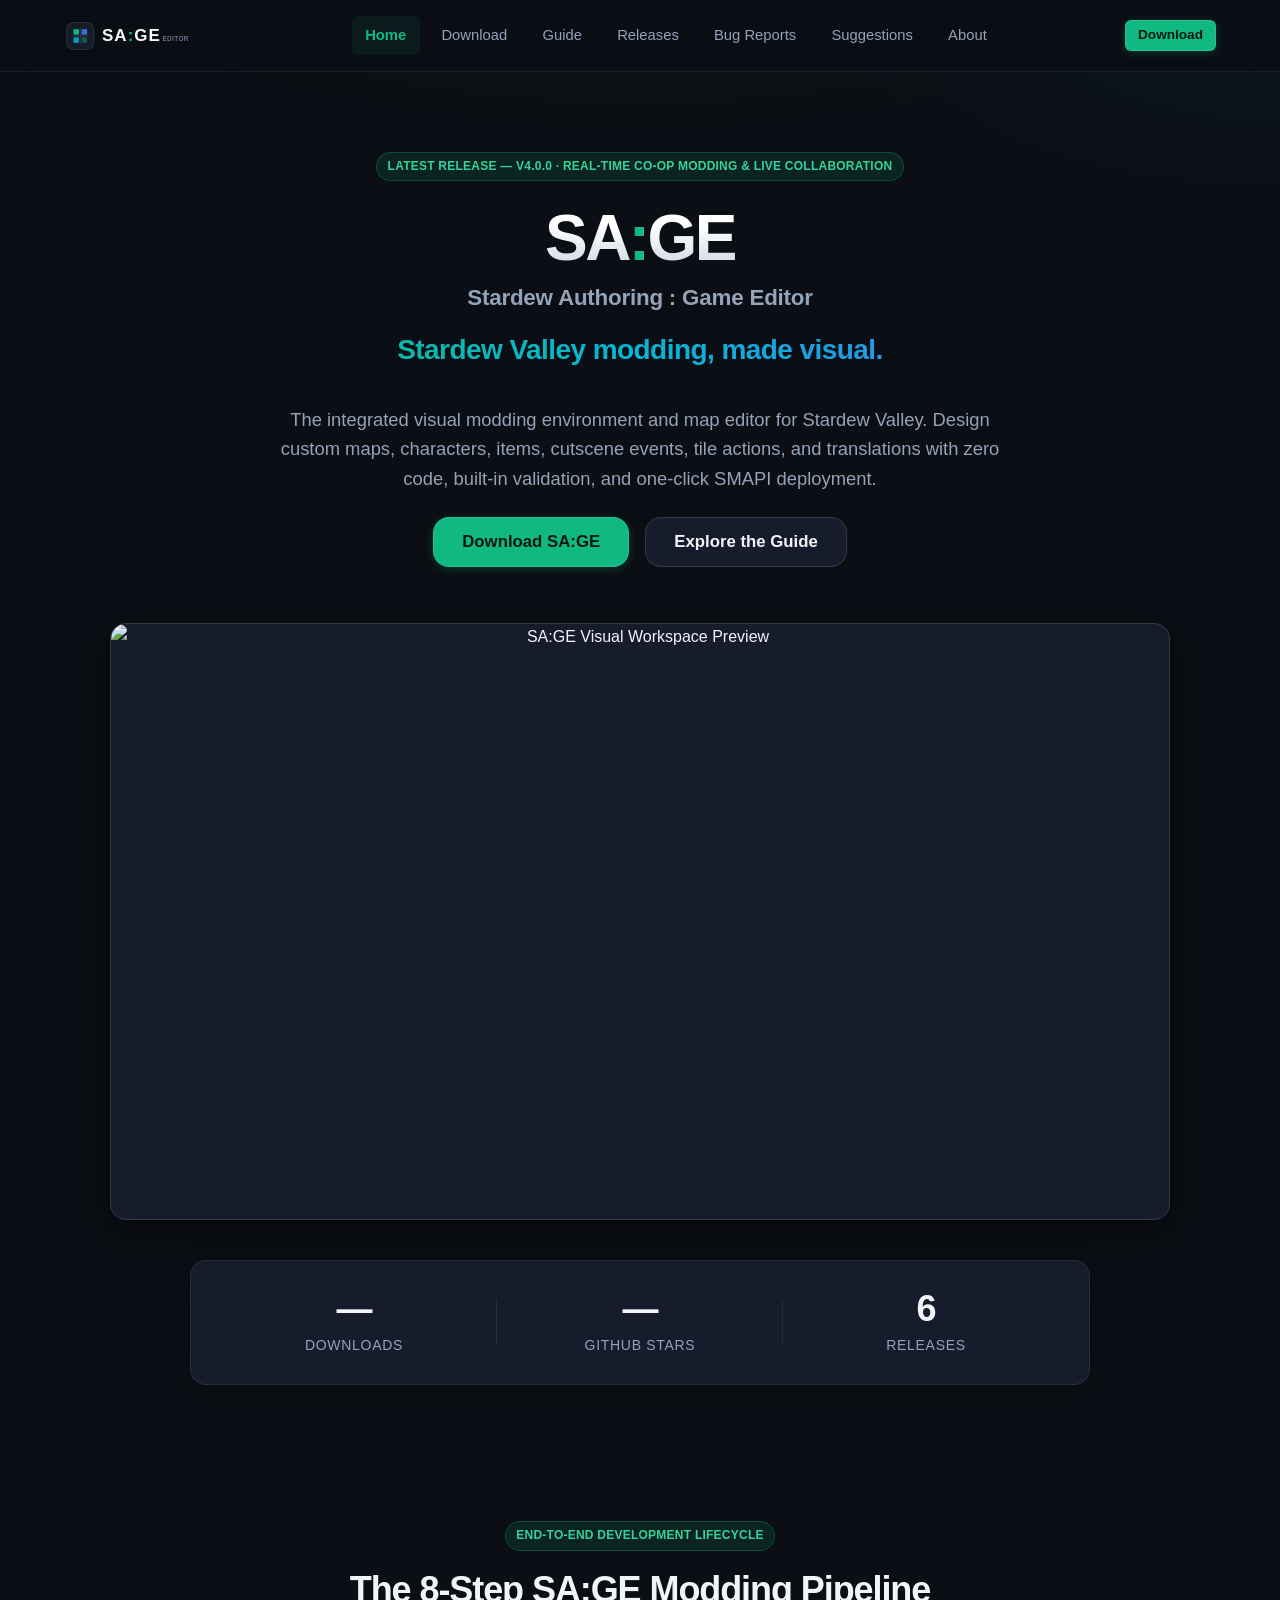
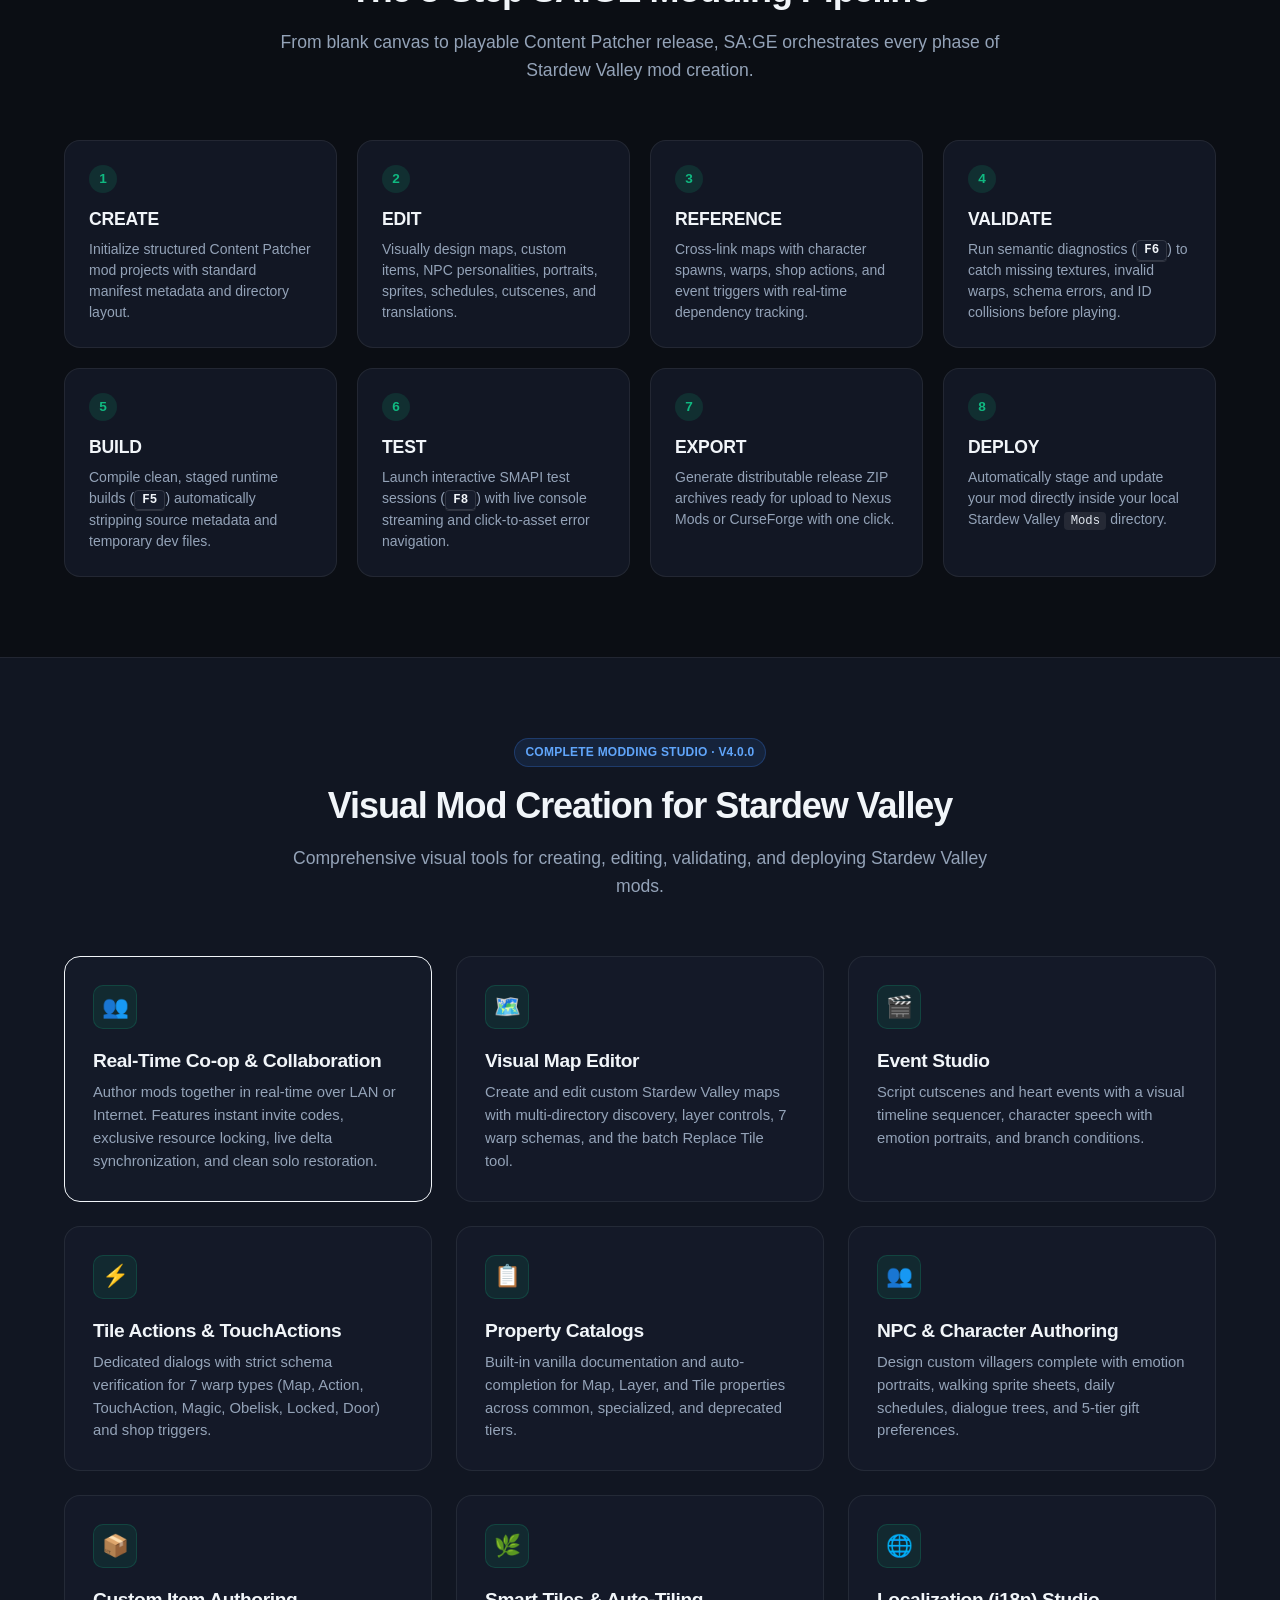
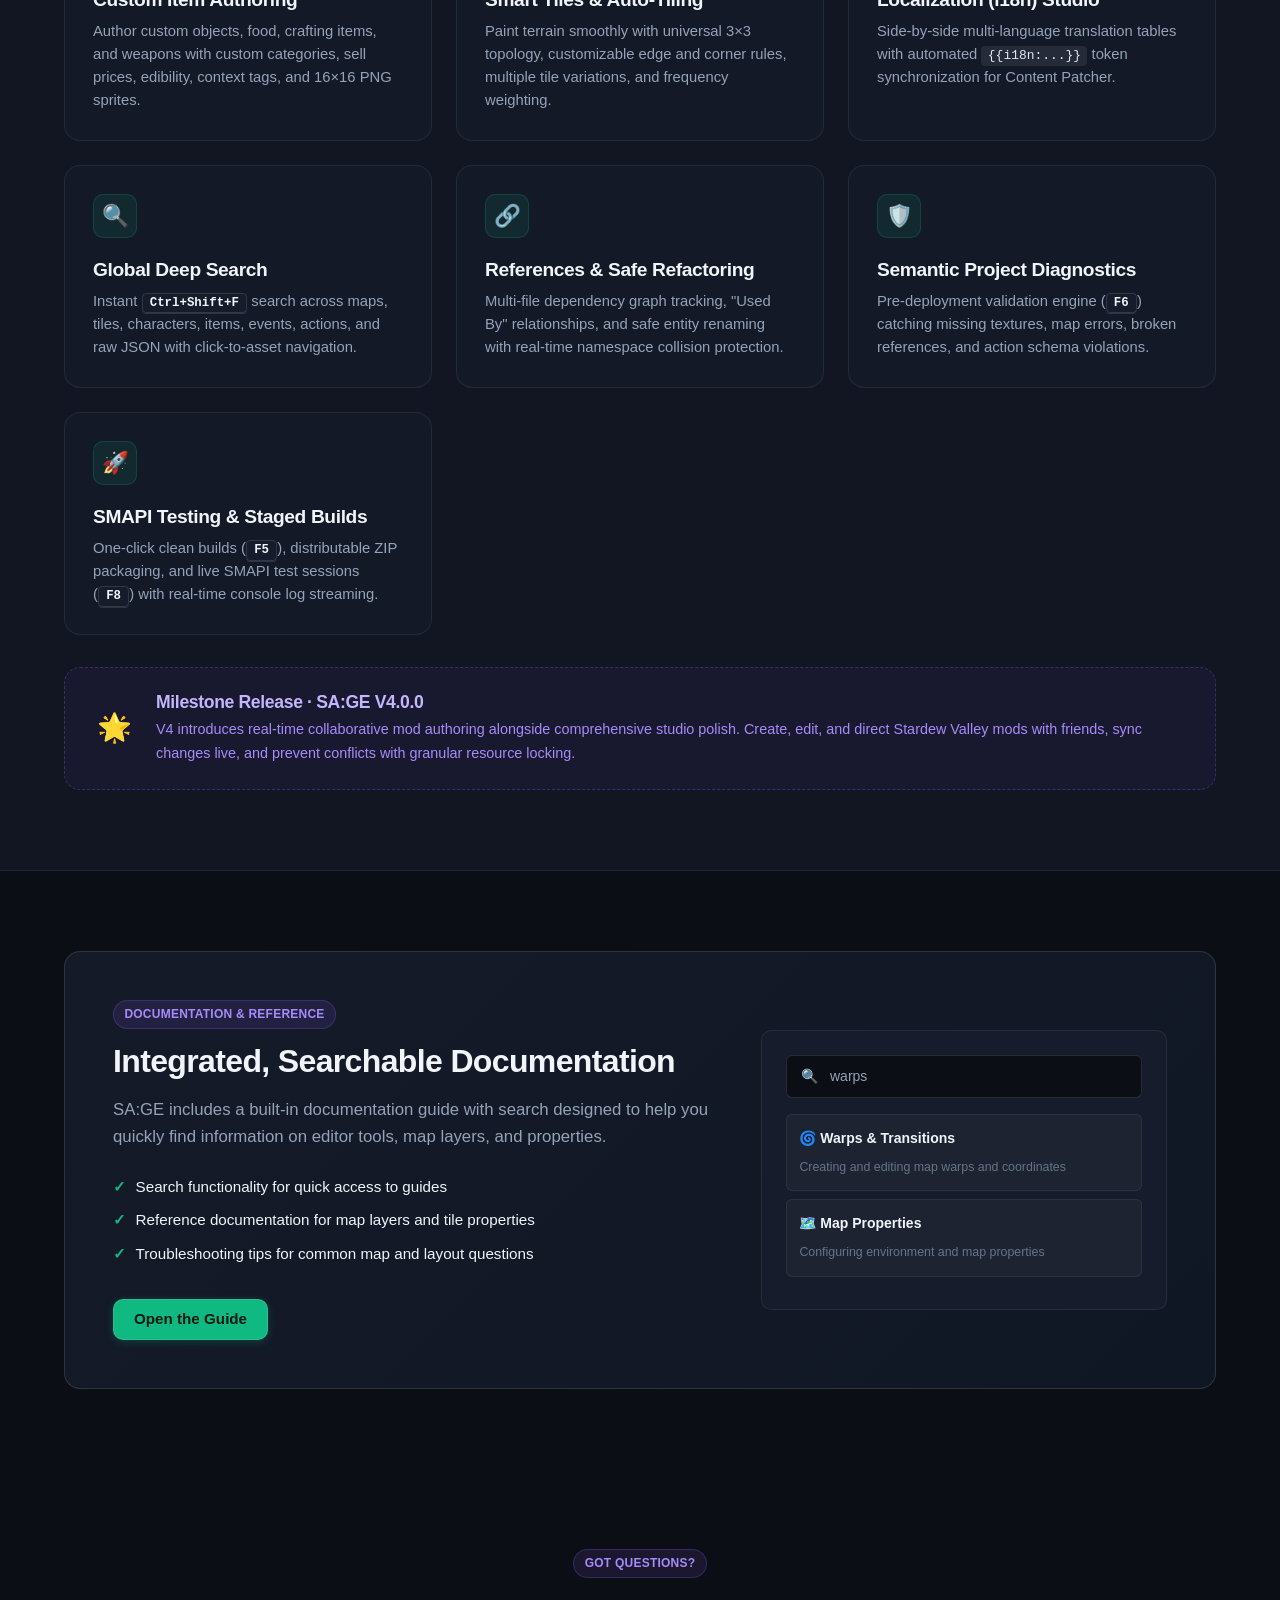
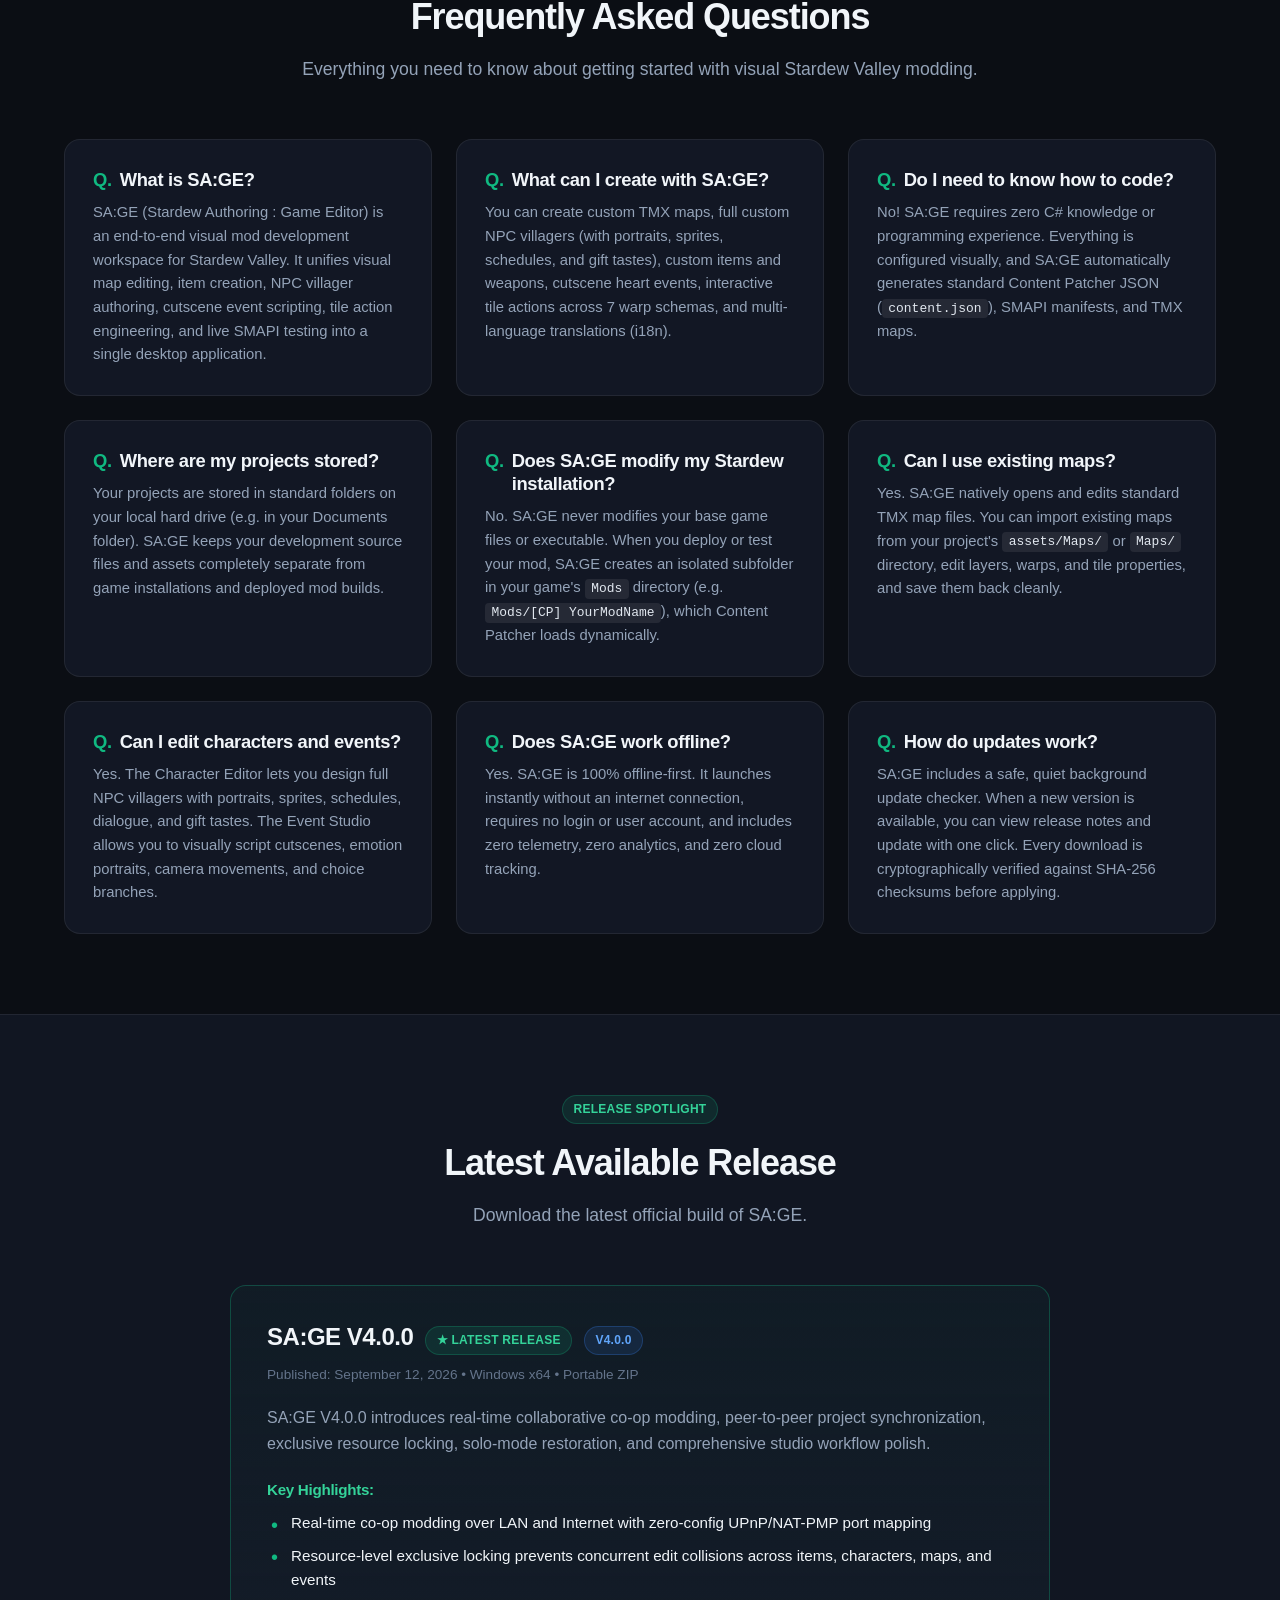
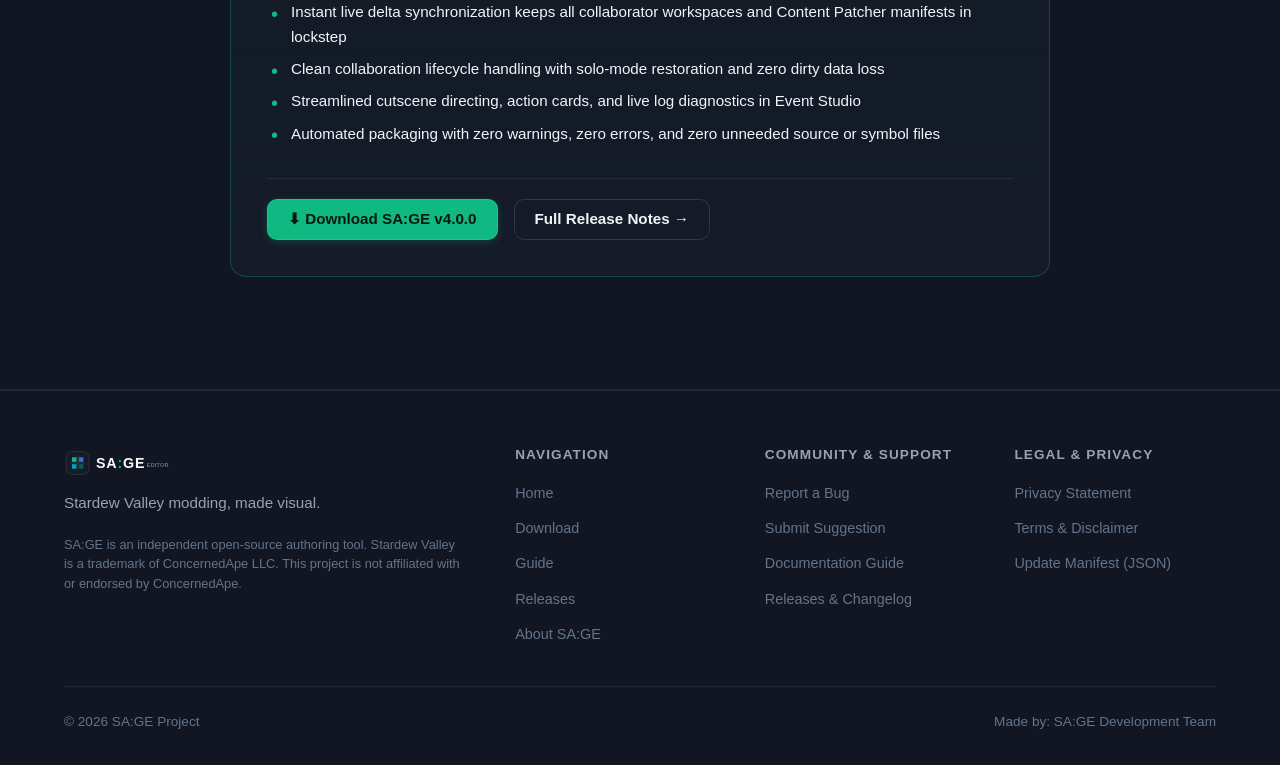
==== index.html @ 69a4a60e "Release SA:GE V4.0.0 — Co-op & Live Collaboration, website update, updater manifest" ====
<!DOCTYPE html>
<html lang="en">
<head>
  <meta charset="UTF-8">
  <meta name="viewport" content="width=device-width, initial-scale=1.0">
  <title>SA:GE — Stardew Authoring : Game Editor | Official Website</title>
  
  <!-- Primary SEO & Search Metadata -->
  <meta name="description" content="SA:GE (Stardew Authoring : Game Editor) — Stardew Valley modding, made visual. The dedicated visual modding environment and map editor for Stardew Valley. Author Maps, NPCs, Items, Events, Actions, and Localization with zero code and direct Content Patcher deployment.">
  <meta name="google-site-verification" content="o8yEJBy5rzzHzHv1tk_E_lbhTQHC1POzPGbBJ8pnQRw" />
  <link rel="canonical" href="https://sage-developmentteam.github.io/SA-GE-Website/">

  <!-- Open Graph / Facebook / LinkedIn Social Preview -->
  <meta property="og:site_name" content="SA:GE — Stardew Authoring : Game Editor">
  <meta property="og:type" content="website">
  <meta property="og:url" content="https://sage-developmentteam.github.io/SA-GE-Website/">
  <meta property="og:title" content="SA:GE — Stardew Authoring : Game Editor">
  <meta property="og:description" content="Stardew Valley modding, made visual. Dedicated visual modding suite and map editor for Stardew Valley.">
  <meta property="og:image" content="https://sage-developmentteam.github.io/SA-GE-Website/assets/images/sage-social-preview.png">
  <meta property="og:image:width" content="1200">
  <meta property="og:image:height" content="1200">
  <meta property="og:image:alt" content="SA:GE Logo and Visual Map Editor for Stardew Valley">

  <!-- Twitter / X Card Preview -->
  <meta name="twitter:card" content="summary_large_image">
  <meta name="twitter:title" content="SA:GE — Stardew Authoring : Game Editor">
  <meta name="twitter:description" content="Stardew Valley modding, made visual. Dedicated visual modding suite and map editor for Stardew Valley.">
  <meta name="twitter:image" content="https://sage-developmentteam.github.io/SA-GE-Website/assets/images/sage-social-preview.png">

  <!-- Favicon & Icons -->
  <link rel="icon" type="image/x-icon" href="assets/logo/favicon.ico">
  <link rel="icon" type="image/png" sizes="32x32" href="assets/logo/favicon-32x32.png">
  <link rel="icon" type="image/png" sizes="16x16" href="assets/logo/favicon-16x16.png">
  <link rel="icon" type="image/svg+xml" href="assets/logo/favicon.svg">
  <link rel="apple-touch-icon" sizes="180x180" href="assets/logo/apple-touch-icon.png">

  <!-- Structured Data (JSON-LD) for Search Engines -->
  <script type="application/ld+json">
  {
    "@context": "https://schema.org",
    "@graph": [
      {
        "@type": "WebSite",
        "@id": "https://sage-developmentteam.github.io/SA-GE-Website/#website",
        "url": "https://sage-developmentteam.github.io/SA-GE-Website/",
        "name": "SA:GE — Stardew Authoring : Game Editor",
        "description": "Visual map editor and authoring tool for Stardew Valley.",
        "publisher": {
          "@type": "Organization",
          "name": "SA:GE Development Team",
          "url": "https://github.com/SAGE-DevelopmentTeam",
          "logo": "https://sage-developmentteam.github.io/SA-GE-Website/assets/images/sage-social-preview.png"
        }
      },
      {
        "@type": "SoftwareApplication",
        "@id": "https://sage-developmentteam.github.io/SA-GE-Website/#application",
        "name": "SA:GE",
        "alternateName": "Stardew Authoring : Game Editor",
        "operatingSystem": "Windows 10, Windows 11 (64-bit)",
        "applicationCategory": "DeveloperApplication",
        "softwareVersion": "4.0.0",
        "url": "https://sage-developmentteam.github.io/SA-GE-Website/",
        "image": "https://sage-developmentteam.github.io/SA-GE-Website/assets/images/sage-social-preview.png",
        "downloadUrl": "https://github.com/SAGE-DevelopmentTeam/SA-GE-Releases/releases/download/v4.0.0/SA-GE-4.0.0-win-x64.zip",
        "author": {
          "@type": "Organization",
          "name": "SA:GE Development Team",
          "url": "https://github.com/SAGE-DevelopmentTeam"
        }
      }
    ]
  }
  </script>

  <!-- Core Stylesheets -->
  <link rel="stylesheet" href="css/main.css">
  <link rel="stylesheet" href="css/components.css">
</head>
<body>

  <!-- Site Navigation Bar -->
  <header class="site-header">
    <div class="container header-inner">
      <a href="index.html" class="brand-link" aria-label="SA:GE Home">
        <img src="assets/logo/sage-logo.svg" alt="SA:GE" class="brand-logo-img">
      </a>

      <nav class="nav-desktop" aria-label="Primary Navigation">
        <a href="index.html" class="nav-link">Home</a>
        <a href="download.html" class="nav-link">Download</a>
        <a href="guide.html" class="nav-link">Guide</a>
        <a href="releases.html" class="nav-link">Releases</a>
        <a href="bugs.html" class="nav-link">Bug Reports</a>
        <a href="suggestions.html" class="nav-link">Suggestions</a>
        <a href="about.html" class="nav-link">About</a>
      </nav>

      <div class="header-actions">
        <a href="download.html" class="btn btn-primary btn-sm">Download</a>
        <button class="mobile-menu-btn" aria-label="Toggle Navigation Menu" aria-expanded="false">☰</button>
      </div>
    </div>

    <!-- Mobile Drawer Menu -->
    <div class="mobile-drawer" aria-label="Mobile Navigation">
      <a href="index.html" class="nav-link">Home</a>
      <a href="download.html" class="nav-link">Download</a>
      <a href="guide.html" class="nav-link">Guide</a>
      <a href="releases.html" class="nav-link">Releases</a>
      <a href="bugs.html" class="nav-link">Bug Reports</a>
      <a href="suggestions.html" class="nav-link">Suggestions</a>
      <a href="about.html" class="nav-link">About</a>
    </div>
  </header>

  <main>
    <!-- Hero Section -->
    <section class="hero">
      <div class="container">
        <div class="hero-badge-container">
          <span class="badge badge-emerald">Latest Release — V4.0.0 · Real-Time Co-op Modding &amp; Live Collaboration</span>
        </div>

        <div class="hero-title-group">
          <h1 class="hero-main-title">SA<span class="brand-colon">:</span>GE</h1>
          <div class="hero-full-name">Stardew Authoring : Game Editor</div>
          <div class="hero-slogan">Stardew Valley modding, made visual.</div>
          <p style="max-width: 720px; margin: 0 auto; font-size: 1.15rem; color: var(--text-muted); line-height: 1.6;">
            The integrated visual modding environment and map editor for Stardew Valley. Design custom maps, characters, items, cutscene events, tile actions, and translations with zero code, built-in validation, and one-click SMAPI deployment.
          </p>
        </div>

        <div class="hero-ctas">
          <a href="download.html" class="btn btn-primary btn-lg">Download SA:GE</a>
          <a href="guide.html" class="btn btn-secondary btn-lg">Explore the Guide</a>
        </div>

        <!-- UI Workspace Screenshot Preview -->
        <div class="hero-preview-container">
          <div class="hero-preview-wrapper">
            <img src="assets/images/sage-preview-1.png" alt="SA:GE Visual Workspace Preview" class="hero-preview-img" width="1200" height="675" loading="eager">
          </div>
        </div>

        <!-- Statistics Bar — live data from GitHub API -->
        <div class="stats-bar">
          <div class="stat-item">
            <div class="stat-value" id="stat-downloads">—</div>
            <div class="stat-label">Downloads</div>
          </div>
          <div class="stat-item">
            <div class="stat-value" id="stat-stars">—</div>
            <div class="stat-label">GitHub Stars</div>
          </div>
          <div class="stat-item">
            <div class="stat-value" id="stat-releases">—</div>
            <div class="stat-label">Releases</div>
          </div>
        </div>
      </div>
    </section>

    <!-- 8-Step Workflow Pipeline Section -->
    <section class="section" id="workflow">
      <div class="container">
        <div class="section-header">
          <span class="badge badge-emerald">End-to-End Development Lifecycle</span>
          <h2>The 8-Step SA:GE Modding Pipeline</h2>
          <p>From blank canvas to playable Content Patcher release, SA:GE orchestrates every phase of Stardew Valley mod creation.</p>
        </div>

        <div class="workflow-pipeline">
          <div class="workflow-step-card">
            <div class="workflow-step-num">1</div>
            <div class="workflow-step-title">CREATE</div>
            <p class="workflow-step-desc">Initialize structured Content Patcher mod projects with standard manifest metadata and directory layout.</p>
          </div>
          <div class="workflow-step-card">
            <div class="workflow-step-num">2</div>
            <div class="workflow-step-title">EDIT</div>
            <p class="workflow-step-desc">Visually design maps, custom items, NPC personalities, portraits, sprites, schedules, cutscenes, and translations.</p>
          </div>
          <div class="workflow-step-card">
            <div class="workflow-step-num">3</div>
            <div class="workflow-step-title">REFERENCE</div>
            <p class="workflow-step-desc">Cross-link maps with character spawns, warps, shop actions, and event triggers with real-time dependency tracking.</p>
          </div>
          <div class="workflow-step-card">
            <div class="workflow-step-num">4</div>
            <div class="workflow-step-title">VALIDATE</div>
            <p class="workflow-step-desc">Run semantic diagnostics (<kbd>F6</kbd>) to catch missing textures, invalid warps, schema errors, and ID collisions before playing.</p>
          </div>
          <div class="workflow-step-card">
            <div class="workflow-step-num">5</div>
            <div class="workflow-step-title">BUILD</div>
            <p class="workflow-step-desc">Compile clean, staged runtime builds (<kbd>F5</kbd>) automatically stripping source metadata and temporary dev files.</p>
          </div>
          <div class="workflow-step-card">
            <div class="workflow-step-num">6</div>
            <div class="workflow-step-title">TEST</div>
            <p class="workflow-step-desc">Launch interactive SMAPI test sessions (<kbd>F8</kbd>) with live console streaming and click-to-asset error navigation.</p>
          </div>
          <div class="workflow-step-card">
            <div class="workflow-step-num">7</div>
            <div class="workflow-step-title">EXPORT</div>
            <p class="workflow-step-desc">Generate distributable release ZIP archives ready for upload to Nexus Mods or CurseForge with one click.</p>
          </div>
          <div class="workflow-step-card">
            <div class="workflow-step-num">8</div>
            <div class="workflow-step-title">DEPLOY</div>
            <p class="workflow-step-desc">Automatically stage and update your mod directly inside your local Stardew Valley <code>Mods</code> directory.</p>
          </div>
        </div>
      </div>
    </section>

    <!-- Core Features Section -->
    <section class="section section-alt" id="features">
      <div class="container">
        <div class="section-header">
          <span class="badge badge-blue">Complete Modding Studio · V4.0.0</span>
          <h2>Visual Mod Creation for Stardew Valley</h2>
          <p>Comprehensive visual tools for creating, editing, validating, and deploying Stardew Valley mods.</p>
        </div>

        <div class="features-grid">
          <div class="feature-card" style="border-color: var(--color-primary-light);">
            <div class="feature-icon-box">👥</div>
            <h3>Real-Time Co-op &amp; Collaboration</h3>
            <p>Author mods together in real-time over LAN or Internet. Features instant invite codes, exclusive resource locking, live delta synchronization, and clean solo restoration.</p>
          </div>

          <div class="feature-card">
            <div class="feature-icon-box">🗺️</div>
            <h3>Visual Map Editor</h3>
            <p>Create and edit custom Stardew Valley maps with multi-directory discovery, layer controls, 7 warp schemas, and the batch Replace Tile tool.</p>
          </div>

          <div class="feature-card">
            <div class="feature-icon-box">🎬</div>
            <h3>Event Studio</h3>
            <p>Script cutscenes and heart events with a visual timeline sequencer, character speech with emotion portraits, and branch conditions.</p>
          </div>

          <div class="feature-card">
            <div class="feature-icon-box">⚡</div>
            <h3>Tile Actions &amp; TouchActions</h3>
            <p>Dedicated dialogs with strict schema verification for 7 warp types (Map, Action, TouchAction, Magic, Obelisk, Locked, Door) and shop triggers.</p>
          </div>

          <div class="feature-card">
            <div class="feature-icon-box">📋</div>
            <h3>Property Catalogs</h3>
            <p>Built-in vanilla documentation and auto-completion for Map, Layer, and Tile properties across common, specialized, and deprecated tiers.</p>
          </div>

          <div class="feature-card">
            <div class="feature-icon-box">👥</div>
            <h3>NPC &amp; Character Authoring</h3>
            <p>Design custom villagers complete with emotion portraits, walking sprite sheets, daily schedules, dialogue trees, and 5-tier gift preferences.</p>
          </div>

          <div class="feature-card">
            <div class="feature-icon-box">📦</div>
            <h3>Custom Item Authoring</h3>
            <p>Author custom objects, food, crafting items, and weapons with custom categories, sell prices, edibility, context tags, and 16×16 PNG sprites.</p>
          </div>

          <div class="feature-card">
            <div class="feature-icon-box">🌿</div>
            <h3>Smart Tiles &amp; Auto-Tiling</h3>
            <p>Paint terrain smoothly with universal 3×3 topology, customizable edge and corner rules, multiple tile variations, and frequency weighting.</p>
          </div>

          <div class="feature-card">
            <div class="feature-icon-box">🌐</div>
            <h3>Localization (i18n) Studio</h3>
            <p>Side-by-side multi-language translation tables with automated <code>{{i18n:...}}</code> token synchronization for Content Patcher.</p>
          </div>

          <div class="feature-card">
            <div class="feature-icon-box">🔍</div>
            <h3>Global Deep Search</h3>
            <p>Instant <kbd>Ctrl+Shift+F</kbd> search across maps, tiles, characters, items, events, actions, and raw JSON with click-to-asset navigation.</p>
          </div>

          <div class="feature-card">
            <div class="feature-icon-box">🔗</div>
            <h3>References &amp; Safe Refactoring</h3>
            <p>Multi-file dependency graph tracking, "Used By" relationships, and safe entity renaming with real-time namespace collision protection.</p>
          </div>

          <div class="feature-card">
            <div class="feature-icon-box">🛡️</div>
            <h3>Semantic Project Diagnostics</h3>
            <p>Pre-deployment validation engine (<kbd>F6</kbd>) catching missing textures, map errors, broken references, and action schema violations.</p>
          </div>

          <div class="feature-card">
            <div class="feature-icon-box">🚀</div>
            <h3>SMAPI Testing &amp; Staged Builds</h3>
            <p>One-click clean builds (<kbd>F5</kbd>), distributable ZIP packaging, and live SMAPI test sessions (<kbd>F8</kbd>) with real-time console log streaming.</p>
          </div>
        </div>

        <!-- Roadmap / Milestone Notice -->
        <div class="roadmap-notice-card">
          <div style="font-size: 1.75rem;">🌟</div>
          <div>
            <h4>Milestone Release · SA:GE V4.0.0</h4>
            <p>V4 introduces real-time collaborative mod authoring alongside comprehensive studio polish. Create, edit, and direct Stardew Valley mods with friends, sync changes live, and prevent conflicts with granular resource locking.</p>
          </div>
        </div>
      </div>
    </section>

    <!-- Guide Promotion Section -->
    <section class="section">
      <div class="container">
        <div class="guide-promo-card">
          <div class="guide-promo-content">
            <span class="badge badge-purple" style="margin-bottom: 0.75rem;">Documentation & Reference</span>
            <h2>Integrated, Searchable Documentation</h2>
            <p>
              SA:GE includes a built-in documentation guide with search designed to help you quickly find information on editor tools, map layers, and properties.
            </p>
            <ul class="guide-promo-list">
              <li>Search functionality for quick access to guides</li>
              <li>Reference documentation for map layers and tile properties</li>
              <li>Troubleshooting tips for common map and layout questions</li>
            </ul>
            <a href="guide.html" class="btn btn-primary">Open the Guide</a>
          </div>

          <div class="guide-promo-visual">
            <div class="guide-mock-search">
              <span>🔍</span>
              <span>warps</span>
            </div>
            <div class="guide-mock-result">
              <strong>🌀 Warps & Transitions</strong>
              <span>Creating and editing map warps and coordinates</span>
            </div>
            <div class="guide-mock-result">
              <strong>🗺️ Map Properties</strong>
              <span>Configuring environment and map properties</span>
            </div>
          </div>
        </div>
      </div>
    </section>

    <!-- Frequently Asked Questions Section -->
    <section class="section" id="faq">
      <div class="container">
        <div class="section-header">
          <span class="badge badge-purple">Got Questions?</span>
          <h2>Frequently Asked Questions</h2>
          <p>Everything you need to know about getting started with visual Stardew Valley modding.</p>
        </div>

        <div class="faq-grid">
          <div class="faq-card">
            <h3>What is SA:GE?</h3>
            <p>SA:GE (Stardew Authoring : Game Editor) is an end-to-end visual mod development workspace for Stardew Valley. It unifies visual map editing, item creation, NPC villager authoring, cutscene event scripting, tile action engineering, and live SMAPI testing into a single desktop application.</p>
          </div>
          <div class="faq-card">
            <h3>What can I create with SA:GE?</h3>
            <p>You can create custom TMX maps, full custom NPC villagers (with portraits, sprites, schedules, and gift tastes), custom items and weapons, cutscene heart events, interactive tile actions across 7 warp schemas, and multi-language translations (i18n).</p>
          </div>
          <div class="faq-card">
            <h3>Do I need to know how to code?</h3>
            <p>No! SA:GE requires zero C# knowledge or programming experience. Everything is configured visually, and SA:GE automatically generates standard Content Patcher JSON (<code>content.json</code>), SMAPI manifests, and TMX maps.</p>
          </div>
          <div class="faq-card">
            <h3>Where are my projects stored?</h3>
            <p>Your projects are stored in standard folders on your local hard drive (e.g. in your Documents folder). SA:GE keeps your development source files and assets completely separate from game installations and deployed mod builds.</p>
          </div>
          <div class="faq-card">
            <h3>Does SA:GE modify my Stardew installation?</h3>
            <p>No. SA:GE never modifies your base game files or executable. When you deploy or test your mod, SA:GE creates an isolated subfolder in your game's <code>Mods</code> directory (e.g. <code>Mods/[CP] YourModName</code>), which Content Patcher loads dynamically.</p>
          </div>
          <div class="faq-card">
            <h3>Can I use existing maps?</h3>
            <p>Yes. SA:GE natively opens and edits standard TMX map files. You can import existing maps from your project's <code>assets/Maps/</code> or <code>Maps/</code> directory, edit layers, warps, and tile properties, and save them back cleanly.</p>
          </div>
          <div class="faq-card">
            <h3>Can I edit characters and events?</h3>
            <p>Yes. The Character Editor lets you design full NPC villagers with portraits, sprites, schedules, dialogue, and gift tastes. The Event Studio allows you to visually script cutscenes, emotion portraits, camera movements, and choice branches.</p>
          </div>
          <div class="faq-card">
            <h3>Does SA:GE work offline?</h3>
            <p>Yes. SA:GE is 100% offline-first. It launches instantly without an internet connection, requires no login or user account, and includes zero telemetry, zero analytics, and zero cloud tracking.</p>
          </div>
          <div class="faq-card">
            <h3>How do updates work?</h3>
            <p>SA:GE includes a safe, quiet background update checker. When a new version is available, you can view release notes and update with one click. Every download is cryptographically verified against SHA-256 checksums before applying.</p>
          </div>
        </div>
      </div>
    </section>

    <!-- Latest Release Section -->
    <section class="section section-alt" id="latest-release">
      <div class="container">
        <div class="section-header">
          <span class="badge badge-emerald">Release Spotlight</span>
          <h2>Latest Available Release</h2>
          <p>Download the latest official build of SA:GE.</p>
        </div>

        <div style="max-width: 820px; margin: 0 auto;">
          <article class="release-card latest-release">
            <header class="release-header">
              <div class="release-title-area">
                <div style="display: flex; align-items: center; gap: 0.75rem; margin-bottom: 0.35rem; flex-wrap: wrap;">
                  <h3 id="home-release-title">SA:GE V4.0.0</h3>
                  <span class="badge badge-emerald">★ Latest Release</span>
                  <span class="badge badge-blue" id="home-release-version">v4.0.0</span>
                </div>
                <div class="release-date">Published: <span id="home-release-date">September 12, 2026</span> &bull; Windows x64 &bull; Portable ZIP</div>
              </div>
            </header>

            <p class="release-summary" id="home-release-summary">
              SA:GE V4.0.0 introduces real-time collaborative co-op modding, peer-to-peer project synchronization, exclusive resource locking, solo-mode restoration, and comprehensive studio workflow polish.
            </p>

            <h4 style="font-size: 0.95rem; margin-bottom: 0.75rem; color: #34D399;">Key Highlights:</h4>
            <ul class="release-highlights" id="home-release-highlights">
              <li>Real-time co-op modding over LAN and Internet with zero-config UPnP/NAT-PMP port mapping</li>
              <li>Resource-level exclusive locking prevents concurrent edit collisions across items, characters, maps, and events</li>
              <li>Instant live delta synchronization keeps all collaborator workspaces and Content Patcher manifests in lockstep</li>
              <li>Clean collaboration lifecycle handling with solo-mode restoration and zero dirty data loss</li>
              <li>Streamlined cutscene directing, action cards, and live log diagnostics in Event Studio</li>
              <li>Single-file self-contained portable distribution with companion SMARuntime included</li>
            </ul>

            <footer class="release-actions">
              <a href="https://github.com/SAGE-DevelopmentTeam/SA-GE-Releases/releases/download/v4.0.0/SA-GE-4.0.0-win-x64.zip" id="home-release-dl-btn" class="btn btn-primary">
                ⬇ Download SA:GE v4.0.0
              </a>
              <a href="releases.html" class="btn btn-outline">
                Full Release Notes →
              </a>
            </footer>
          </article>
        </div>
      </div>
    </section>
  </main>

  <!-- Site Footer -->
  <footer class="site-footer">
    <div class="container">
      <div class="footer-grid">
        <div class="footer-brand">
          <img src="assets/logo/sage-logo.svg" alt="SA:GE" class="footer-logo">
          <div class="footer-tagline">Stardew Valley modding, made visual.</div>
          <p class="footer-disclaimer-short">
            SA:GE is an independent open-source authoring tool. Stardew Valley is a trademark of ConcernedApe LLC. This project is not affiliated with or endorsed by ConcernedApe.
          </p>
        </div>

        <div class="footer-col">
          <h4>Navigation</h4>
          <ul class="footer-links">
            <li><a href="index.html">Home</a></li>
            <li><a href="download.html">Download</a></li>
            <li><a href="guide.html">Guide</a></li>
            <li><a href="releases.html">Releases</a></li>
            <li><a href="about.html">About SA:GE</a></li>
          </ul>
        </div>

        <div class="footer-col">
          <h4>Community & Support</h4>
          <ul class="footer-links">
            <li><a href="bugs.html">Report a Bug</a></li>
            <li><a href="suggestions.html">Submit Suggestion</a></li>
            <li><a href="guide.html">Documentation Guide</a></li>
            <li><a href="releases.html">Releases & Changelog</a></li>
          </ul>
        </div>

        <div class="footer-col">
          <h4>Legal & Privacy</h4>
          <ul class="footer-links">
            <li><a href="privacy.html">Privacy Statement</a></li>
            <li><a href="terms.html">Terms & Disclaimer</a></li>
            <li><a href="update/manifest.json" target="_blank">Update Manifest (JSON)</a></li>
          </ul>
        </div>
      </div>

      <div class="footer-bottom">
        <div>&copy; <span data-config-text="brand.copyrightYear">2026</span> SA:GE Project</div>
        <div>Made by: SA:GE Development Team</div>
      </div>
    </div>
  </footer>

  <!-- Central Configuration & Scripts -->
  <script src="js/config.js"></script>
  <script src="js/main.js"></script>
  <script src="js/releases.js"></script>
</body>
</html>
---- css/main.css ----
/**
 * ============================================================================
 * SA:GE (Stardew Authoring : Game Editor) — Main Design System & Base Styles
 * ============================================================================
 * Dark-mode only, sleek, minimal, hardware-optimized CSS.
 */

:root {
  /* Color Palette - Core Surfaces */
  --bg-app: #0B0E14;
  --bg-surface: #111622;
  --bg-surface-elevated: #161C2B;
  --bg-surface-card: rgba(22, 28, 43, 0.7);
  --bg-glass: rgba(11, 14, 20, 0.85);

  /* Borders & Dividers */
  --border-subtle: rgba(255, 255, 255, 0.07);
  --border-medium: rgba(255, 255, 255, 0.12);
  --border-focus: rgba(16, 185, 129, 0.6);

  /* Primary Brand Accents (Emerald / Teal / Slate) */
  --accent-primary: #10B981;
  --accent-primary-hover: #059669;
  --accent-primary-glow: rgba(16, 185, 129, 0.15);
  --accent-secondary: #06B6D4;
  --accent-purple: #8B5CF6;
  --accent-blue: #3B82F6;
  --accent-amber: #F59E0B;
  --accent-rose: #F43F5E;

  /* Typography */
  --text-main: #F1F5F9;
  --text-muted: #94A3B8;
  --text-dim: #64748B;
  --text-inverse: #0A0E17;

  /* Fonts */
  --font-sans: -apple-system, BlinkMacSystemFont, "Segoe UI", Roboto, "Inter", "Helvetica Neue", Arial, sans-serif;
  --font-mono: ui-monospace, SFMono-Regular, Menlo, Monaco, Consolas, "Liberation Mono", "Courier New", monospace;

  /* Spacing & Sizing */
  --header-height: 72px;
  --max-width-content: 1200px;
  --max-width-wide: 1400px;
  --radius-sm: 6px;
  --radius-md: 10px;
  --radius-lg: 16px;
  --radius-pill: 9999px;

  /* Shadows */
  --shadow-sm: 0 1px 2px rgba(0, 0, 0, 0.3);
  --shadow-md: 0 4px 12px rgba(0, 0, 0, 0.4);
  --shadow-lg: 0 12px 32px rgba(0, 0, 0, 0.5);
  --shadow-card: 0 8px 24px -4px rgba(0, 0, 0, 0.35);

  /* Transitions */
  --transition-fast: 150ms cubic-bezier(0.4, 0, 0.2, 1);
  --transition-base: 220ms cubic-bezier(0.4, 0, 0.2, 1);
}

/* Base Reset & Box Sizing */
*, *::before, *::after {
  box-sizing: border-box;
  margin: 0;
  padding: 0;
}

html {
  font-family: var(--font-sans);
  font-size: 16px;
  line-height: 1.6;
  background-color: var(--bg-app);
  color: var(--text-main);
  scroll-behavior: smooth;
  -webkit-font-smoothing: antialiased;
  -moz-osx-font-smoothing: grayscale;
}

body {
  min-height: 100vh;
  display: flex;
  flex-direction: column;
  background-color: var(--bg-app);
  background-image: 
    radial-gradient(ellipse 80% 50% at 50% -20%, rgba(16, 185, 129, 0.08), transparent 70%),
    radial-gradient(ellipse 60% 40% at 100% 0%, rgba(6, 182, 212, 0.05), transparent 60%);
  background-attachment: fixed;
  background-repeat: no-repeat;
  overflow-x: hidden;
}

/* Accessibility: Reduced Motion */
@media (prefers-reduced-motion: reduce) {
  *, *::before, *::after {
    animation-duration: 0.01ms !important;
    animation-iteration-count: 1 !important;
    transition-duration: 0.01ms !important;
    scroll-behavior: auto !important;
  }
}

/* Typography Defaults */
h1, h2, h3, h4, h5, h6 {
  color: var(--text-main);
  font-weight: 700;
  line-height: 1.25;
  letter-spacing: -0.02em;
}

h1 { font-size: 2.5rem; }
h2 { font-size: 1.875rem; }
h3 { font-size: 1.35rem; }
h4 { font-size: 1.1rem; }

p {
  color: var(--text-muted);
  margin-bottom: 1rem;
}

p:last-child {
  margin-bottom: 0;
}

a {
  color: var(--accent-primary);
  text-decoration: none;
  transition: color var(--transition-fast);
}

a:hover {
  color: #34D399;
}

a:focus-visible, button:focus-visible, input:focus-visible, select:focus-visible {
  outline: 2px solid var(--border-focus);
  outline-offset: 3px;
}

/* Layout Containers */
.container {
  width: 100%;
  max-width: var(--max-width-content);
  margin: 0 auto;
  padding: 0 1.5rem;
}

.container-wide {
  width: 100%;
  max-width: var(--max-width-wide);
  margin: 0 auto;
  padding: 0 1.5rem;
}

main {
  flex: 1;
  padding-top: var(--header-height);
}

/* --------------------------------------------------------------------------
 * Navigation Bar (Header)
 * -------------------------------------------------------------------------- */
.site-header {
  position: fixed;
  top: 0;
  left: 0;
  right: 0;
  height: var(--header-height);
  background: var(--bg-glass);
  backdrop-filter: blur(14px);
  -webkit-backdrop-filter: blur(14px);
  border-bottom: 1px solid var(--border-subtle);
  z-index: 100;
  transition: border-color var(--transition-fast);
}

.header-inner {
  display: flex;
  align-items: center;
  justify-content: space-between;
  height: 100%;
}

.brand-link {
  display: flex;
  align-items: center;
  gap: 0.75rem;
  text-decoration: none;
}

.brand-logo-img {
  height: 38px;
  width: auto;
  display: block;
}

.nav-desktop {
  display: flex;
  align-items: center;
  gap: 0.5rem;
}

.nav-link {
  display: inline-flex;
  align-items: center;
  padding: 0.5rem 0.85rem;
  font-size: 0.925rem;
  font-weight: 500;
  color: var(--text-muted);
  border-radius: var(--radius-sm);
  transition: all var(--transition-fast);
}

.nav-link:hover {
  color: var(--text-main);
  background: rgba(255, 255, 255, 0.04);
}

.nav-link.active {
  color: var(--accent-primary);
  background: rgba(16, 185, 129, 0.08);
  font-weight: 600;
}

.header-actions {
  display: flex;
  align-items: center;
  gap: 0.75rem;
}

/* Mobile Menu Toggle Button */
.mobile-menu-btn {
  display: none;
  background: transparent;
  border: 1px solid var(--border-medium);
  color: var(--text-main);
  padding: 0.5rem 0.65rem;
  border-radius: var(--radius-sm);
  cursor: pointer;
  font-size: 1.2rem;
  line-height: 1;
}

/* Mobile Nav Drawer */
.mobile-drawer {
  display: none;
  position: fixed;
  top: var(--header-height);
  left: 0;
  right: 0;
  bottom: 0;
  background: var(--bg-app);
  border-top: 1px solid var(--border-subtle);
  padding: 1.5rem;
  flex-direction: column;
  gap: 0.75rem;
  z-index: 99;
  overflow-y: auto;
}

.mobile-drawer.open {
  display: flex;
}

.mobile-drawer .nav-link {
  font-size: 1.1rem;
  padding: 0.85rem 1rem;
  border-radius: var(--radius-md);
  border: 1px solid var(--border-subtle);
}

@media (max-width: 900px) {
  .nav-desktop {
    display: none;
  }
  .mobile-menu-btn {
    display: inline-flex;
    align-items: center;
    justify-content: center;
  }
}

/* --------------------------------------------------------------------------
 * Site Footer
 * -------------------------------------------------------------------------- */
.site-footer {
  margin-top: auto;
  border-top: 1px solid var(--border-subtle);
  background: var(--bg-surface);
  padding: 3.5rem 0 2rem;
}

.footer-grid {
  display: grid;
  grid-template-columns: 2fr 1fr 1fr 1fr;
  gap: 3rem;
  margin-bottom: 2.5rem;
}

.footer-brand {
  display: flex;
  flex-direction: column;
  gap: 0.75rem;
}

.footer-logo {
  height: 32px;
  width: auto;
  align-self: flex-start;
}

.footer-tagline {
  font-size: 0.95rem;
  color: var(--text-muted);
  max-width: 320px;
}

.footer-disclaimer-short {
  font-size: 0.8rem;
  color: var(--text-dim);
  line-height: 1.5;
  margin-top: 0.5rem;
}

.footer-col h4 {
  font-size: 0.85rem;
  text-transform: uppercase;
  letter-spacing: 0.08em;
  color: var(--text-muted);
  margin-bottom: 1rem;
}

.footer-links {
  list-style: none;
  display: flex;
  flex-direction: column;
  gap: 0.6rem;
}

.footer-links a {
  color: var(--text-dim);
  font-size: 0.9rem;
  transition: color var(--transition-fast);
}

.footer-links a:hover {
  color: var(--text-main);
}

.footer-bottom {
  padding-top: 1.5rem;
  border-top: 1px solid var(--border-subtle);
  display: flex;
  align-items: center;
  justify-content: space-between;
  flex-wrap: wrap;
  gap: 1rem;
  font-size: 0.85rem;
  color: var(--text-dim);
}

@media (max-width: 768px) {
  .footer-grid {
    grid-template-columns: 1fr 1fr;
    gap: 2rem;
  }
  .footer-brand {
    grid-column: span 2;
  }
}

@media (max-width: 480px) {
  .footer-grid {
    grid-template-columns: 1fr;
  }
  .footer-brand {
    grid-column: span 1;
  }
}
---- css/components.css ----
/**
 * ============================================================================
 * SA:GE (Stardew Authoring : Game Editor) — Components & UI Modules
 * ============================================================================
 */

/* --------------------------------------------------------------------------
 * Buttons
 * -------------------------------------------------------------------------- */
.btn {
  display: inline-flex;
  align-items: center;
  justify-content: center;
  gap: 0.5rem;
  padding: 0.65rem 1.25rem;
  font-size: 0.95rem;
  font-weight: 600;
  border-radius: var(--radius-md);
  border: 1px solid transparent;
  cursor: pointer;
  text-decoration: none;
  transition: all var(--transition-fast);
  white-space: nowrap;
  line-height: 1.2;
}

.btn-primary {
  background: var(--accent-primary);
  color: #061811;
  border-color: rgba(255, 255, 255, 0.1);
  box-shadow: 0 2px 8px rgba(16, 185, 129, 0.25);
}

.btn-primary:hover {
  background: #34D399;
  color: #03100B;
  box-shadow: 0 4px 16px rgba(16, 185, 129, 0.35);
  transform: translateY(-1px);
}

.btn-secondary {
  background: var(--bg-surface-elevated);
  color: var(--text-main);
  border-color: var(--border-medium);
}

.btn-secondary:hover {
  background: #20273B;
  color: #FFFFFF;
  border-color: rgba(255, 255, 255, 0.2);
  transform: translateY(-1px);
}

.btn-outline {
  background: transparent;
  color: var(--text-main);
  border-color: var(--border-medium);
}

.btn-outline:hover {
  background: rgba(255, 255, 255, 0.05);
  border-color: rgba(255, 255, 255, 0.25);
}

.btn-lg {
  padding: 0.85rem 1.75rem;
  font-size: 1.05rem;
  border-radius: var(--radius-lg);
}

.btn-sm {
  padding: 0.4rem 0.75rem;
  font-size: 0.85rem;
  border-radius: var(--radius-sm);
}

.btn-github {
  background: #181E29;
  color: #F8FAFC;
  border: 1px solid var(--border-medium);
}

.btn-github:hover {
  background: #222B3A;
  border-color: rgba(255, 255, 255, 0.3);
}

/* --------------------------------------------------------------------------
 * Badges & Pills
 * -------------------------------------------------------------------------- */
.badge {
  display: inline-flex;
  align-items: center;
  gap: 0.35rem;
  padding: 0.25rem 0.65rem;
  font-size: 0.75rem;
  font-weight: 600;
  border-radius: var(--radius-pill);
  letter-spacing: 0.02em;
  text-transform: uppercase;
}

.badge-emerald {
  background: rgba(16, 185, 129, 0.12);
  color: #34D399;
  border: 1px solid rgba(16, 185, 129, 0.25);
}

.badge-blue {
  background: rgba(59, 130, 246, 0.12);
  color: #60A5FA;
  border: 1px solid rgba(59, 130, 246, 0.25);
}

.badge-purple {
  background: rgba(139, 92, 246, 0.12);
  color: #A78BFA;
  border: 1px solid rgba(139, 92, 246, 0.25);
}

.badge-amber {
  background: rgba(245, 158, 11, 0.12);
  color: #FBBF24;
  border: 1px solid rgba(245, 158, 11, 0.25);
}

.badge-slate {
  background: rgba(148, 163, 184, 0.1);
  color: var(--text-muted);
  border: 1px solid var(--border-subtle);
}

/* --------------------------------------------------------------------------
 * Section Headers
 * -------------------------------------------------------------------------- */
.section {
  padding: 5rem 0;
  position: relative;
}

.section-alt {
  background: var(--bg-surface);
  border-top: 1px solid var(--border-subtle);
  border-bottom: 1px solid var(--border-subtle);
}

.section-header {
  text-align: center;
  max-width: 720px;
  margin: 0 auto 3.5rem;
}

.section-header .badge {
  margin-bottom: 1rem;
}

.section-header h2 {
  font-size: 2.25rem;
  margin-bottom: 1rem;
  letter-spacing: -0.03em;
}

.section-header p {
  font-size: 1.1rem;
  color: var(--text-muted);
}

/* --------------------------------------------------------------------------
 * Hero Section (Homepage)
 * -------------------------------------------------------------------------- */
.hero {
  padding: 5rem 0 3.5rem;
  text-align: center;
  position: relative;
}

.hero-badge-container {
  display: flex;
  justify-content: center;
  margin-bottom: 1.5rem;
}

.hero-title-group {
  max-width: 900px;
  margin: 0 auto 1.5rem;
}

.hero-main-title {
  font-size: 4rem;
  font-weight: 800;
  letter-spacing: -0.04em;
  margin-bottom: 0.5rem;
  line-height: 1.05;
  background: linear-gradient(180deg, #FFFFFF 30%, #CBD5E1 100%);
  -webkit-background-clip: text;
  -webkit-text-fill-color: transparent;
}

.hero-main-title .brand-colon {
  color: var(--accent-primary);
  -webkit-text-fill-color: var(--accent-primary);
}

.hero-full-name {
  font-size: 1.4rem;
  font-weight: 600;
  color: var(--text-muted);
  letter-spacing: -0.01em;
  margin-bottom: 0.75rem;
}

.hero-slogan {
  font-size: 1.75rem;
  font-weight: 700;
  color: #38BDF8;
  letter-spacing: -0.02em;
  background: linear-gradient(90deg, #10B981, #06B6D4, #3B82F6);
  -webkit-background-clip: text;
  -webkit-text-fill-color: transparent;
  margin-bottom: 2rem;
}

.hero-ctas {
  display: flex;
  align-items: center;
  justify-content: center;
  gap: 1rem;
  flex-wrap: wrap;
  margin-bottom: 3.5rem;
}

.hero-preview-container {
  max-width: 1060px;
  margin: 0 auto;
  position: relative;
}

.hero-preview-img {
  width: 100%;
  max-width: 100%;
  height: auto;
  object-fit: contain;
  border-radius: var(--radius-lg);
  box-shadow: var(--shadow-lg);
  border: 1px solid var(--border-medium);
  background: var(--bg-surface-elevated);
  display: block;
}

@media (max-width: 768px) {
  .hero-main-title { font-size: 2.75rem; }
  .hero-full-name { font-size: 1.1rem; }
  .hero-slogan { font-size: 1.25rem; }
  .hero { padding: 3rem 0 2rem; }
}

/* --------------------------------------------------------------------------
 * Statistics Bar
 * -------------------------------------------------------------------------- */
.stats-bar {
  display: grid;
  grid-template-columns: repeat(3, 1fr);
  gap: 1.5rem;
  background: var(--bg-surface-elevated);
  border: 1px solid var(--border-subtle);
  border-radius: var(--radius-lg);
  padding: 1.75rem 2rem;
  margin: 2.5rem auto 0;
  max-width: 900px;
  box-shadow: var(--shadow-card);
}

.stat-item {
  text-align: center;
  position: relative;
}

.stat-item:not(:last-child)::after {
  content: "";
  position: absolute;
  top: 15%;
  right: -0.75rem;
  height: 70%;
  width: 1px;
  background: var(--border-subtle);
}

.stat-value {
  font-size: 2.25rem;
  font-weight: 800;
  color: var(--text-main);
  letter-spacing: -0.03em;
  line-height: 1.1;
  margin-bottom: 0.35rem;
  font-variant-numeric: tabular-nums;
}

.stat-label {
  font-size: 0.875rem;
  font-weight: 500;
  color: var(--text-muted);
  text-transform: uppercase;
  letter-spacing: 0.05em;
}

@media (max-width: 600px) {
  .stats-bar {
    grid-template-columns: 1fr;
    gap: 1.25rem;
    padding: 1.25rem;
  }
  .stat-item:not(:last-child)::after {
    display: none;
  }
  .stat-value { font-size: 1.75rem; }
}

/* --------------------------------------------------------------------------
 * Feature Cards Grid
 * -------------------------------------------------------------------------- */
.features-grid {
  display: grid;
  grid-template-columns: repeat(auto-fill, minmax(320px, 1fr));
  gap: 1.5rem;
}

.feature-card {
  background: var(--bg-surface-card);
  border: 1px solid var(--border-subtle);
  border-radius: var(--radius-lg);
  padding: 1.75rem;
  transition: all var(--transition-base);
  display: flex;
  flex-direction: column;
}

.feature-card:hover {
  background: var(--bg-surface-elevated);
  border-color: var(--border-medium);
  transform: translateY(-2px);
  box-shadow: var(--shadow-md);
}

.feature-icon-box {
  width: 44px;
  height: 44px;
  border-radius: var(--radius-md);
  background: rgba(16, 185, 129, 0.1);
  border: 1px solid rgba(16, 185, 129, 0.2);
  display: flex;
  align-items: center;
  justify-content: center;
  font-size: 1.35rem;
  margin-bottom: 1.25rem;
}

.feature-card h3 {
  font-size: 1.2rem;
  margin-bottom: 0.5rem;
}

.feature-card p {
  font-size: 0.925rem;
  color: var(--text-muted);
  line-height: 1.55;
  flex: 1;
}

/* Roadmap Notice Card */
.roadmap-notice-card {
  margin-top: 2rem;
  background: rgba(139, 92, 246, 0.06);
  border: 1px dashed rgba(139, 92, 246, 0.3);
  border-radius: var(--radius-lg);
  padding: 1.5rem 2rem;
  display: flex;
  align-items: center;
  gap: 1.5rem;
}

.roadmap-notice-card h4 {
  color: #C4B5FD;
  margin-bottom: 0.25rem;
}

.roadmap-notice-card p {
  font-size: 0.9rem;
  color: #A78BFA;
  margin: 0;
}

@media (max-width: 600px) {
  .roadmap-notice-card {
    flex-direction: column;
    text-align: center;
  }
}

/* --------------------------------------------------------------------------
 * Guide Promotion Spotlight Card
 * -------------------------------------------------------------------------- */
.guide-promo-card {
  background: linear-gradient(135deg, rgba(22, 28, 43, 0.9), rgba(16, 24, 38, 0.9));
  border: 1px solid var(--border-medium);
  border-radius: var(--radius-lg);
  padding: 3rem;
  display: grid;
  grid-template-columns: 1.2fr 0.8fr;
  gap: 2.5rem;
  align-items: center;
}

.guide-promo-content h2 {
  font-size: 2rem;
  margin-bottom: 1rem;
}

.guide-promo-content p {
  font-size: 1.05rem;
  margin-bottom: 1.5rem;
  color: var(--text-muted);
}

.guide-promo-list {
  list-style: none;
  display: flex;
  flex-direction: column;
  gap: 0.6rem;
  margin-bottom: 2rem;
}

.guide-promo-list li {
  display: flex;
  align-items: center;
  gap: 0.6rem;
  font-size: 0.95rem;
  color: var(--text-main);
}

.guide-promo-list li::before {
  content: "✓";
  color: var(--accent-primary);
  font-weight: bold;
}

.guide-promo-visual {
  background: var(--bg-surface-elevated);
  border: 1px solid var(--border-subtle);
  border-radius: var(--radius-md);
  padding: 1.5rem;
}

.guide-mock-search {
  display: flex;
  align-items: center;
  gap: 0.75rem;
  background: var(--bg-app);
  border: 1px solid var(--border-medium);
  border-radius: var(--radius-sm);
  padding: 0.6rem 0.85rem;
  color: var(--text-muted);
  font-size: 0.875rem;
  margin-bottom: 1rem;
}

.guide-mock-result {
  background: rgba(255, 255, 255, 0.03);
  border: 1px solid var(--border-subtle);
  border-radius: var(--radius-sm);
  padding: 0.75rem;
  margin-bottom: 0.5rem;
}

.guide-mock-result strong {
  display: block;
  font-size: 0.875rem;
  color: var(--text-main);
  margin-bottom: 0.2rem;
}

.guide-mock-result span {
  font-size: 0.775rem;
  color: var(--text-dim);
}

@media (max-width: 850px) {
  .guide-promo-card {
    grid-template-columns: 1fr;
    padding: 2rem;
  }
}

/* --------------------------------------------------------------------------
 * Release Spotlight & Cards
 * -------------------------------------------------------------------------- */
.release-card {
  background: var(--bg-surface-card);
  border: 1px solid var(--border-subtle);
  border-radius: var(--radius-lg);
  padding: 2.25rem;
  margin-bottom: 2rem;
}

.release-card.latest-release {
  border-color: rgba(16, 185, 129, 0.3);
  background: linear-gradient(180deg, rgba(16, 185, 129, 0.04) 0%, rgba(22, 28, 43, 0.8) 100%);
}

.release-header {
  display: flex;
  align-items: flex-start;
  justify-content: space-between;
  gap: 1.5rem;
  margin-bottom: 1.25rem;
  flex-wrap: wrap;
}

.release-title-area h3 {
  font-size: 1.5rem;
  margin-bottom: 0.35rem;
}

.release-date {
  font-size: 0.85rem;
  color: var(--text-dim);
}

.release-summary {
  font-size: 1rem;
  color: var(--text-muted);
  margin-bottom: 1.5rem;
}

.release-highlights {
  list-style: none;
  display: flex;
  flex-direction: column;
  gap: 0.5rem;
  margin-bottom: 2rem;
}

.release-highlights li {
  position: relative;
  padding-left: 1.5rem;
  font-size: 0.95rem;
  color: var(--text-main);
}

.release-highlights li::before {
  content: "•";
  color: var(--accent-primary);
  font-size: 1.25rem;
  position: absolute;
  left: 0.25rem;
  top: -0.15rem;
}

.release-actions {
  display: flex;
  align-items: center;
  gap: 1rem;
  flex-wrap: wrap;
  padding-top: 1.25rem;
  border-top: 1px solid var(--border-subtle);
}

/* --------------------------------------------------------------------------
 * Callout Boxes (Notes, Tips, Warnings)
 * -------------------------------------------------------------------------- */
.callout {
  padding: 1.15rem 1.35rem;
  border-radius: var(--radius-md);
  margin: 1.5rem 0;
  border-left: 4px solid transparent;
  background: var(--bg-surface-elevated);
}

.callout-title {
  font-size: 0.95rem;
  font-weight: 700;
  margin-bottom: 0.35rem;
  display: flex;
  align-items: center;
  gap: 0.5rem;
}

.callout p {
  font-size: 0.925rem;
  line-height: 1.55;
  margin: 0;
}

.callout-tip {
  border-left-color: var(--accent-primary);
  background: rgba(16, 185, 129, 0.07);
  color: #D1FAE5;
}
.callout-tip .callout-title { color: #34D399; }
.callout-tip p { color: #A7F3D0; }

.callout-note {
  border-left-color: var(--accent-blue);
  background: rgba(59, 130, 246, 0.07);
  color: #DBEAFE;
}
.callout-note .callout-title { color: #60A5FA; }
.callout-note p { color: #BFDBFE; }

.callout-warning {
  border-left-color: var(--accent-amber);
  background: rgba(245, 158, 11, 0.07);
  color: #FEF3C7;
}
.callout-warning .callout-title { color: #FBBF24; }
.callout-warning p { color: #FDE68A; }

.callout-important {
  border-left-color: var(--accent-rose);
  background: rgba(244, 63, 94, 0.07);
  color: #FFE4E6;
}
.callout-important .callout-title { color: #FB7185; }
.callout-important p { color: #FECDD3; }

/* --------------------------------------------------------------------------
 * Code Blocks & Inline Badges
 * -------------------------------------------------------------------------- */
code {
  font-family: var(--font-mono);
  font-size: 0.875em;
  background: rgba(255, 255, 255, 0.08);
  padding: 0.15rem 0.4rem;
  border-radius: 4px;
  color: #E2E8F0;
}

pre {
  background: #0A0E17;
  border: 1px solid var(--border-subtle);
  border-radius: var(--radius-md);
  padding: 1.25rem;
  overflow-x: auto;
  margin: 1.25rem 0;
}

pre code {
  background: transparent;
  padding: 0;
  font-size: 0.9rem;
  line-height: 1.6;
  color: #CBD5E1;
}

kbd {
  font-family: var(--font-mono);
  font-size: 0.775rem;
  font-weight: 600;
  background: var(--bg-surface-elevated);
  border: 1px solid var(--border-medium);
  box-shadow: 0 1px 0 var(--border-medium);
  border-radius: 4px;
  padding: 0.15rem 0.45rem;
  color: var(--text-main);
}

/* --------------------------------------------------------------------------
 * Tables
 * -------------------------------------------------------------------------- */
.data-table-container {
  width: 100%;
  overflow-x: auto;
  margin: 1.5rem 0;
  border-radius: var(--radius-md);
  border: 1px solid var(--border-subtle);
}

.data-table {
  width: 100%;
  border-collapse: collapse;
  text-align: left;
  font-size: 0.925rem;
}

.data-table th {
  background: var(--bg-surface-elevated);
  color: var(--text-main);
  font-weight: 600;
  padding: 0.75rem 1rem;
  border-bottom: 1px solid var(--border-subtle);
}

.data-table td {
  padding: 0.75rem 1rem;
  border-bottom: 1px solid var(--border-subtle);
  color: var(--text-muted);
}

.data-table tr:last-child td {
  border-bottom: none;
}

.data-table tr:hover td {
  background: rgba(255, 255, 255, 0.02);
}

/* --------------------------------------------------------------------------
 * Copy Button Container
 * -------------------------------------------------------------------------- */
.copy-box {
  display: flex;
  align-items: center;
  justify-content: space-between;
  gap: 0.75rem;
  background: #0A0E17;
  border: 1px solid var(--border-subtle);
  border-radius: var(--radius-md);
  padding: 0.65rem 1rem;
  font-family: var(--font-mono);
  font-size: 0.85rem;
  color: var(--text-muted);
  word-break: break-all;
}

.btn-copy {
  background: var(--bg-surface-elevated);
  border: 1px solid var(--border-medium);
  color: var(--text-main);
  padding: 0.35rem 0.65rem;
  font-size: 0.775rem;
  font-weight: 600;
  border-radius: var(--radius-sm);
  cursor: pointer;
  white-space: nowrap;
  transition: all var(--transition-fast);
}

.btn-copy:hover {
  background: rgba(255, 255, 255, 0.15);
  color: #FFFFFF;
}

/* --------------------------------------------------------------------------
 * GitHub Issue Preview Cards (Bugs & Suggestions)
 * -------------------------------------------------------------------------- */
.issues-list {
  display: flex;
  flex-direction: column;
  gap: 1rem;
}

.issue-card {
  background: var(--bg-surface-card);
  border: 1px solid var(--border-subtle);
  border-radius: var(--radius-md);
  padding: 1.25rem 1.5rem;
  display: flex;
  align-items: center;
  justify-content: space-between;
  gap: 1.5rem;
  transition: all var(--transition-fast);
}

.issue-card:hover {
  background: var(--bg-surface-elevated);
  border-color: var(--border-medium);
}

.issue-info {
  display: flex;
  align-items: center;
  gap: 1rem;
  flex-wrap: wrap;
}

.issue-title {
  font-size: 1rem;
  font-weight: 600;
  color: var(--text-main);
}

.issue-number {
  color: var(--text-dim);
  font-family: var(--font-mono);
  font-size: 0.85rem;
}

.issues-empty-state {
  background: var(--bg-surface-card);
  border: 1px dashed var(--border-medium);
  border-radius: var(--radius-lg);
  padding: 3rem 2rem;
  text-align: center;
  display: flex;
  flex-direction: column;
  align-items: center;
  justify-content: center;
}

.empty-state-icon {
  font-size: 2.5rem;
  margin-bottom: 1rem;
  opacity: 0.85;
}

.issues-empty-state h4 {
  font-size: 1.25rem;
  margin-bottom: 0.5rem;
  color: var(--text-main);
}

.issues-empty-state p {
  color: var(--text-muted);
  max-width: 480px;
  margin: 0 auto 1.5rem;
  font-size: 0.95rem;
  line-height: 1.5;
}

/* --------------------------------------------------------------------------
 * Workflow Pipeline (Homepage)
 * -------------------------------------------------------------------------- */
.workflow-pipeline {
  display: grid;
  grid-template-columns: repeat(4, 1fr);
  gap: 1.25rem;
  margin-top: 2.5rem;
}

@media (max-width: 992px) {
  .workflow-pipeline {
    grid-template-columns: repeat(2, 1fr);
  }
}

@media (max-width: 540px) {
  .workflow-pipeline {
    grid-template-columns: 1fr;
  }
}

.workflow-step-card {
  background: var(--bg-surface-card);
  border: 1px solid var(--border-subtle);
  border-radius: var(--radius-lg);
  padding: 1.5rem;
  position: relative;
  transition: all var(--transition-fast);
}

.workflow-step-card:hover {
  background: var(--bg-surface-elevated);
  border-color: var(--border-medium);
  transform: translateY(-2px);
}

.workflow-step-num {
  display: inline-flex;
  align-items: center;
  justify-content: center;
  width: 28px;
  height: 28px;
  border-radius: 50%;
  background: rgba(16, 185, 129, 0.15);
  color: var(--accent-primary);
  font-weight: 700;
  font-size: 0.85rem;
  margin-bottom: 0.75rem;
}

.workflow-step-title {
  font-size: 1.1rem;
  font-weight: 700;
  color: var(--text-main);
  margin-bottom: 0.35rem;
  letter-spacing: -0.01em;
}

.workflow-step-desc {
  font-size: 0.875rem;
  color: var(--text-muted);
  line-height: 1.5;
  margin: 0;
}

/* --------------------------------------------------------------------------
 * FAQ Grid (Homepage)
 * -------------------------------------------------------------------------- */
.faq-grid {
  display: grid;
  grid-template-columns: repeat(auto-fit, minmax(340px, 1fr));
  gap: 1.5rem;
  margin-top: 2rem;
}

.faq-card {
  background: var(--bg-surface-card);
  border: 1px solid var(--border-subtle);
  border-radius: var(--radius-lg);
  padding: 1.75rem;
  transition: all var(--transition-fast);
}

.faq-card:hover {
  background: var(--bg-surface-elevated);
  border-color: var(--border-medium);
}

.faq-card h3 {
  font-size: 1.15rem;
  margin-bottom: 0.65rem;
  color: var(--text-main);
  display: flex;
  align-items: flex-start;
  gap: 0.5rem;
}

.faq-card h3::before {
  content: "Q.";
  color: var(--accent-primary);
  font-weight: 800;
}

.faq-card p {
  font-size: 0.925rem;
  color: var(--text-muted);
  line-height: 1.6;
  margin: 0;
}
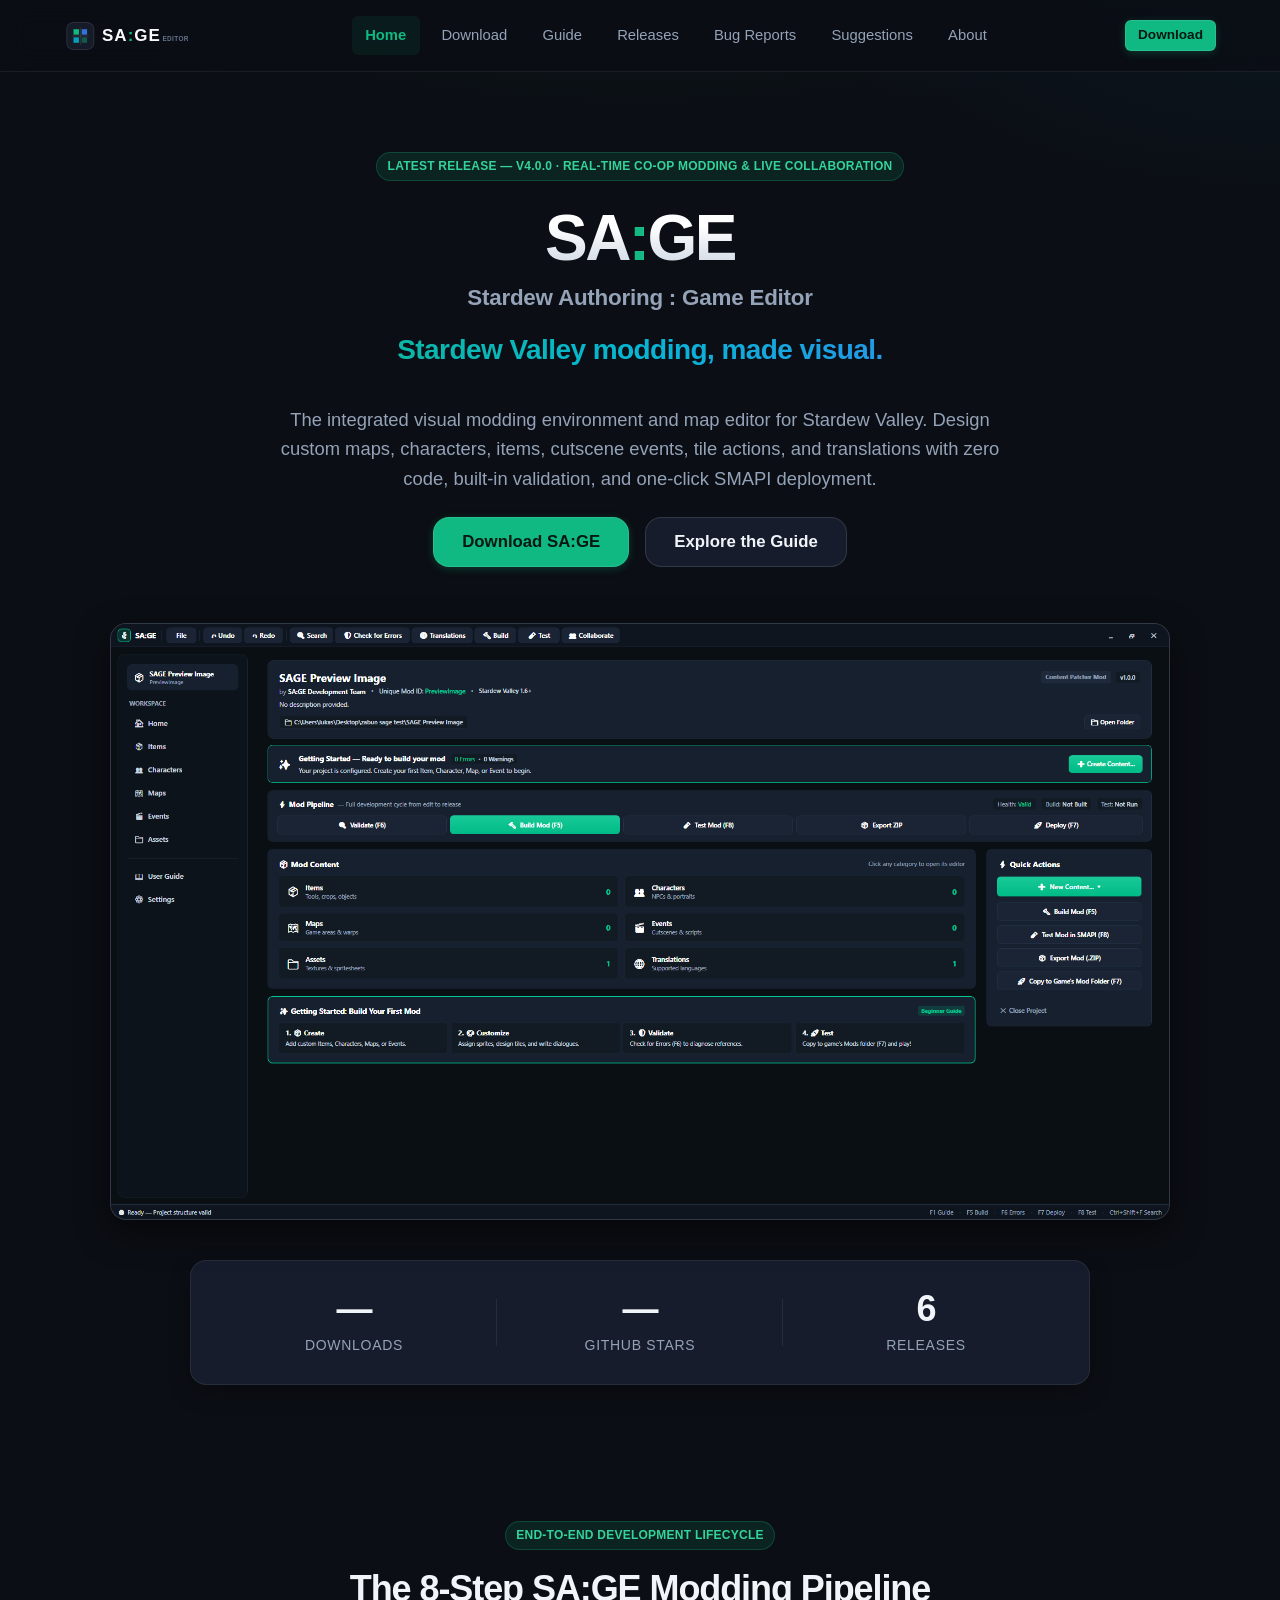
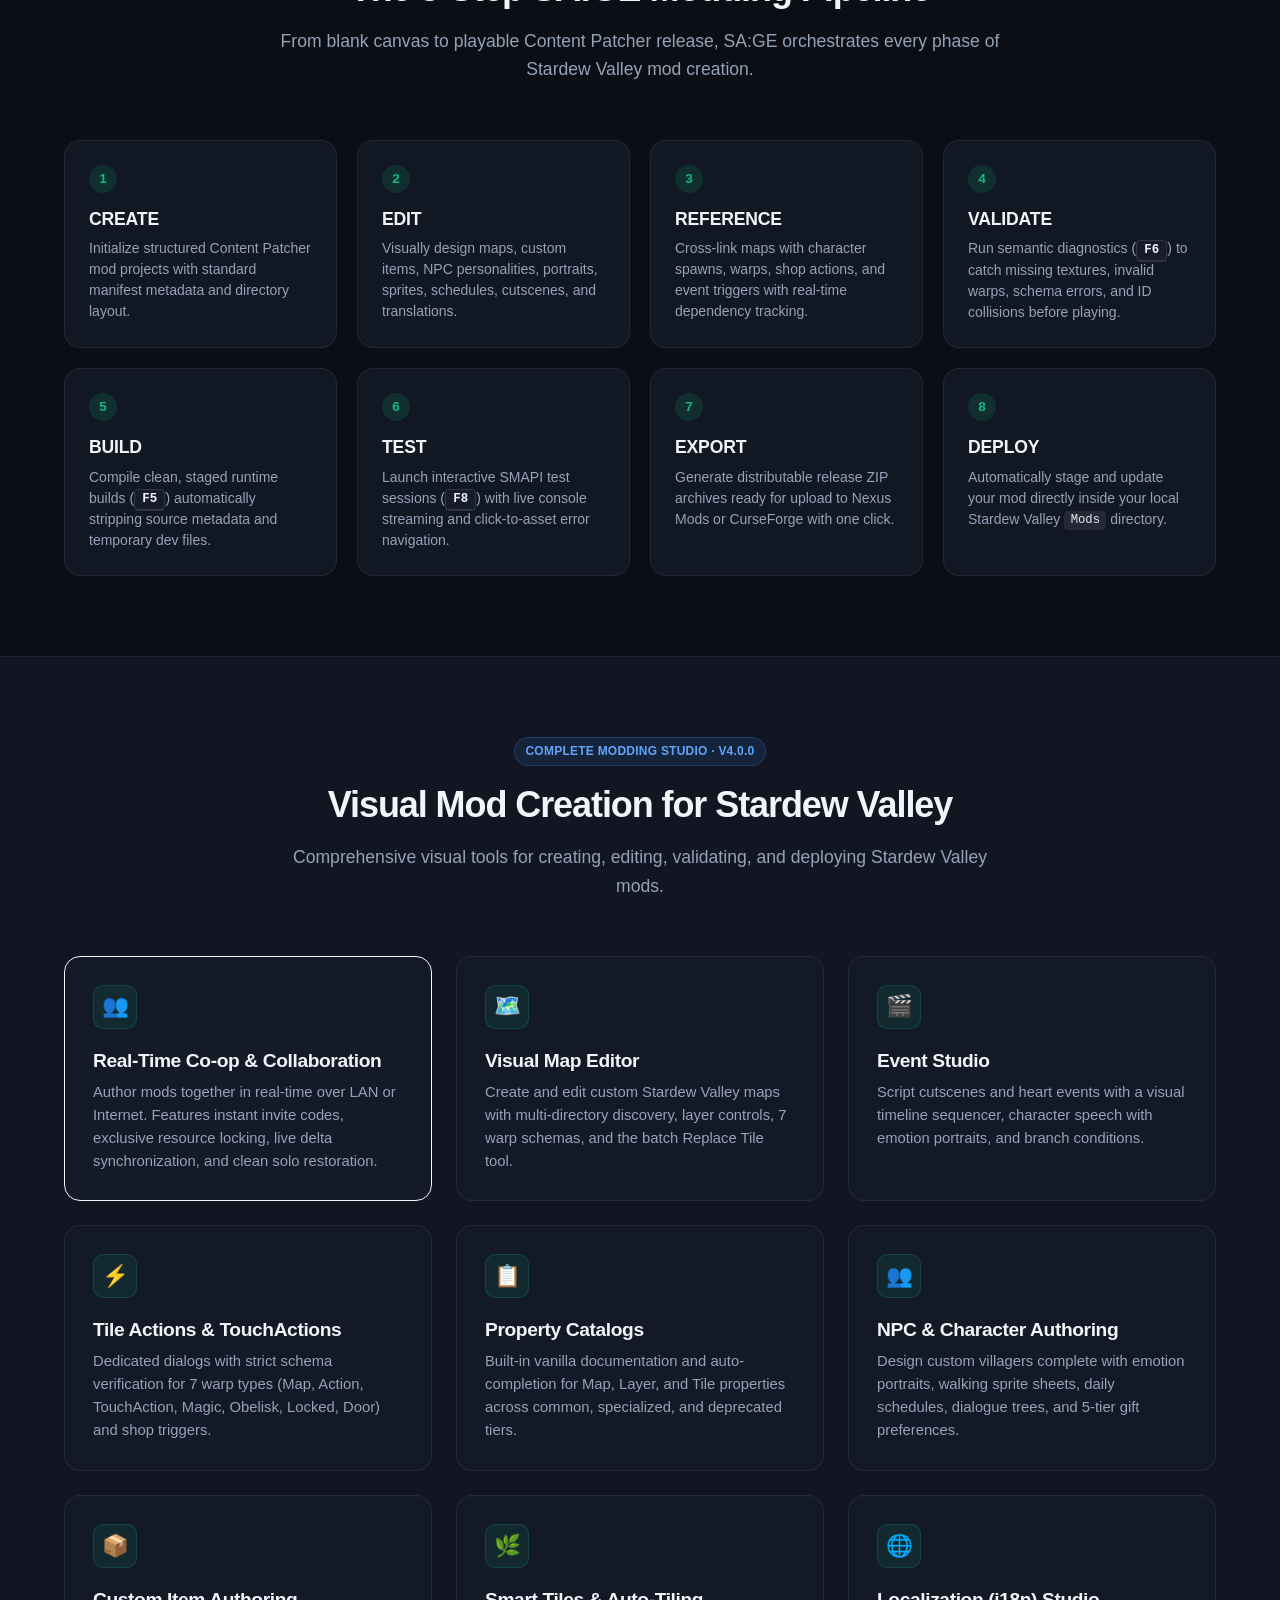
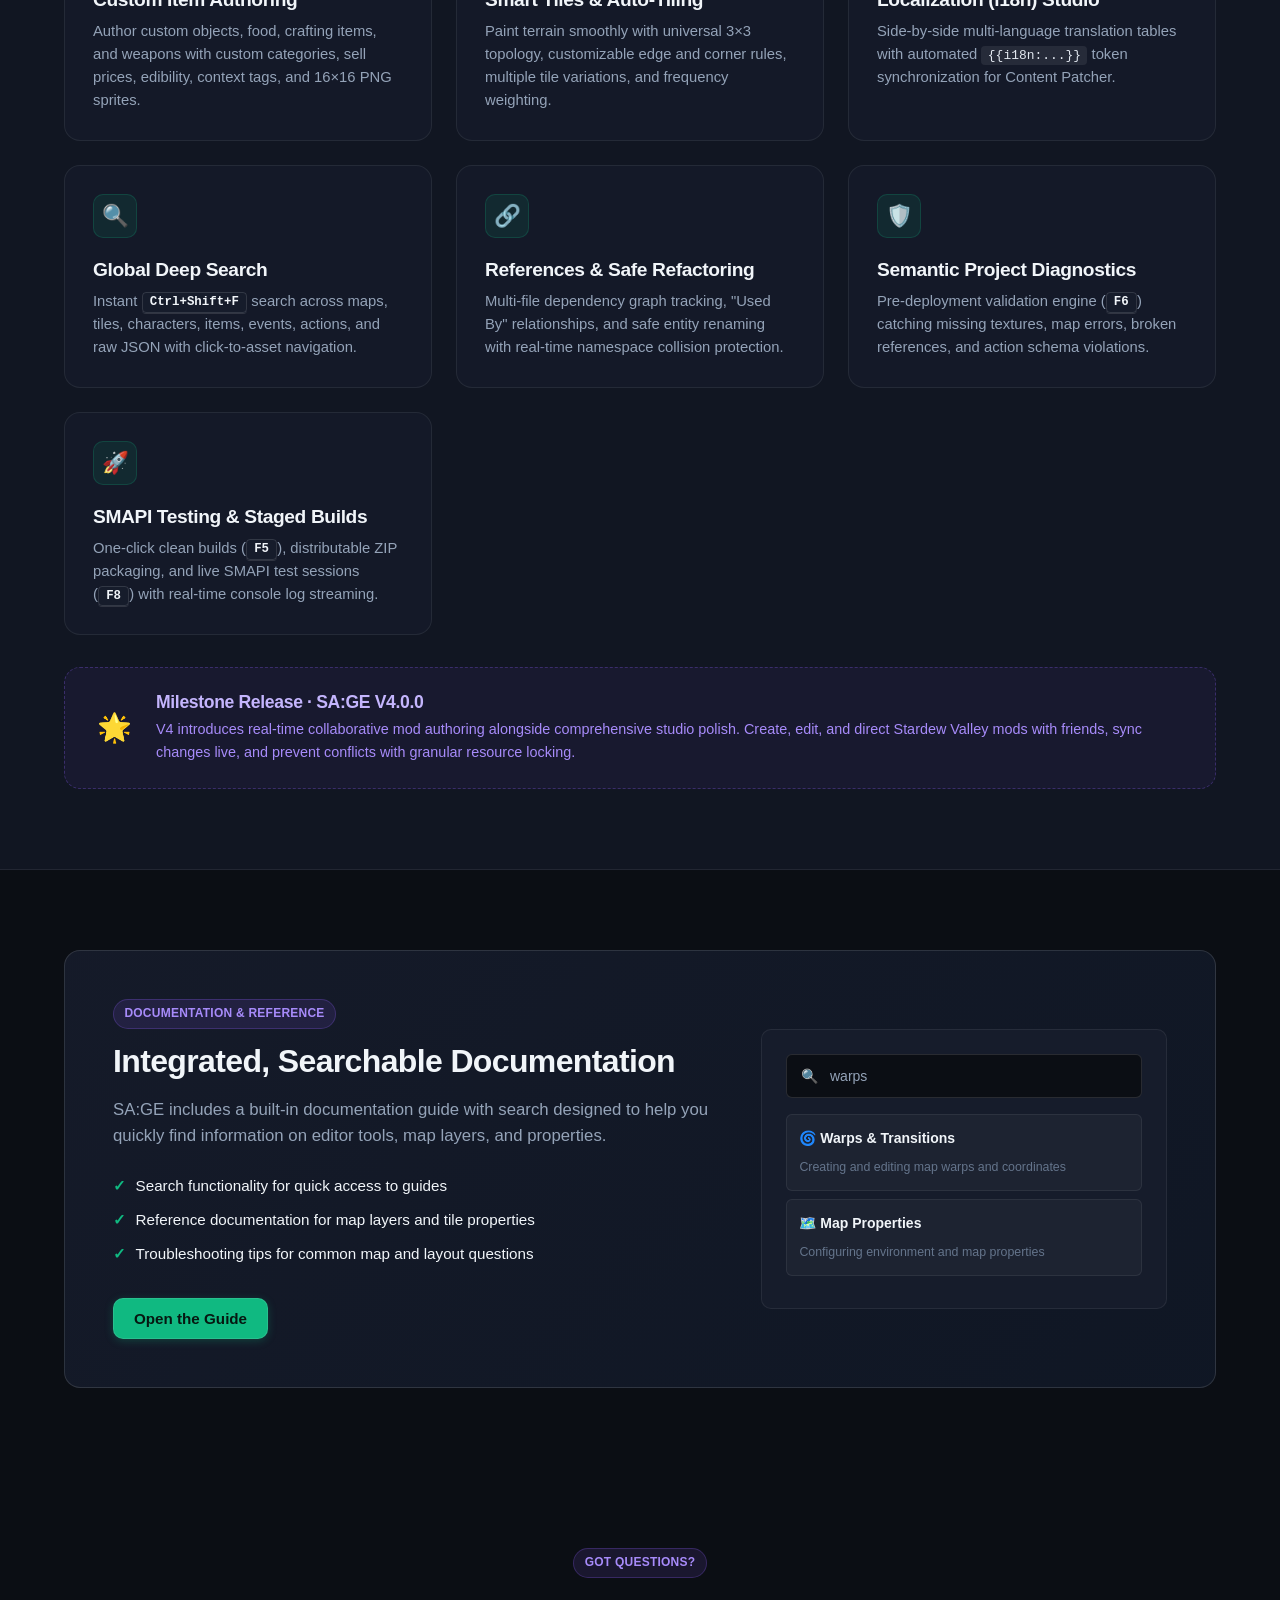
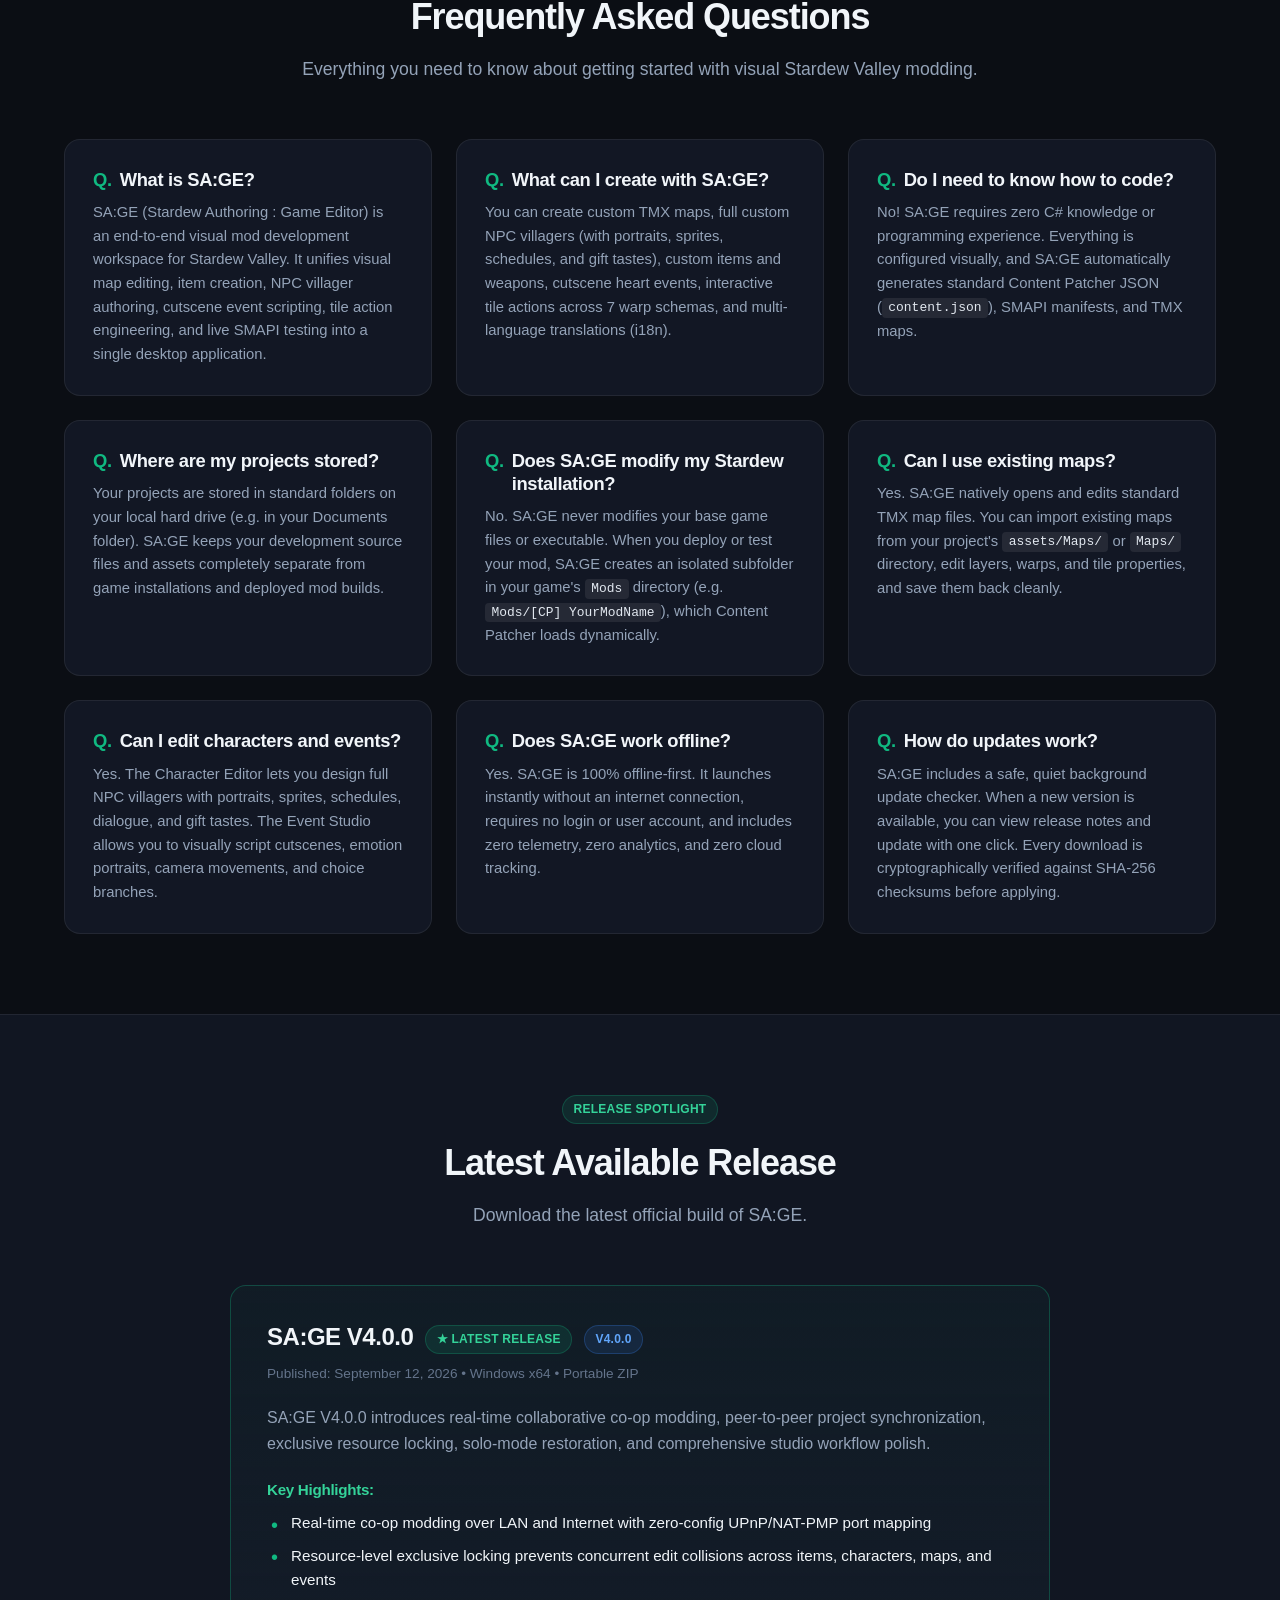
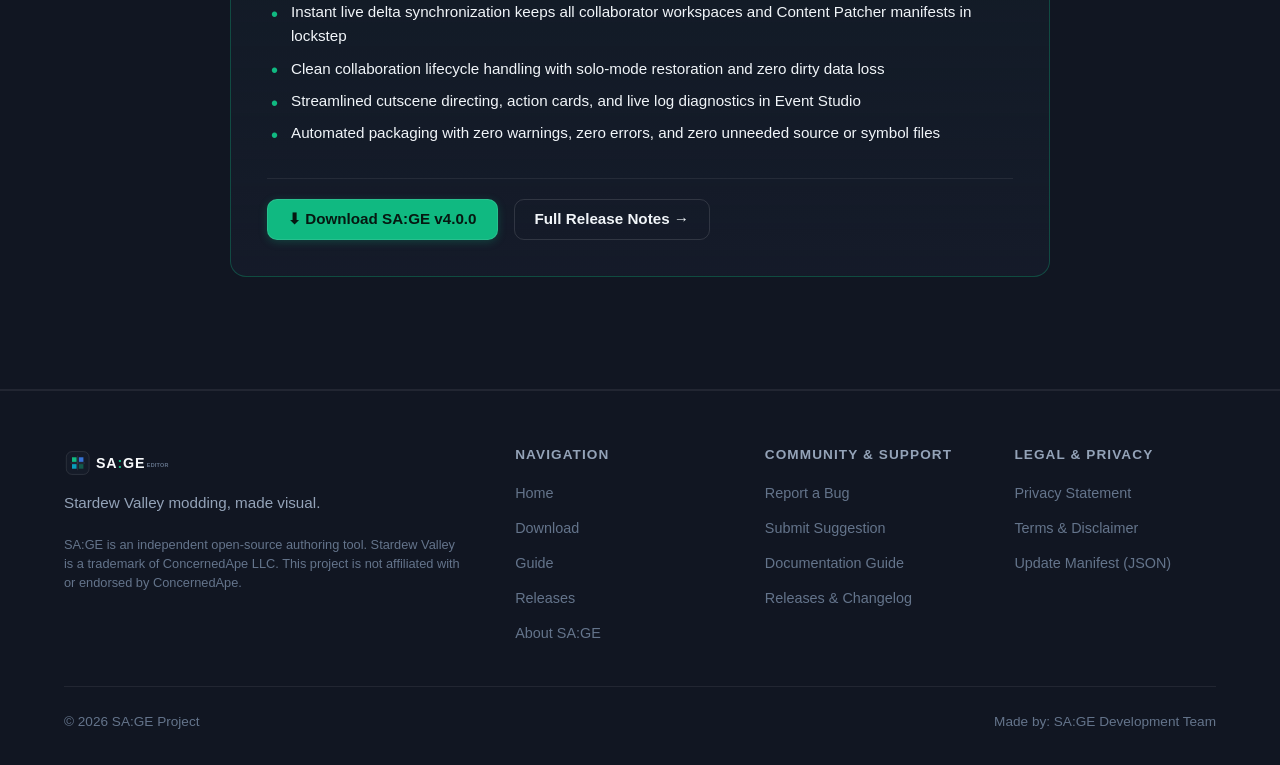
==== commit 5872beab: "Update hero workspace preview image and fix asset reference" ====
--- a/index.html
+++ b/index.html
@@ -139,7 +139,7 @@
         <!-- UI Workspace Screenshot Preview -->
         <div class="hero-preview-container">
           <div class="hero-preview-wrapper">
-            <img src="assets/images/sage-preview-1.png" alt="SA:GE Visual Workspace Preview" class="hero-preview-img" width="1200" height="675" loading="eager">
+            <img src="assets/images/map-editor-preview.png" alt="SA:GE Visual Workspace Preview" class="hero-preview-img" width="1200" height="675" loading="eager">
           </div>
         </div>
 
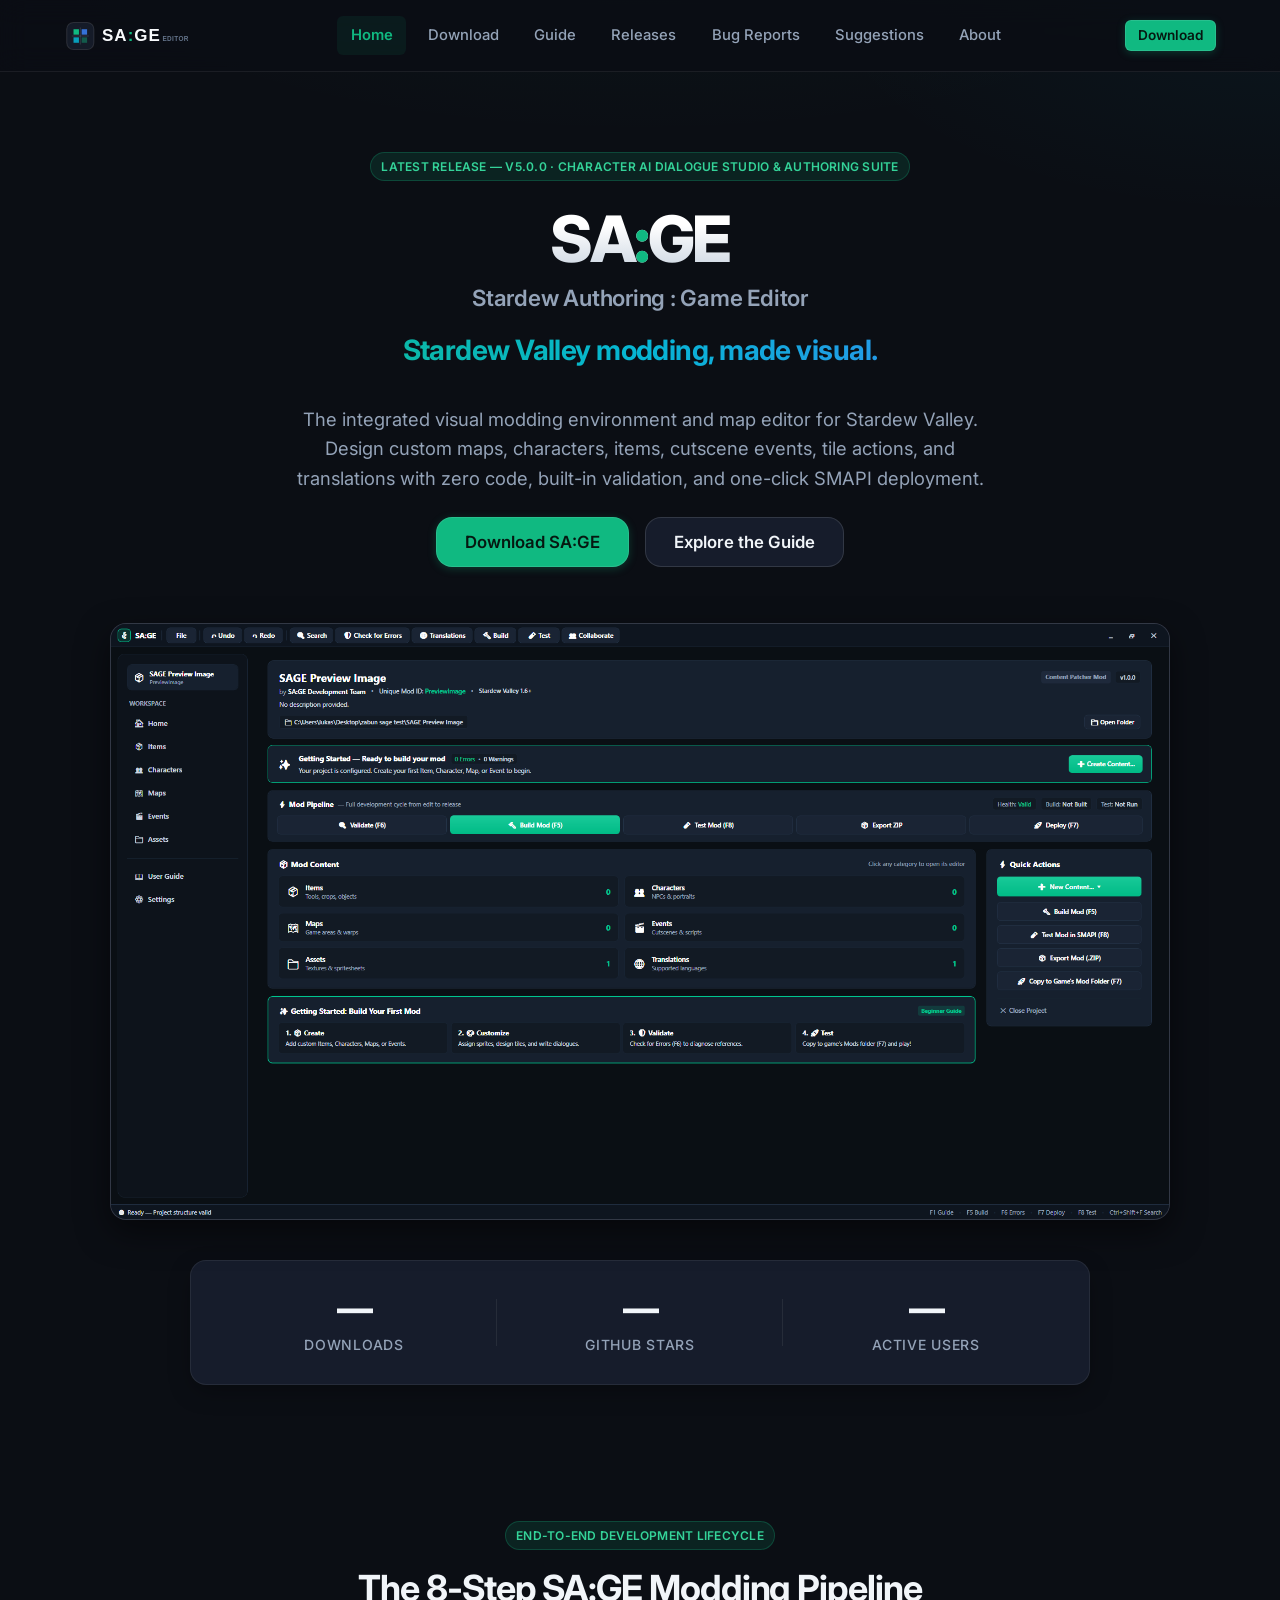
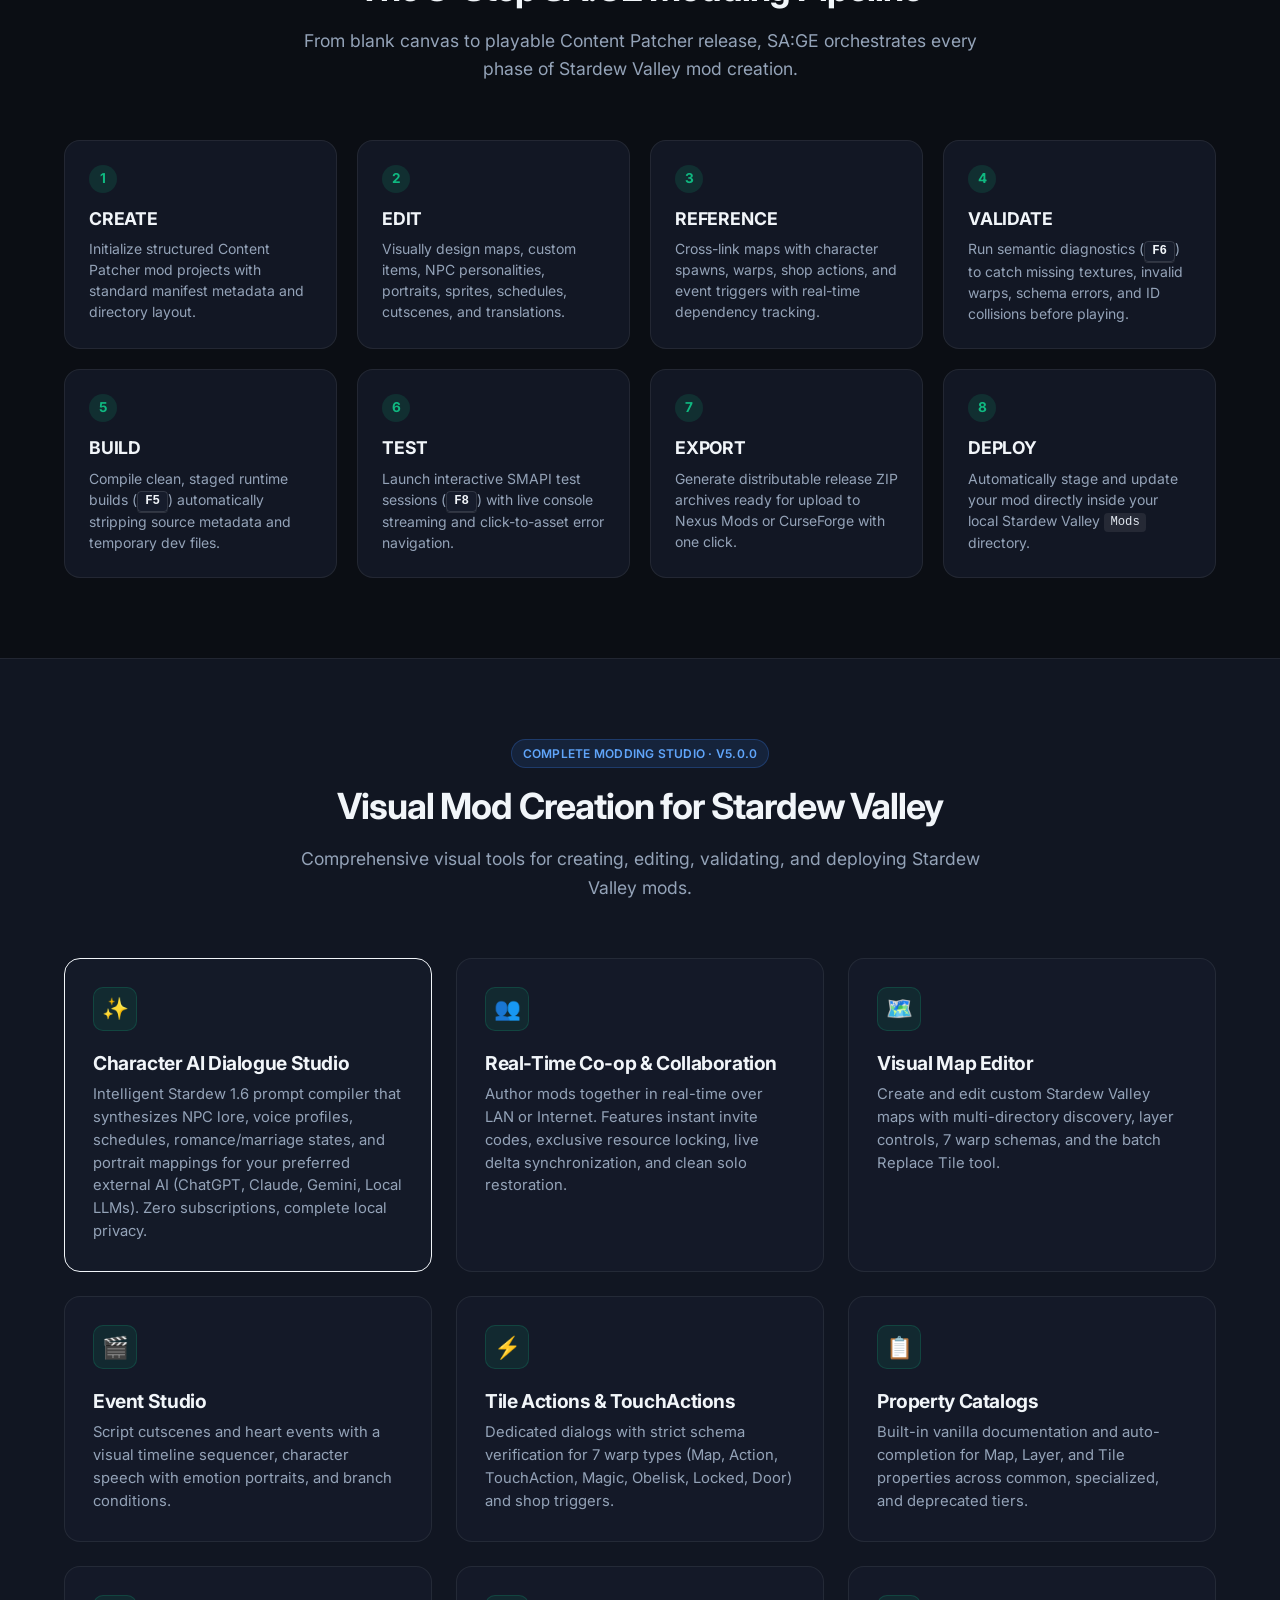
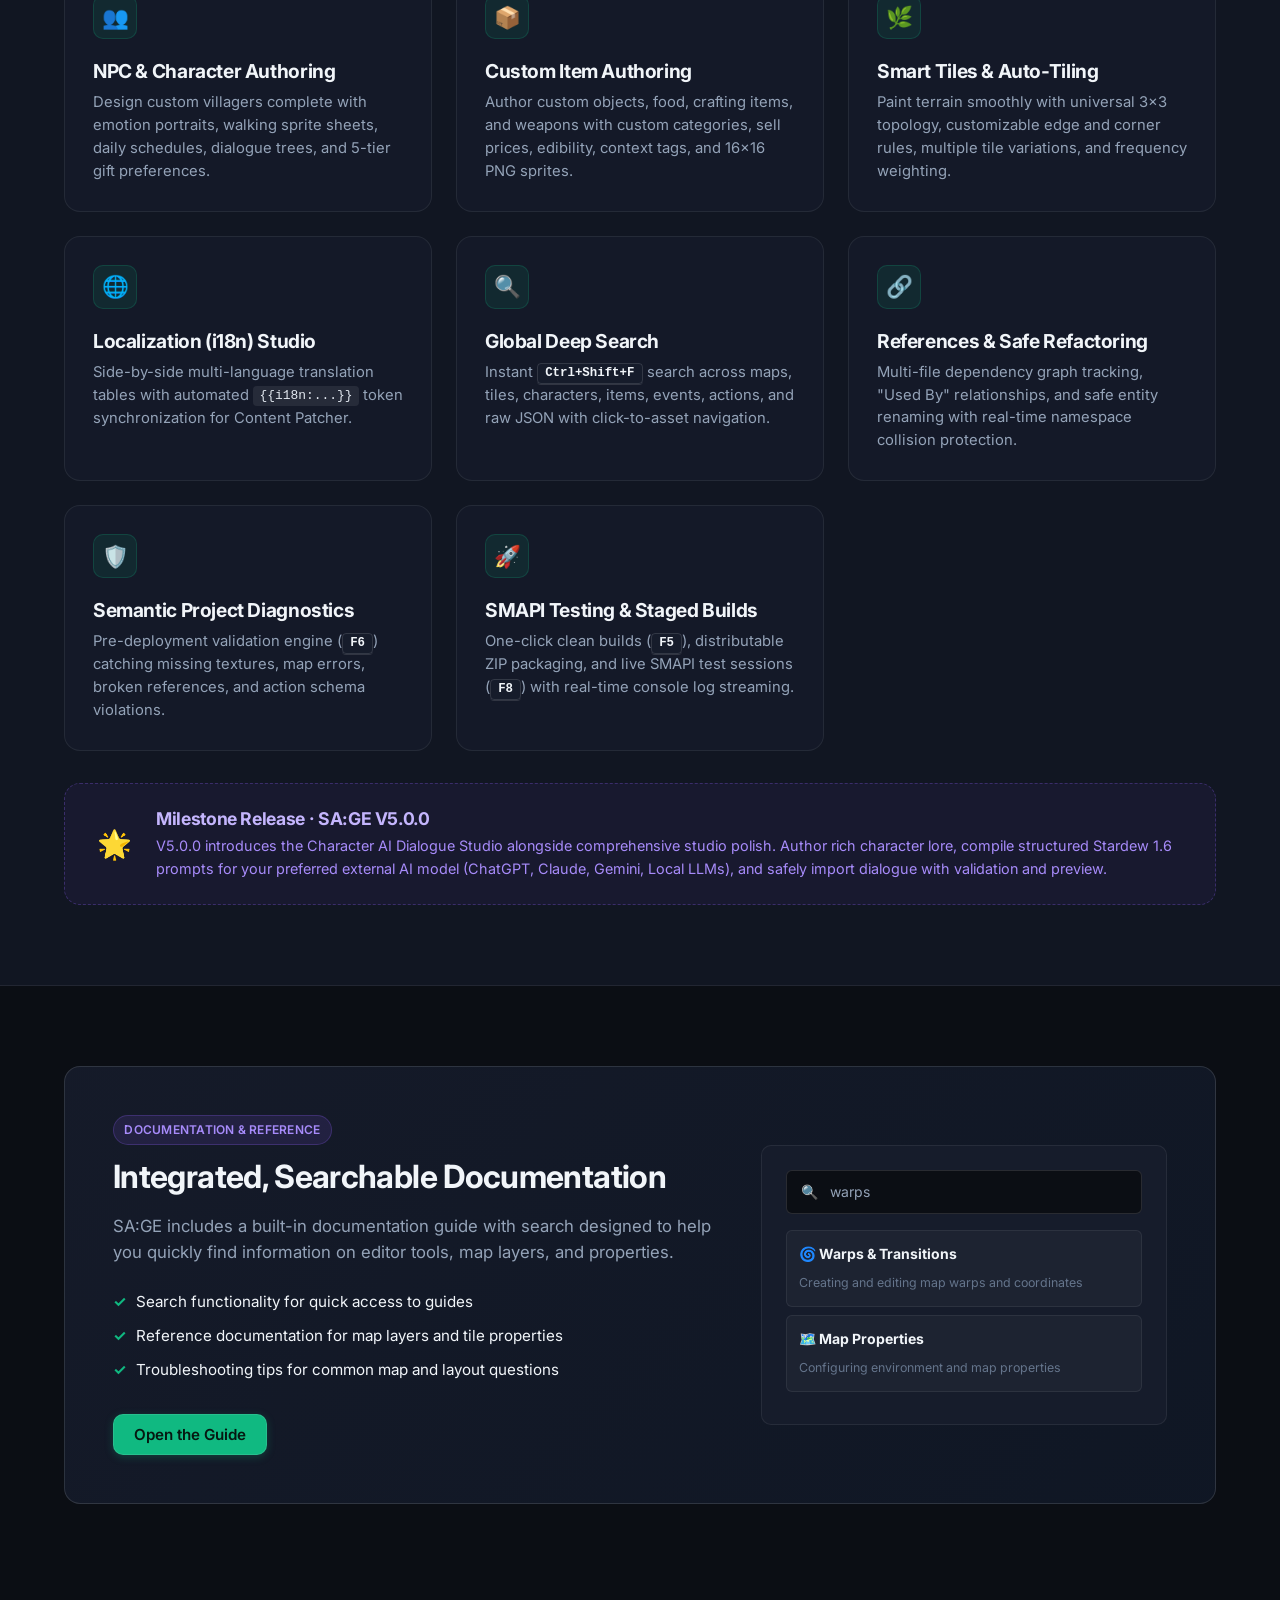
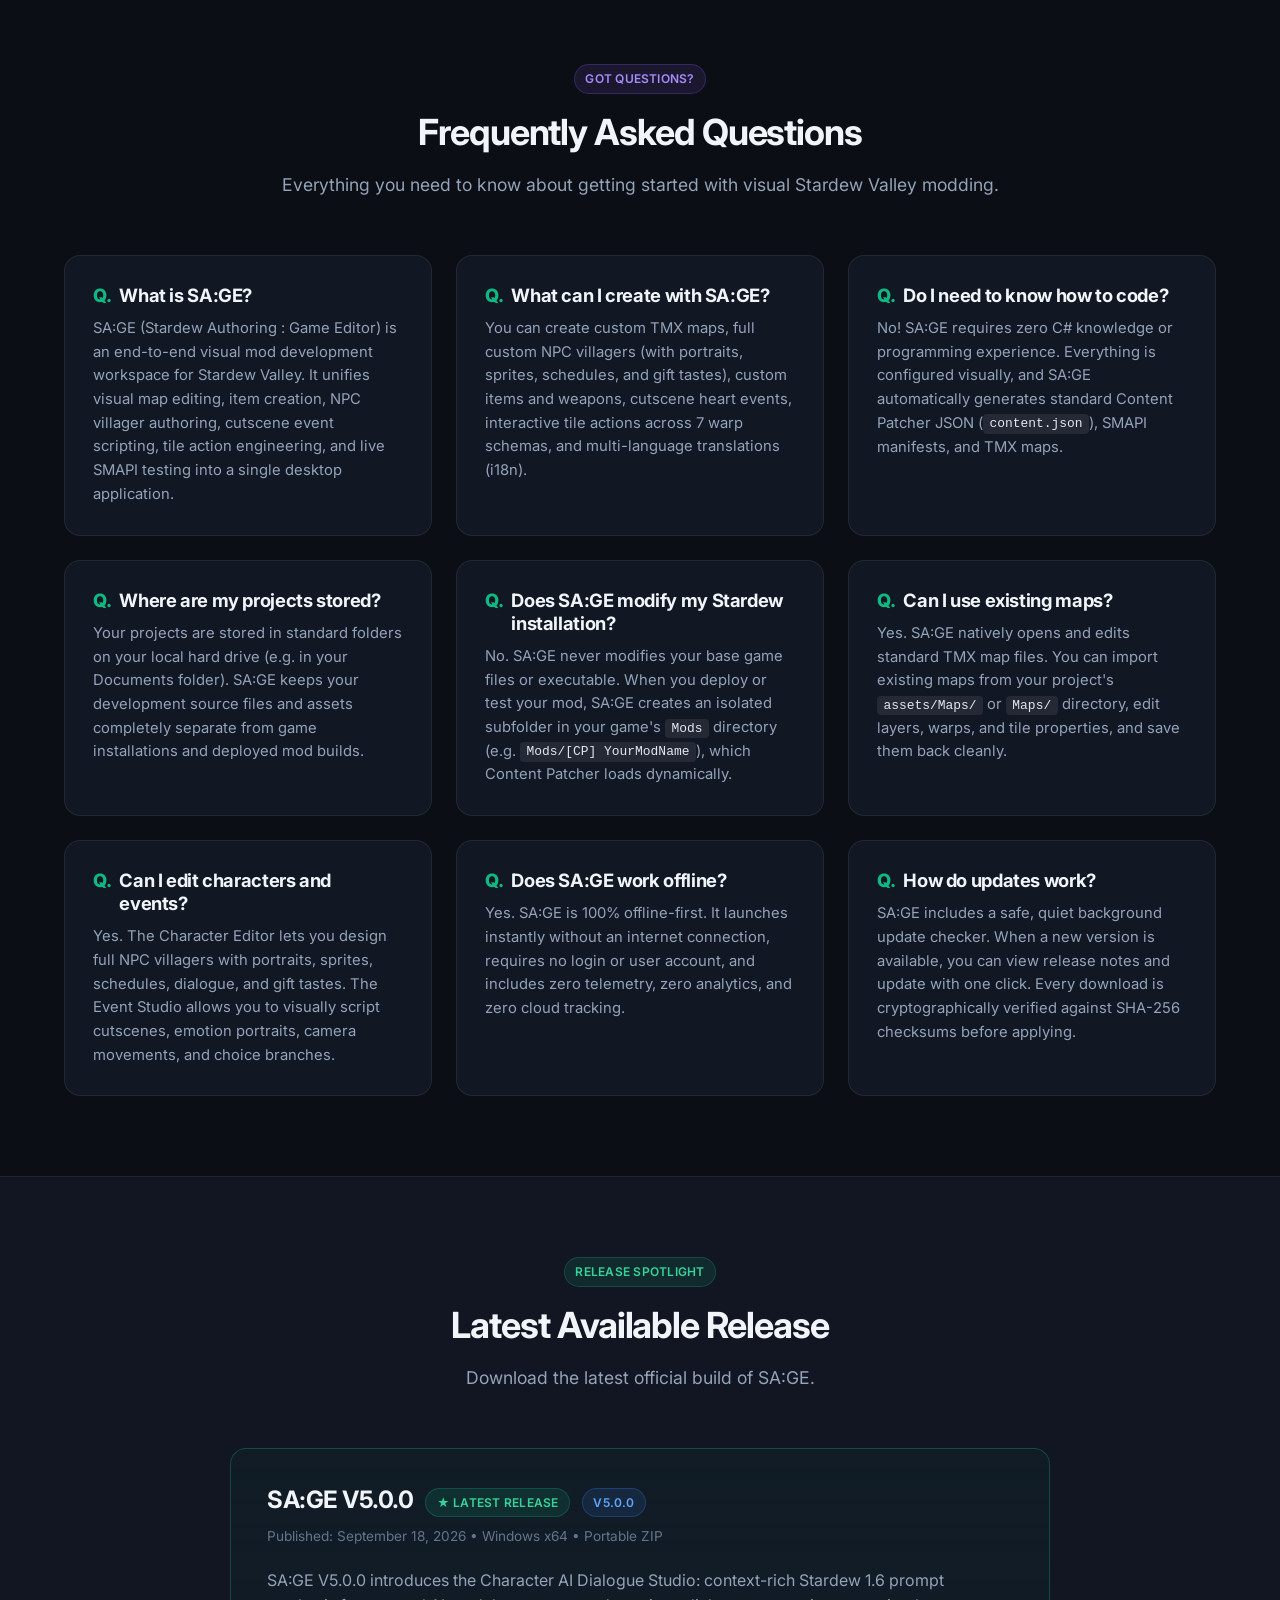
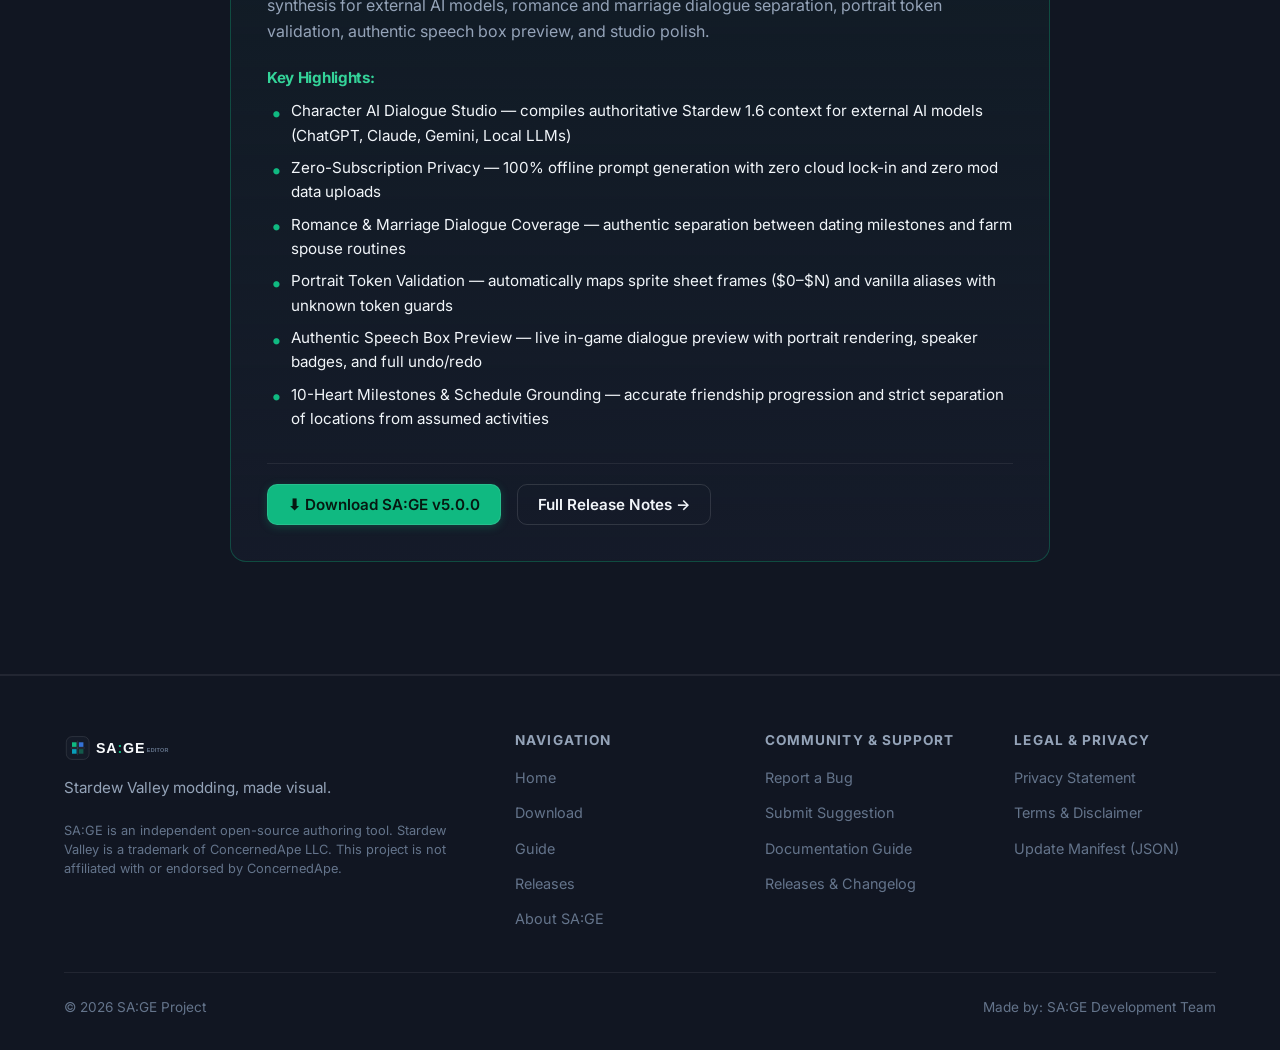
==== commit e6a6a753: "Release SA:GE V5.0.0 — Character AI Dialogue Studio, manifest and website update" ====
--- a/index.html
+++ b/index.html
@@ -59,10 +59,10 @@
         "alternateName": "Stardew Authoring : Game Editor",
         "operatingSystem": "Windows 10, Windows 11 (64-bit)",
         "applicationCategory": "DeveloperApplication",
-        "softwareVersion": "4.0.0",
+        "softwareVersion": "5.0.0",
         "url": "https://sage-developmentteam.github.io/SA-GE-Website/",
         "image": "https://sage-developmentteam.github.io/SA-GE-Website/assets/images/sage-social-preview.png",
-        "downloadUrl": "https://github.com/SAGE-DevelopmentTeam/SA-GE-Releases/releases/download/v4.0.0/SA-GE-4.0.0-win-x64.zip",
+        "downloadUrl": "https://github.com/SAGE-DevelopmentTeam/SA-GE-Releases/releases/download/v5.0.0/SA-GE-5.0.0-win-x64.zip",
         "author": {
           "@type": "Organization",
           "name": "SA:GE Development Team",
@@ -73,6 +73,11 @@
   }
   </script>
 
+  <!-- Google Fonts: Inter -->
+  <link rel="preconnect" href="https://fonts.googleapis.com">
+  <link rel="preconnect" href="https://fonts.gstatic.com" crossorigin>
+  <link href="https://fonts.googleapis.com/css2?family=Inter:wght@300;400;500;600;700;800&amp;display=swap" rel="stylesheet">
+
   <!-- Core Stylesheets -->
   <link rel="stylesheet" href="css/main.css">
   <link rel="stylesheet" href="css/components.css">
@@ -87,7 +92,7 @@
       </a>
 
       <nav class="nav-desktop" aria-label="Primary Navigation">
-        <a href="index.html" class="nav-link">Home</a>
+        <a href="index.html" class="nav-link active">Home</a>
         <a href="download.html" class="nav-link">Download</a>
         <a href="guide.html" class="nav-link">Guide</a>
         <a href="releases.html" class="nav-link">Releases</a>
@@ -104,7 +109,7 @@
 
     <!-- Mobile Drawer Menu -->
     <div class="mobile-drawer" aria-label="Mobile Navigation">
-      <a href="index.html" class="nav-link">Home</a>
+      <a href="index.html" class="nav-link active">Home</a>
       <a href="download.html" class="nav-link">Download</a>
       <a href="guide.html" class="nav-link">Guide</a>
       <a href="releases.html" class="nav-link">Releases</a>
@@ -119,7 +124,7 @@
     <section class="hero">
       <div class="container">
         <div class="hero-badge-container">
-          <span class="badge badge-emerald">Latest Release — V4.0.0 · Real-Time Co-op Modding &amp; Live Collaboration</span>
+          <span class="badge badge-emerald">Latest Release — V5.0.0 · Character AI Dialogue Studio &amp; Authoring Suite</span>
         </div>
 
         <div class="hero-title-group">
@@ -143,7 +148,7 @@
           </div>
         </div>
 
-        <!-- Statistics Bar — live data from GitHub API -->
+        <!-- Statistics Bar — live data from GitHub API & Active Heartbeat -->
         <div class="stats-bar">
           <div class="stat-item">
             <div class="stat-value" id="stat-downloads">—</div>
@@ -154,8 +159,8 @@
             <div class="stat-label">GitHub Stars</div>
           </div>
           <div class="stat-item">
-            <div class="stat-value" id="stat-releases">—</div>
-            <div class="stat-label">Releases</div>
+            <div class="stat-value" id="stat-active-users">—</div>
+            <div class="stat-label">Active Users</div>
           </div>
         </div>
       </div>
@@ -219,13 +224,19 @@
     <section class="section section-alt" id="features">
       <div class="container">
         <div class="section-header">
-          <span class="badge badge-blue">Complete Modding Studio · V4.0.0</span>
+          <span class="badge badge-blue">Complete Modding Studio · V5.0.0</span>
           <h2>Visual Mod Creation for Stardew Valley</h2>
           <p>Comprehensive visual tools for creating, editing, validating, and deploying Stardew Valley mods.</p>
         </div>
 
         <div class="features-grid">
           <div class="feature-card" style="border-color: var(--color-primary-light);">
+            <div class="feature-icon-box">✨</div>
+            <h3>Character AI Dialogue Studio</h3>
+            <p>Intelligent Stardew 1.6 prompt compiler that synthesizes NPC lore, voice profiles, schedules, romance/marriage states, and portrait mappings for your preferred external AI (ChatGPT, Claude, Gemini, Local LLMs). Zero subscriptions, complete local privacy.</p>
+          </div>
+
+          <div class="feature-card">
             <div class="feature-icon-box">👥</div>
             <h3>Real-Time Co-op &amp; Collaboration</h3>
             <p>Author mods together in real-time over LAN or Internet. Features instant invite codes, exclusive resource locking, live delta synchronization, and clean solo restoration.</p>
@@ -308,8 +319,8 @@
         <div class="roadmap-notice-card">
           <div style="font-size: 1.75rem;">🌟</div>
           <div>
-            <h4>Milestone Release · SA:GE V4.0.0</h4>
-            <p>V4 introduces real-time collaborative mod authoring alongside comprehensive studio polish. Create, edit, and direct Stardew Valley mods with friends, sync changes live, and prevent conflicts with granular resource locking.</p>
+            <h4>Milestone Release · SA:GE V5.0.0</h4>
+            <p>V5.0.0 introduces the Character AI Dialogue Studio alongside comprehensive studio polish. Author rich character lore, compile structured Stardew 1.6 prompts for your preferred external AI model (ChatGPT, Claude, Gemini, Local LLMs), and safely import dialogue with validation and preview.</p>
           </div>
         </div>
       </div>
@@ -415,31 +426,31 @@
             <header class="release-header">
               <div class="release-title-area">
                 <div style="display: flex; align-items: center; gap: 0.75rem; margin-bottom: 0.35rem; flex-wrap: wrap;">
-                  <h3 id="home-release-title">SA:GE V4.0.0</h3>
+                  <h3 id="home-release-title">SA:GE V5.0.0</h3>
                   <span class="badge badge-emerald">★ Latest Release</span>
-                  <span class="badge badge-blue" id="home-release-version">v4.0.0</span>
+                  <span class="badge badge-blue" id="home-release-version">v5.0.0</span>
                 </div>
-                <div class="release-date">Published: <span id="home-release-date">September 12, 2026</span> &bull; Windows x64 &bull; Portable ZIP</div>
+                <div class="release-date">Published: <span id="home-release-date">September 18, 2026</span> &bull; Windows x64 &bull; Portable ZIP</div>
               </div>
             </header>
 
             <p class="release-summary" id="home-release-summary">
-              SA:GE V4.0.0 introduces real-time collaborative co-op modding, peer-to-peer project synchronization, exclusive resource locking, solo-mode restoration, and comprehensive studio workflow polish.
+              SA:GE V5.0.0 delivers the Character AI Dialogue Studio: an intelligent, privacy-first workflow compiling rich Stardew Valley 1.6 character context into structured prompts for external AI models, safely validating and previewing dialogue with undo/redo.
             </p>
 
             <h4 style="font-size: 0.95rem; margin-bottom: 0.75rem; color: #34D399;">Key Highlights:</h4>
             <ul class="release-highlights" id="home-release-highlights">
-              <li>Real-time co-op modding over LAN and Internet with zero-config UPnP/NAT-PMP port mapping</li>
-              <li>Resource-level exclusive locking prevents concurrent edit collisions across items, characters, maps, and events</li>
-              <li>Instant live delta synchronization keeps all collaborator workspaces and Content Patcher manifests in lockstep</li>
-              <li>Clean collaboration lifecycle handling with solo-mode restoration and zero dirty data loss</li>
-              <li>Streamlined cutscene directing, action cards, and live log diagnostics in Event Studio</li>
-              <li>Single-file self-contained portable distribution with companion SMARuntime included</li>
+              <li>Character AI Dialogue Studio — compiles authoritative Stardew 1.6 context for external AI models (ChatGPT, Claude, Gemini, Local LLMs)</li>
+              <li>Zero-Subscription Privacy — 100% offline prompt generation with zero cloud lock-in and zero mod data uploads</li>
+              <li>Romance &amp; Marriage Dialogue Coverage — authentic separation between dating milestones and farm spouse routines</li>
+              <li>Portrait Token Validation — automatically maps sprite sheet frames ($0–$N) and vanilla aliases with unknown token guards</li>
+              <li>Authentic Speech Box Preview — live in-game dialogue preview with portrait rendering, speaker badges, and full undo/redo</li>
+              <li>10-Heart Milestones &amp; Schedule Grounding — accurate friendship progression and strict separation of locations from assumed activities</li>
             </ul>
 
             <footer class="release-actions">
-              <a href="https://github.com/SAGE-DevelopmentTeam/SA-GE-Releases/releases/download/v4.0.0/SA-GE-4.0.0-win-x64.zip" id="home-release-dl-btn" class="btn btn-primary">
-                ⬇ Download SA:GE v4.0.0
+              <a href="https://github.com/SAGE-DevelopmentTeam/SA-GE-Releases/releases/download/v5.0.0/SA-GE-5.0.0-win-x64.zip" id="home-release-dl-btn" class="btn btn-primary">
+                ⬇ Download SA:GE v5.0.0
               </a>
               <a href="releases.html" class="btn btn-outline">
                 Full Release Notes →
--- a/css/main.css
+++ b/css/main.css
@@ -35,7 +35,7 @@
   --text-inverse: #0A0E17;
 
   /* Fonts */
-  --font-sans: -apple-system, BlinkMacSystemFont, "Segoe UI", Roboto, "Inter", "Helvetica Neue", Arial, sans-serif;
+  --font-sans: "Inter", -apple-system, BlinkMacSystemFont, "Segoe UI", Roboto, "Helvetica Neue", Arial, sans-serif;
   --font-mono: ui-monospace, SFMono-Regular, Menlo, Monaco, Consolas, "Liberation Mono", "Courier New", monospace;
 
   /* Spacing & Sizing */
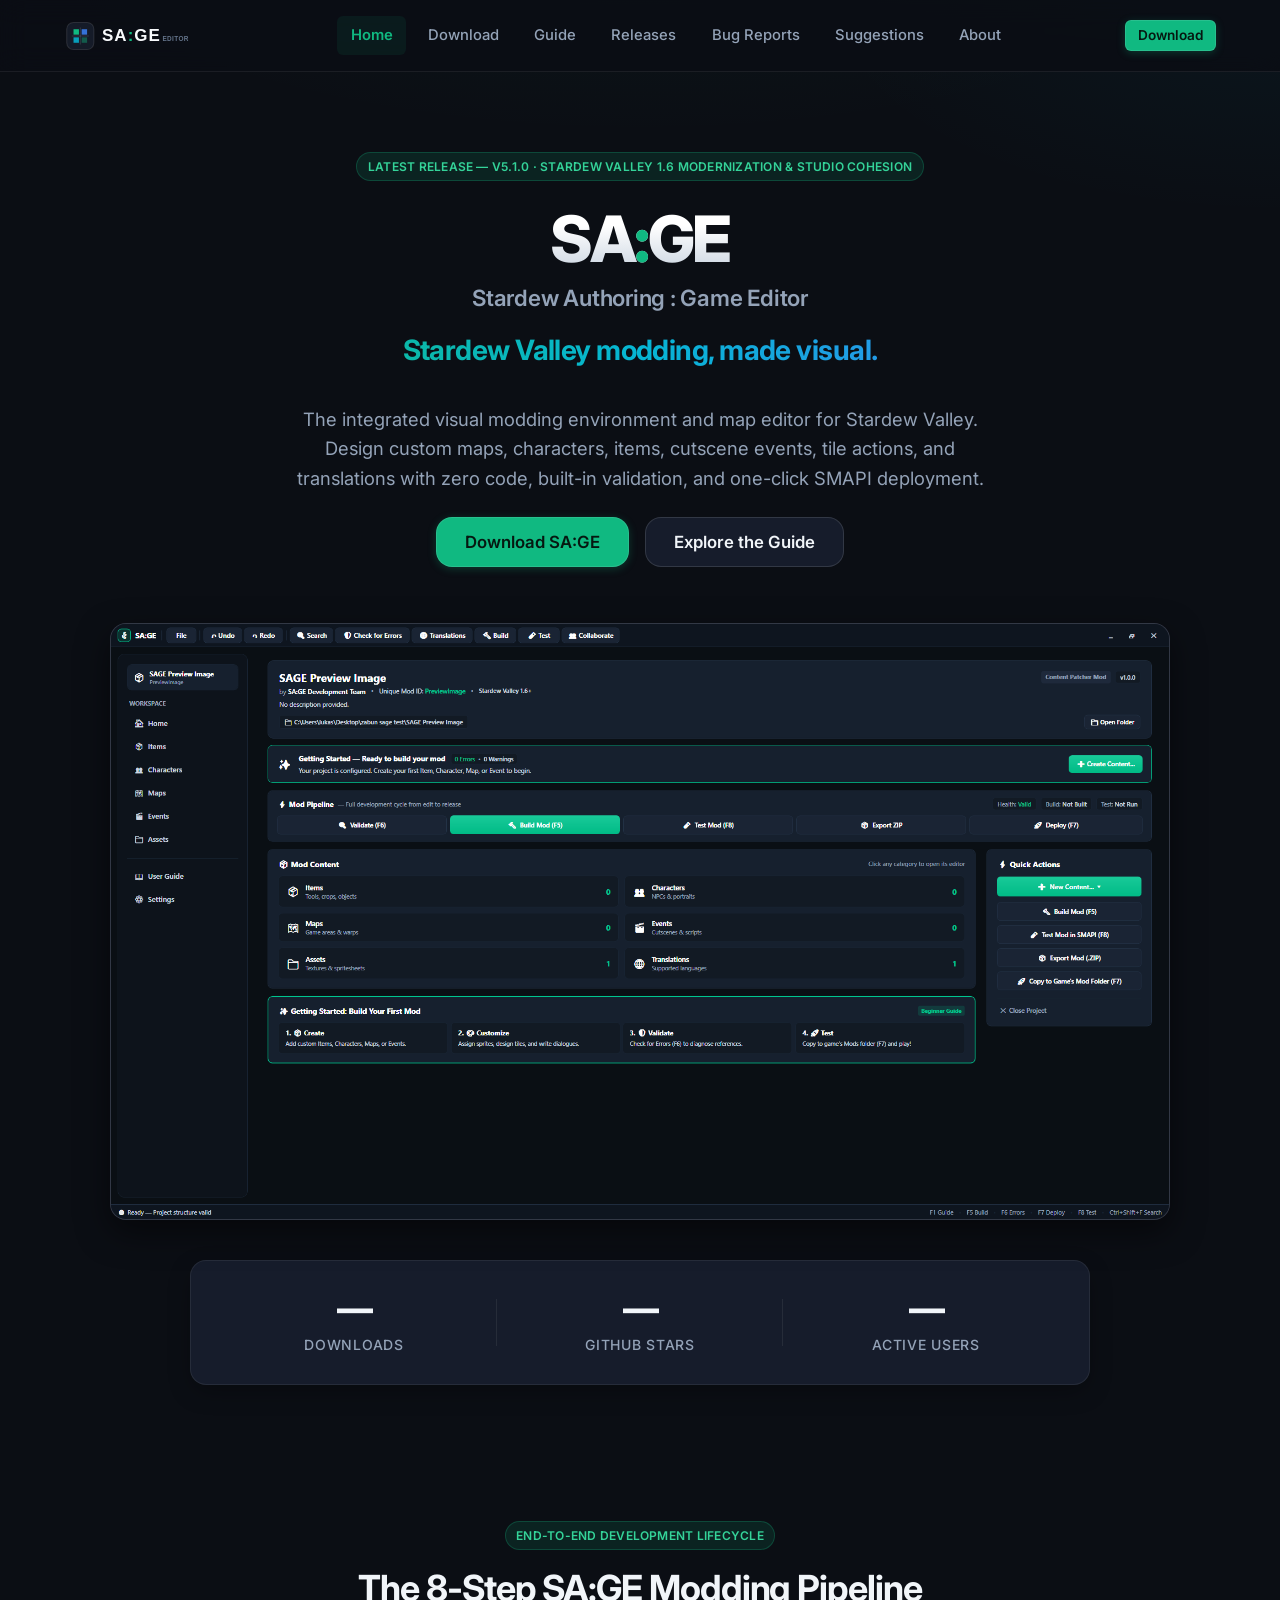
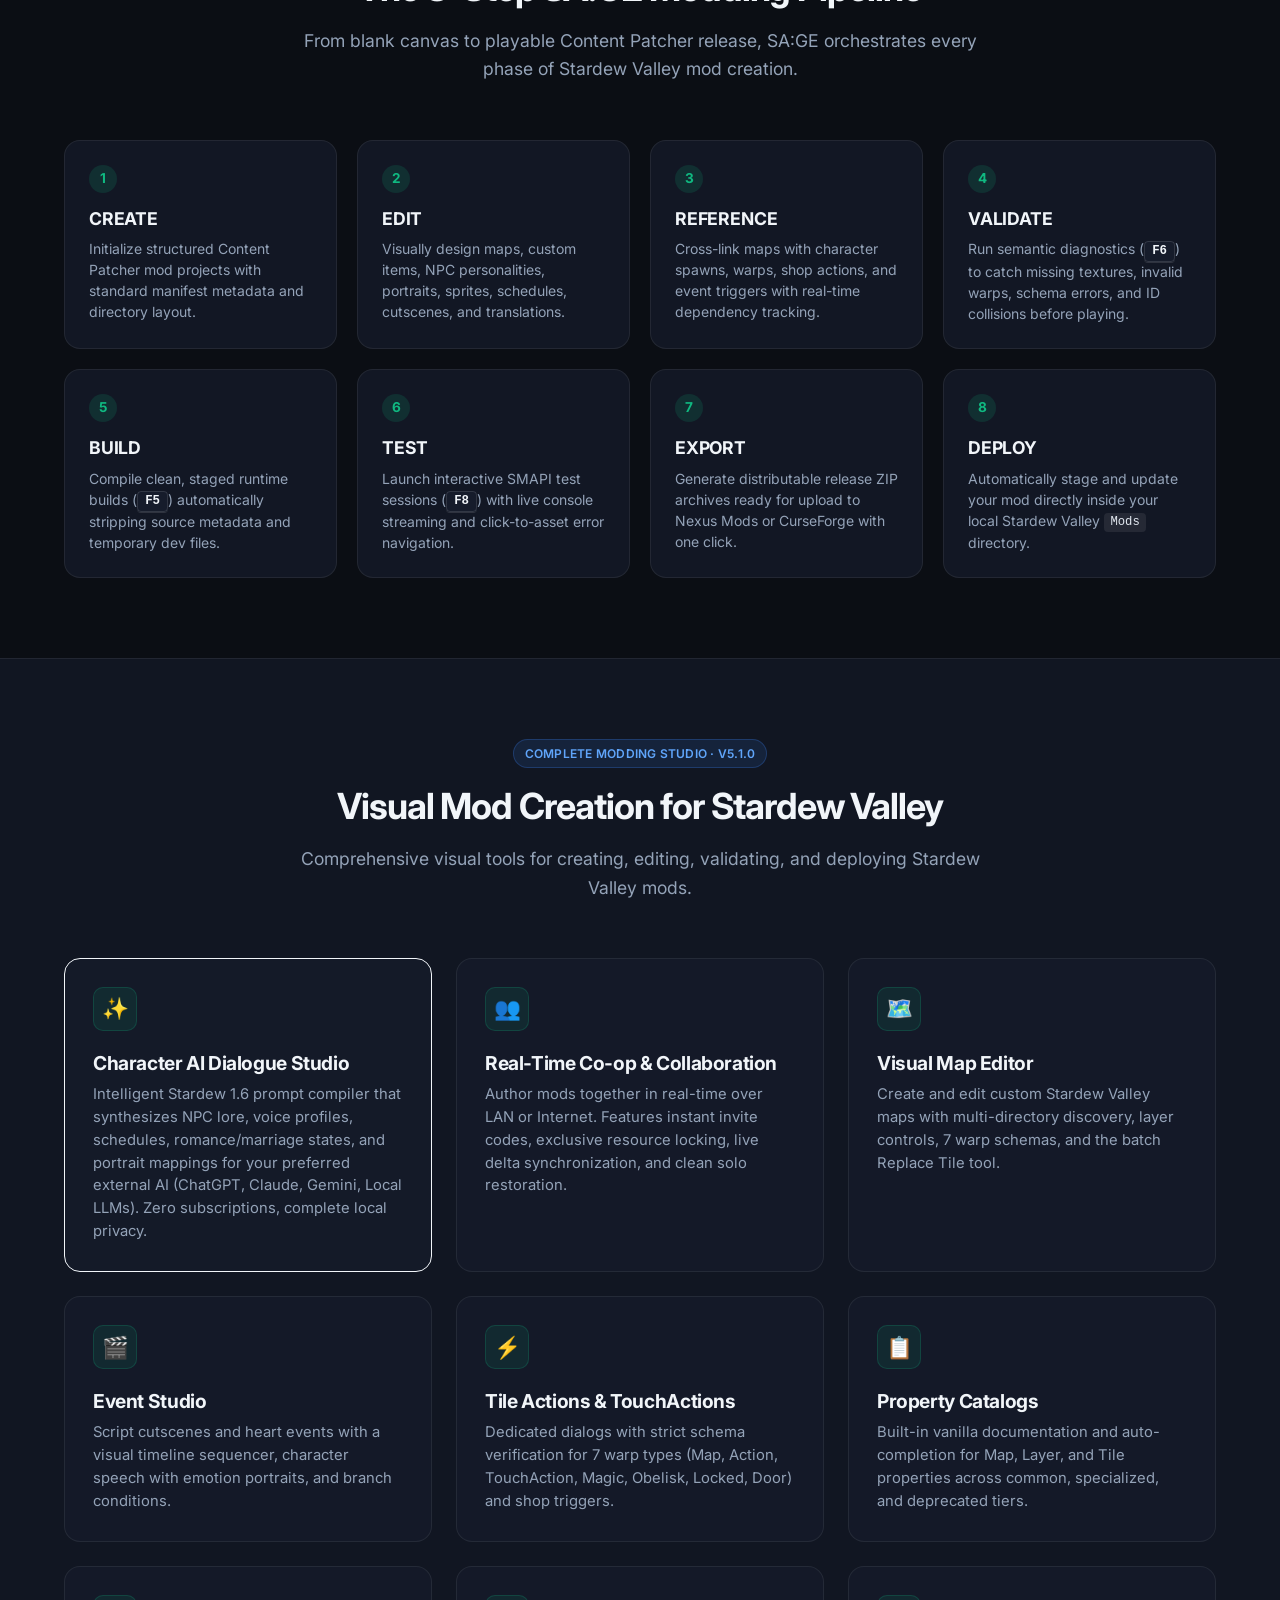
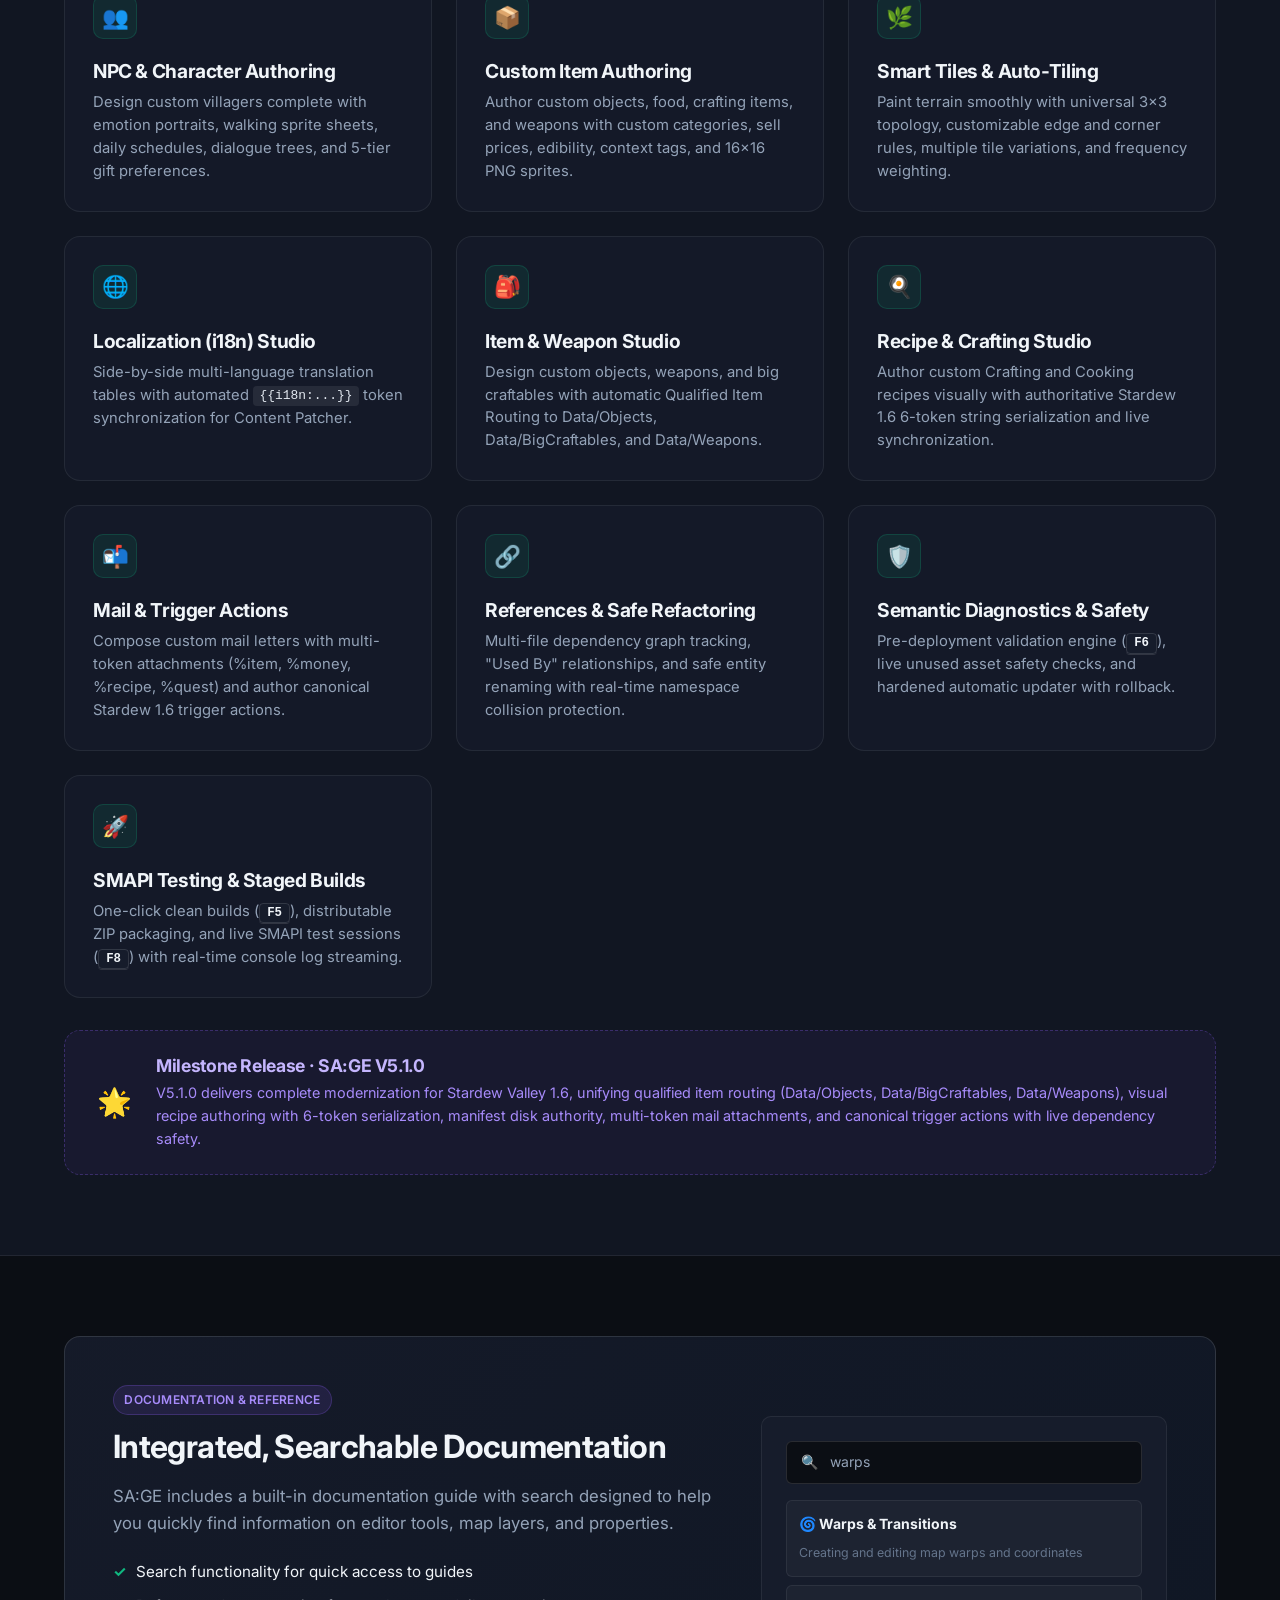
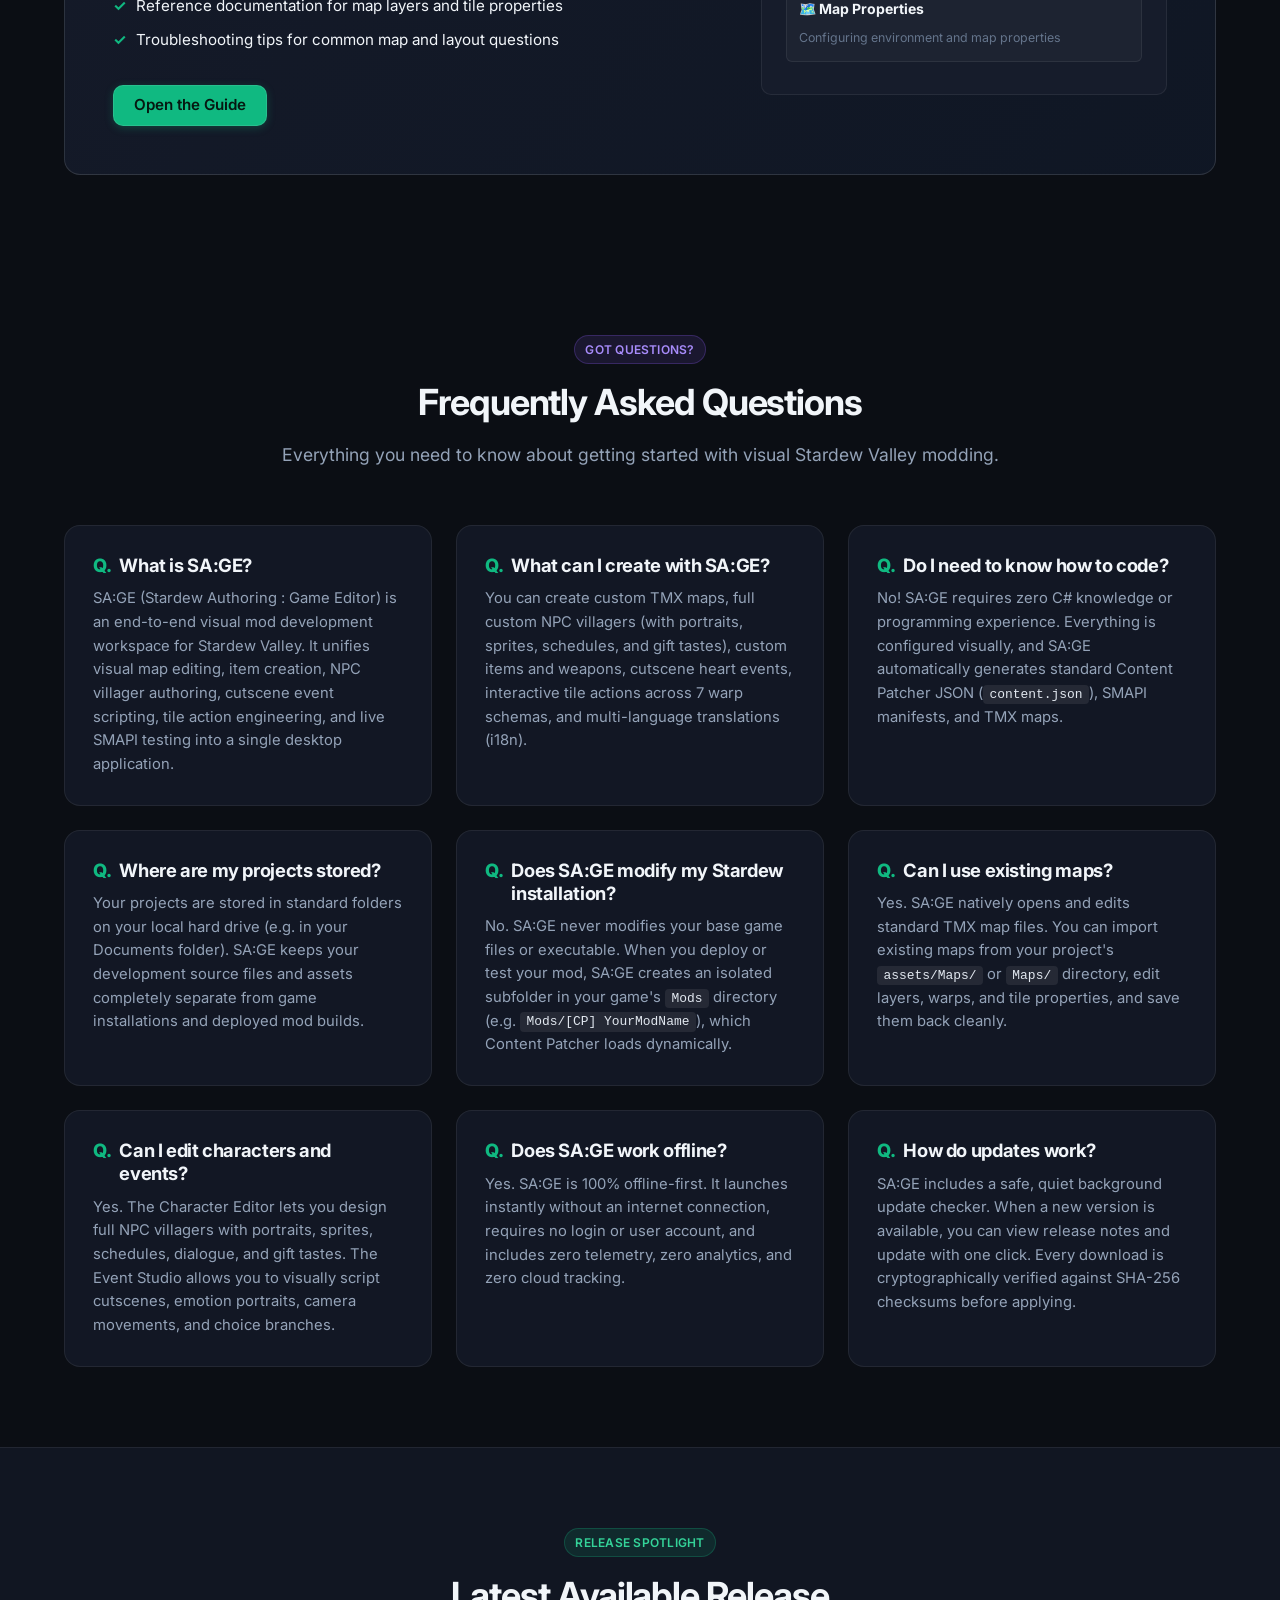
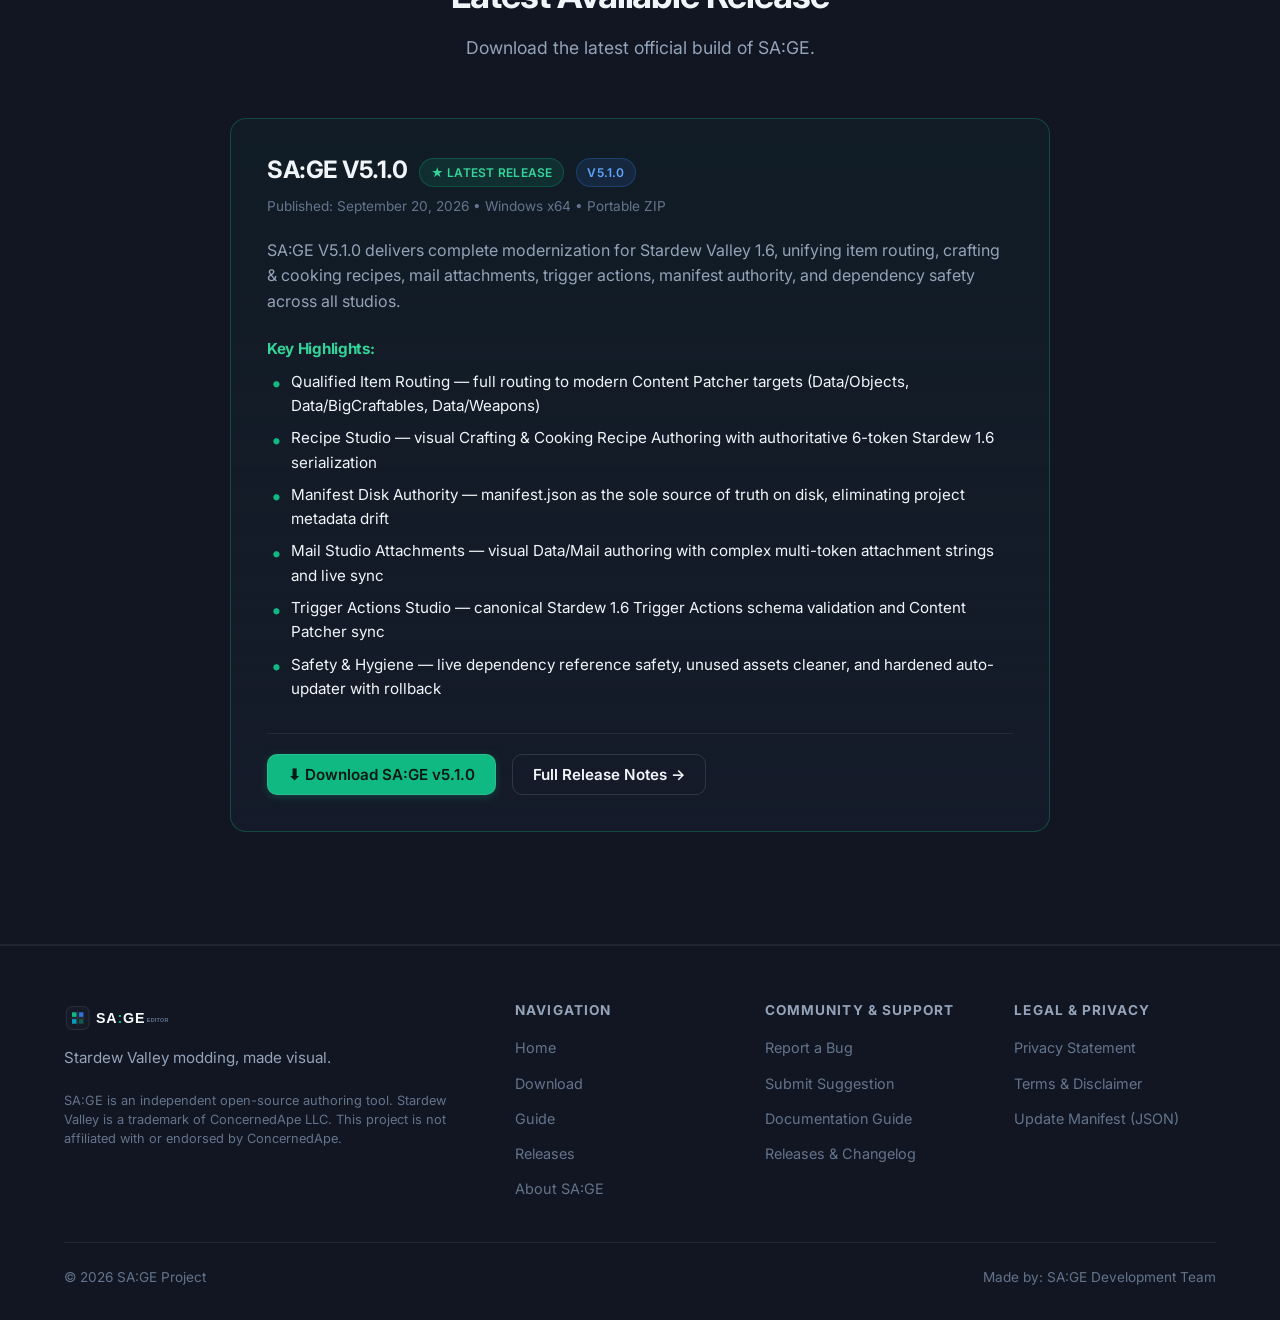
==== commit 1f35c6d8: "Release SA:GE V5.1.0 - Stardew Valley 1.6 Modernization and Studio Cohesion" ====
--- a/index.html
+++ b/index.html
@@ -59,10 +59,10 @@
         "alternateName": "Stardew Authoring : Game Editor",
         "operatingSystem": "Windows 10, Windows 11 (64-bit)",
         "applicationCategory": "DeveloperApplication",
-        "softwareVersion": "5.0.0",
+        "softwareVersion": "5.1.0",
         "url": "https://sage-developmentteam.github.io/SA-GE-Website/",
         "image": "https://sage-developmentteam.github.io/SA-GE-Website/assets/images/sage-social-preview.png",
-        "downloadUrl": "https://github.com/SAGE-DevelopmentTeam/SA-GE-Releases/releases/download/v5.0.0/SA-GE-5.0.0-win-x64.zip",
+        "downloadUrl": "https://github.com/SAGE-DevelopmentTeam/SA-GE-Releases/releases/download/v5.1.0/SA-GE-5.1.0-win-x64.zip",
         "author": {
           "@type": "Organization",
           "name": "SA:GE Development Team",
@@ -124,7 +124,7 @@
     <section class="hero">
       <div class="container">
         <div class="hero-badge-container">
-          <span class="badge badge-emerald">Latest Release — V5.0.0 · Character AI Dialogue Studio &amp; Authoring Suite</span>
+          <span class="badge badge-emerald">Latest Release — V5.1.0 · Stardew Valley 1.6 Modernization &amp; Studio Cohesion</span>
         </div>
 
         <div class="hero-title-group">
@@ -224,7 +224,7 @@
     <section class="section section-alt" id="features">
       <div class="container">
         <div class="section-header">
-          <span class="badge badge-blue">Complete Modding Studio · V5.0.0</span>
+          <span class="badge badge-blue">Complete Modding Studio · V5.1.0</span>
           <h2>Visual Mod Creation for Stardew Valley</h2>
           <p>Comprehensive visual tools for creating, editing, validating, and deploying Stardew Valley mods.</p>
         </div>
@@ -291,9 +291,21 @@
           </div>
 
           <div class="feature-card">
-            <div class="feature-icon-box">🔍</div>
-            <h3>Global Deep Search</h3>
-            <p>Instant <kbd>Ctrl+Shift+F</kbd> search across maps, tiles, characters, items, events, actions, and raw JSON with click-to-asset navigation.</p>
+            <div class="feature-icon-box">🎒</div>
+            <h3>Item &amp; Weapon Studio</h3>
+            <p>Design custom objects, weapons, and big craftables with automatic Qualified Item Routing to Data/Objects, Data/BigCraftables, and Data/Weapons.</p>
+          </div>
+
+          <div class="feature-card">
+            <div class="feature-icon-box">🍳</div>
+            <h3>Recipe &amp; Crafting Studio</h3>
+            <p>Author custom Crafting and Cooking recipes visually with authoritative Stardew 1.6 6-token string serialization and live synchronization.</p>
+          </div>
+
+          <div class="feature-card">
+            <div class="feature-icon-box">📬</div>
+            <h3>Mail &amp; Trigger Actions</h3>
+            <p>Compose custom mail letters with multi-token attachments (%item, %money, %recipe, %quest) and author canonical Stardew 1.6 trigger actions.</p>
           </div>
 
           <div class="feature-card">
@@ -304,8 +316,8 @@
 
           <div class="feature-card">
             <div class="feature-icon-box">🛡️</div>
-            <h3>Semantic Project Diagnostics</h3>
-            <p>Pre-deployment validation engine (<kbd>F6</kbd>) catching missing textures, map errors, broken references, and action schema violations.</p>
+            <h3>Semantic Diagnostics &amp; Safety</h3>
+            <p>Pre-deployment validation engine (<kbd>F6</kbd>), live unused asset safety checks, and hardened automatic updater with rollback.</p>
           </div>
 
           <div class="feature-card">
@@ -319,8 +331,8 @@
         <div class="roadmap-notice-card">
           <div style="font-size: 1.75rem;">🌟</div>
           <div>
-            <h4>Milestone Release · SA:GE V5.0.0</h4>
-            <p>V5.0.0 introduces the Character AI Dialogue Studio alongside comprehensive studio polish. Author rich character lore, compile structured Stardew 1.6 prompts for your preferred external AI model (ChatGPT, Claude, Gemini, Local LLMs), and safely import dialogue with validation and preview.</p>
+            <h4>Milestone Release · SA:GE V5.1.0</h4>
+            <p>V5.1.0 delivers complete modernization for Stardew Valley 1.6, unifying qualified item routing (Data/Objects, Data/BigCraftables, Data/Weapons), visual recipe authoring with 6-token serialization, manifest disk authority, multi-token mail attachments, and canonical trigger actions with live dependency safety.</p>
           </div>
         </div>
       </div>
@@ -426,31 +438,31 @@
             <header class="release-header">
               <div class="release-title-area">
                 <div style="display: flex; align-items: center; gap: 0.75rem; margin-bottom: 0.35rem; flex-wrap: wrap;">
-                  <h3 id="home-release-title">SA:GE V5.0.0</h3>
+                  <h3 id="home-release-title">SA:GE V5.1.0</h3>
                   <span class="badge badge-emerald">★ Latest Release</span>
-                  <span class="badge badge-blue" id="home-release-version">v5.0.0</span>
+                  <span class="badge badge-blue" id="home-release-version">v5.1.0</span>
                 </div>
-                <div class="release-date">Published: <span id="home-release-date">September 18, 2026</span> &bull; Windows x64 &bull; Portable ZIP</div>
+                <div class="release-date">Published: <span id="home-release-date">September 20, 2026</span> &bull; Windows x64 &bull; Portable ZIP</div>
               </div>
             </header>
 
             <p class="release-summary" id="home-release-summary">
-              SA:GE V5.0.0 delivers the Character AI Dialogue Studio: an intelligent, privacy-first workflow compiling rich Stardew Valley 1.6 character context into structured prompts for external AI models, safely validating and previewing dialogue with undo/redo.
+              SA:GE V5.1.0 delivers complete modernization for Stardew Valley 1.6, unifying item routing, crafting &amp; cooking recipes, mail attachments, trigger actions, manifest authority, and dependency safety across all studios.
             </p>
 
             <h4 style="font-size: 0.95rem; margin-bottom: 0.75rem; color: #34D399;">Key Highlights:</h4>
             <ul class="release-highlights" id="home-release-highlights">
-              <li>Character AI Dialogue Studio — compiles authoritative Stardew 1.6 context for external AI models (ChatGPT, Claude, Gemini, Local LLMs)</li>
-              <li>Zero-Subscription Privacy — 100% offline prompt generation with zero cloud lock-in and zero mod data uploads</li>
-              <li>Romance &amp; Marriage Dialogue Coverage — authentic separation between dating milestones and farm spouse routines</li>
-              <li>Portrait Token Validation — automatically maps sprite sheet frames ($0–$N) and vanilla aliases with unknown token guards</li>
-              <li>Authentic Speech Box Preview — live in-game dialogue preview with portrait rendering, speaker badges, and full undo/redo</li>
-              <li>10-Heart Milestones &amp; Schedule Grounding — accurate friendship progression and strict separation of locations from assumed activities</li>
+              <li>Qualified Item Routing — full routing to modern Content Patcher targets (Data/Objects, Data/BigCraftables, Data/Weapons)</li>
+              <li>Recipe Studio — visual Crafting &amp; Cooking Recipe Authoring with authoritative 6-token Stardew 1.6 serialization</li>
+              <li>Manifest Disk Authority — manifest.json as the sole source of truth on disk, eliminating project metadata drift</li>
+              <li>Mail Studio Attachments — visual Data/Mail authoring with complex multi-token attachment strings and live sync</li>
+              <li>Trigger Actions Studio — canonical Stardew 1.6 Trigger Actions schema validation and Content Patcher sync</li>
+              <li>Safety &amp; Hygiene — live dependency reference safety, unused assets cleaner, and hardened auto-updater with rollback</li>
             </ul>
 
             <footer class="release-actions">
-              <a href="https://github.com/SAGE-DevelopmentTeam/SA-GE-Releases/releases/download/v5.0.0/SA-GE-5.0.0-win-x64.zip" id="home-release-dl-btn" class="btn btn-primary">
-                ⬇ Download SA:GE v5.0.0
+              <a href="https://github.com/SAGE-DevelopmentTeam/SA-GE-Releases/releases/download/v5.1.0/SA-GE-5.1.0-win-x64.zip" id="home-release-dl-btn" class="btn btn-primary">
+                ⬇ Download SA:GE v5.1.0
               </a>
               <a href="releases.html" class="btn btn-outline">
                 Full Release Notes →
@@ -513,8 +525,8 @@
   </footer>
 
   <!-- Central Configuration & Scripts -->
-  <script src="js/config.js"></script>
-  <script src="js/main.js"></script>
-  <script src="js/releases.js"></script>
+  <script src="js/config.js?v=5.1.0"></script>
+  <script src="js/main.js?v=5.1.0"></script>
+  <script src="js/releases.js?v=5.1.0"></script>
 </body>
 </html>
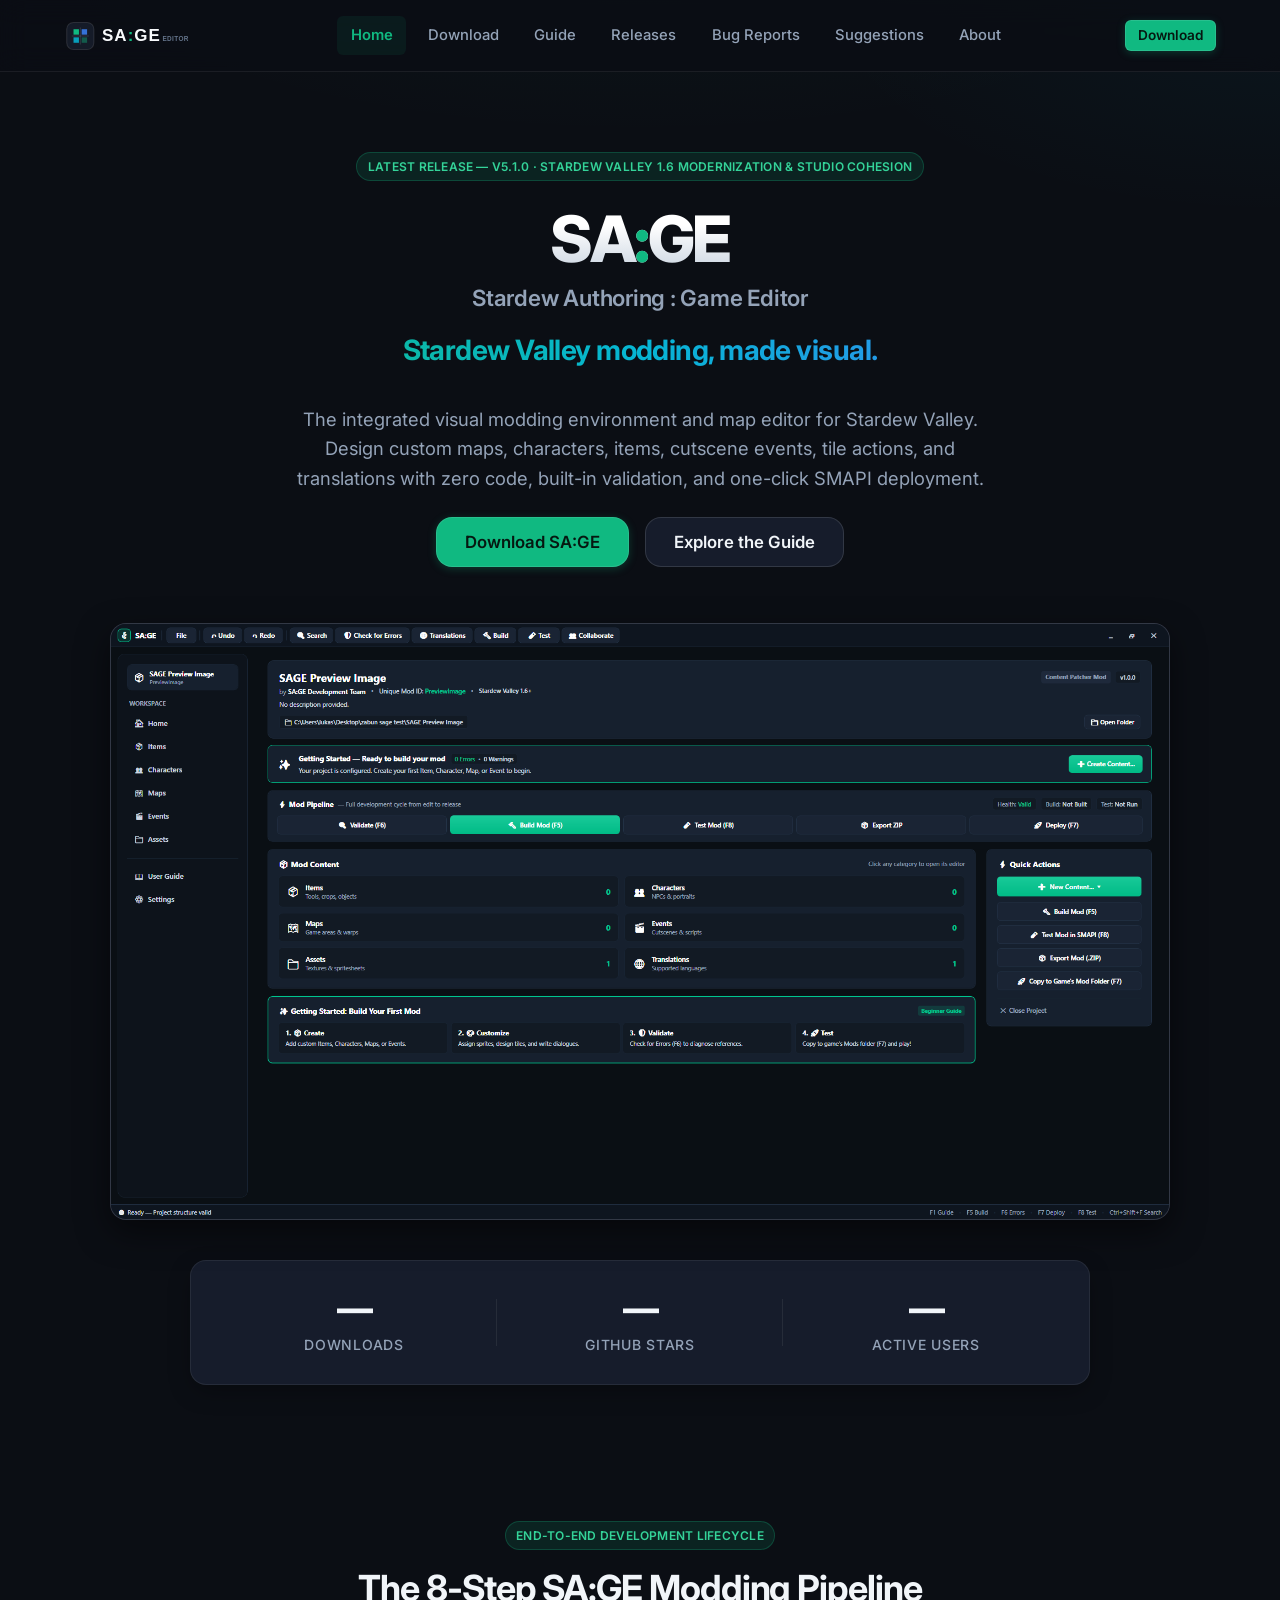
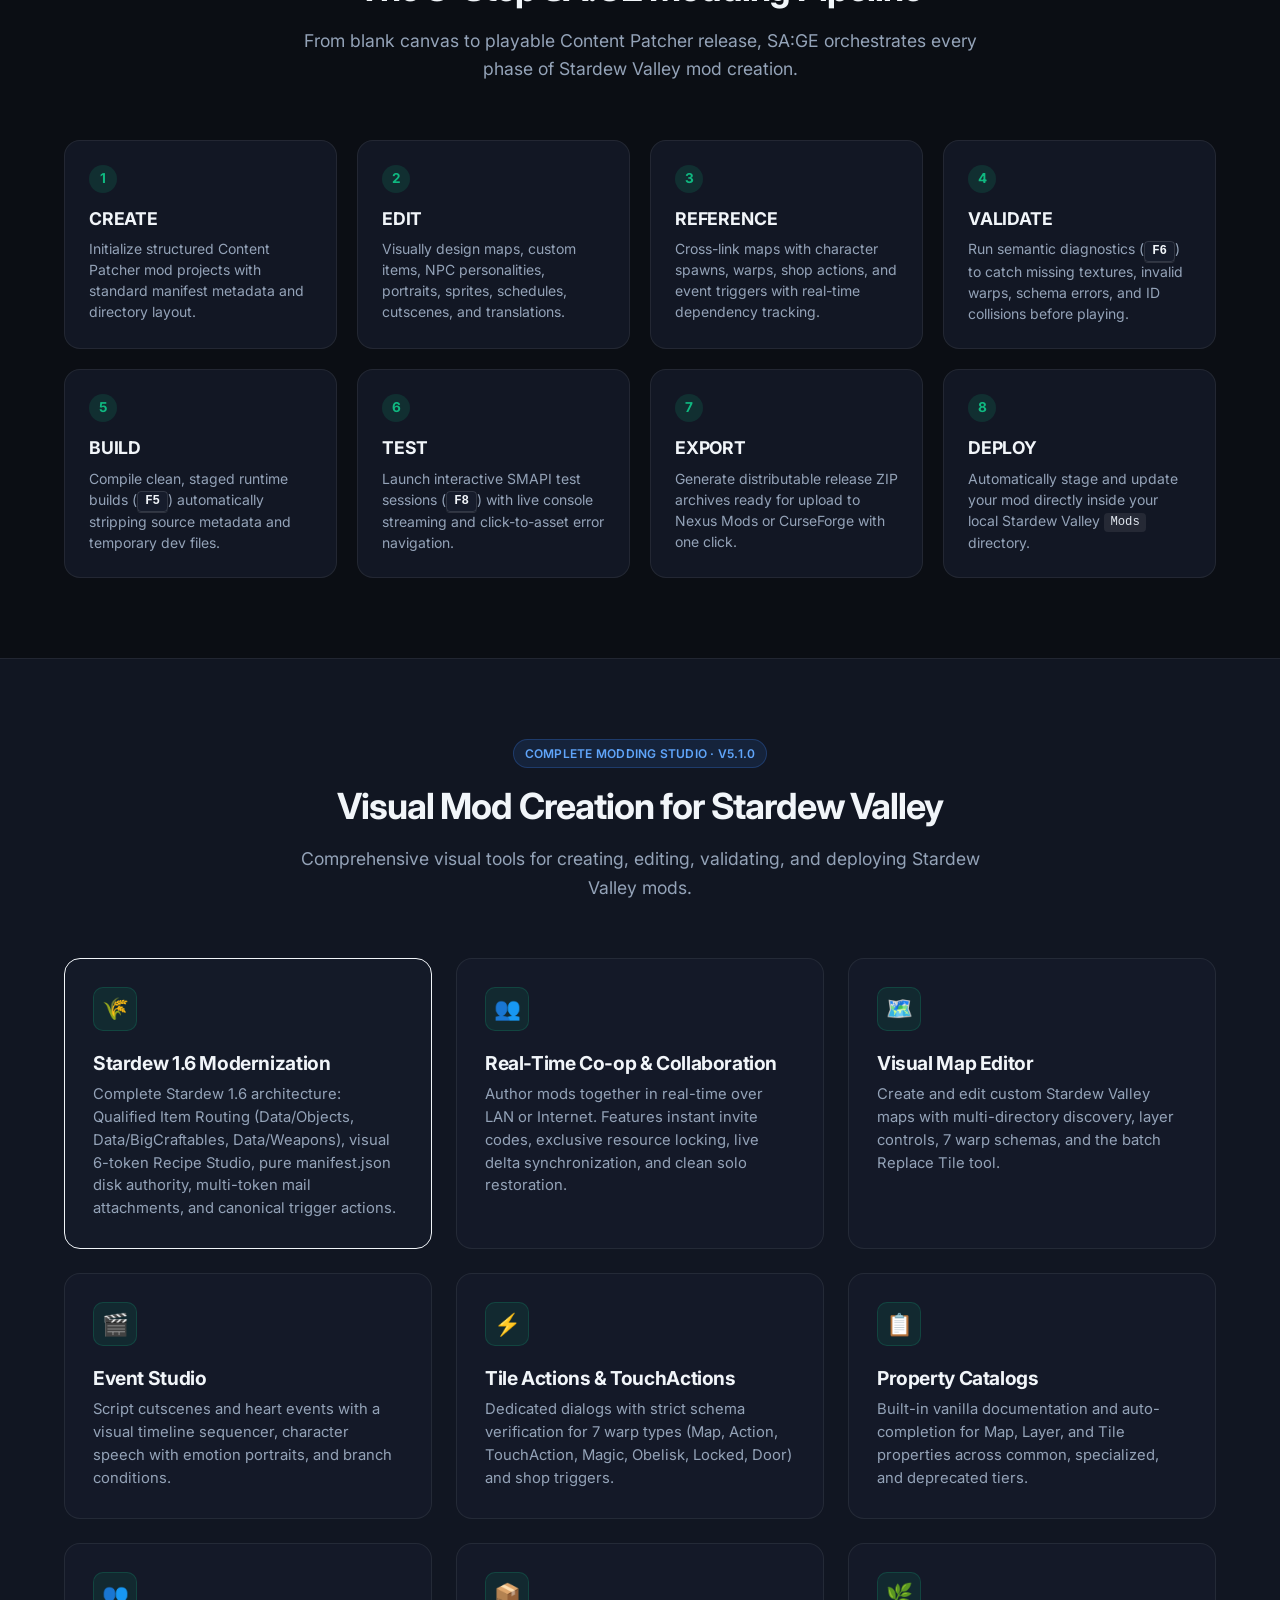
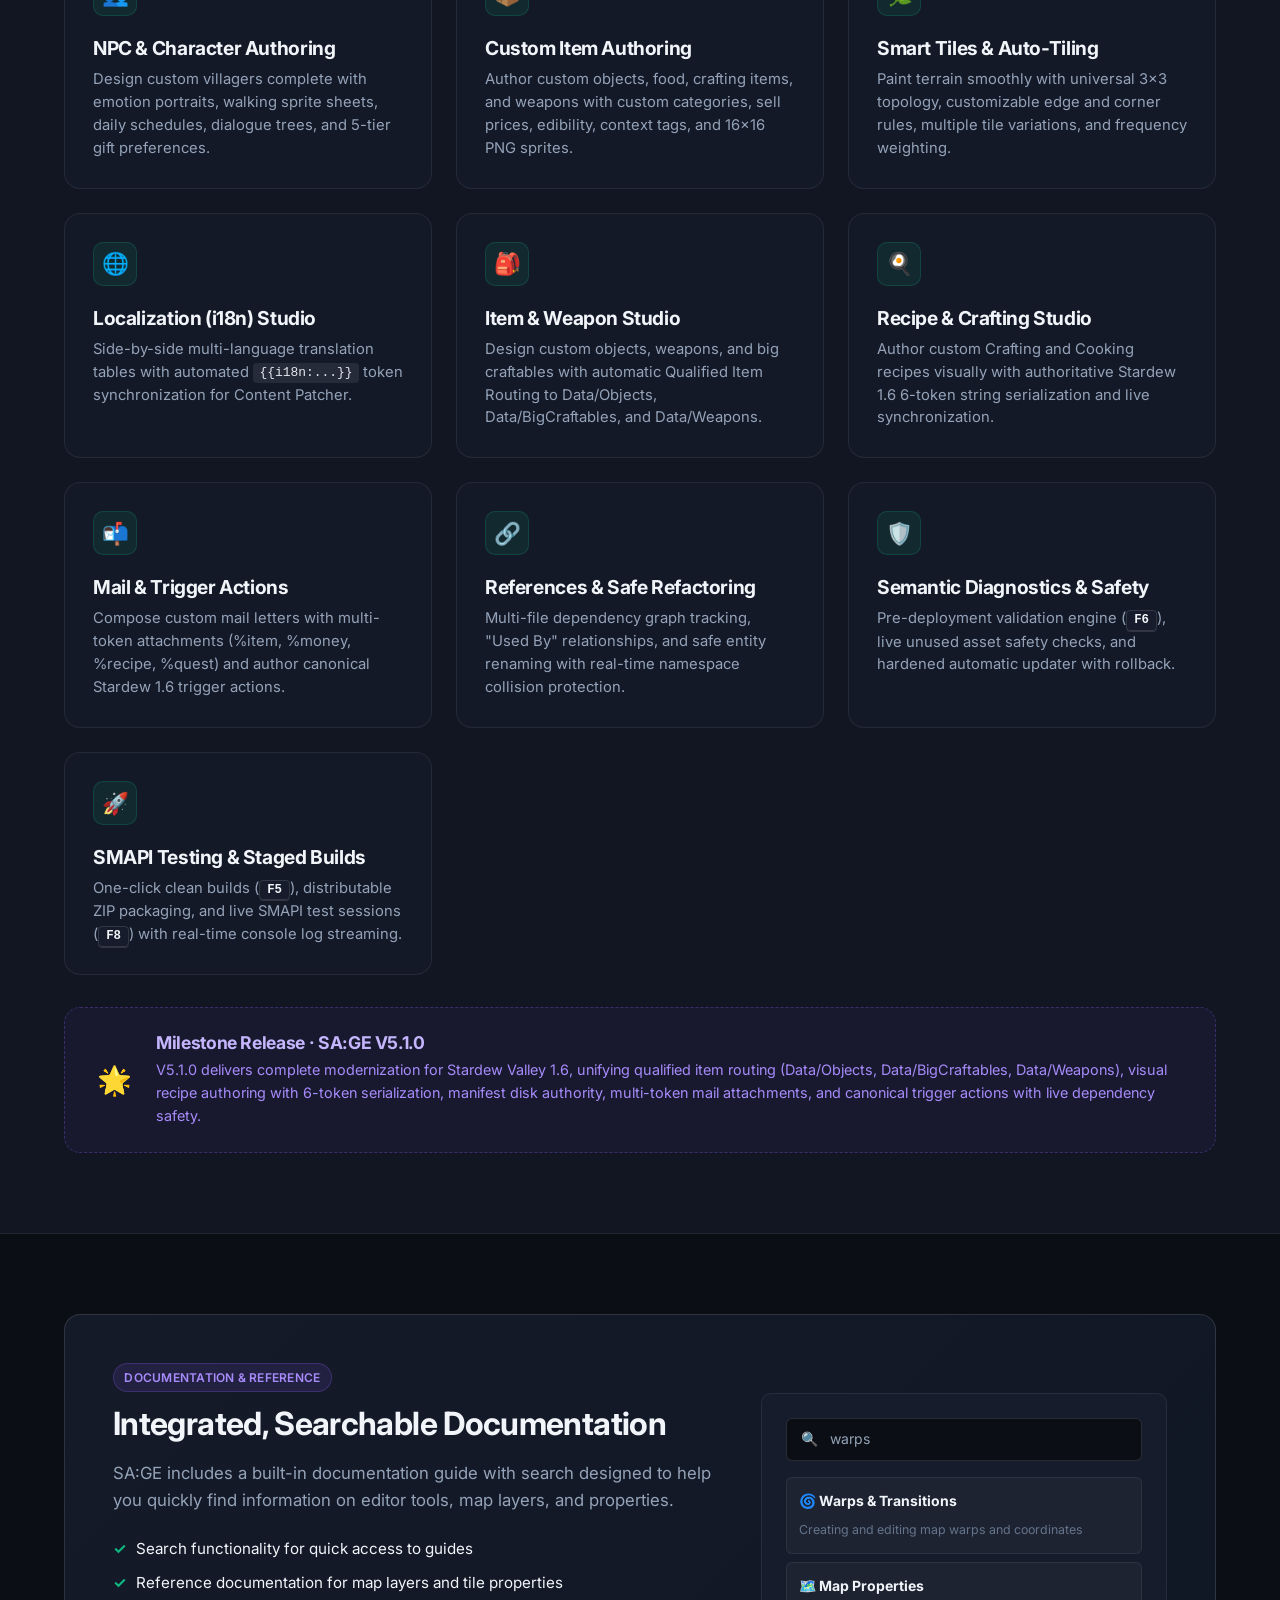
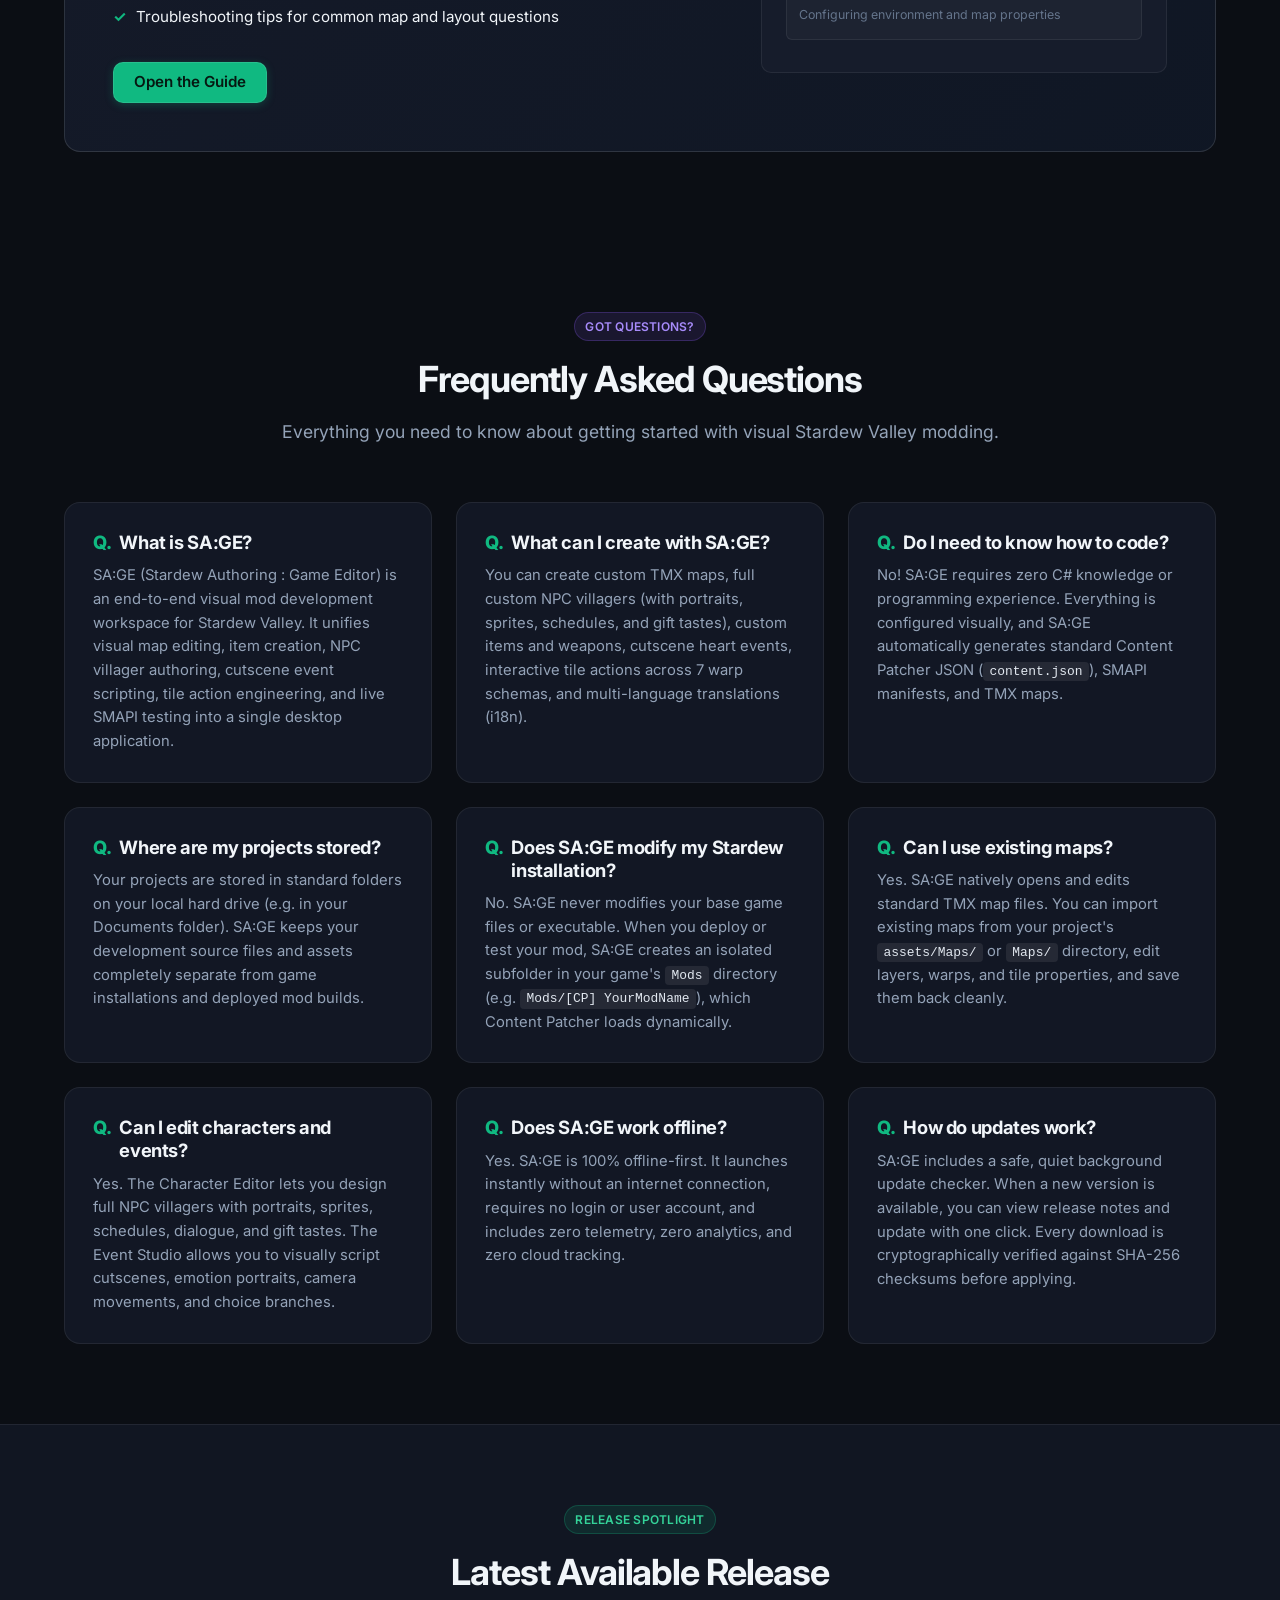
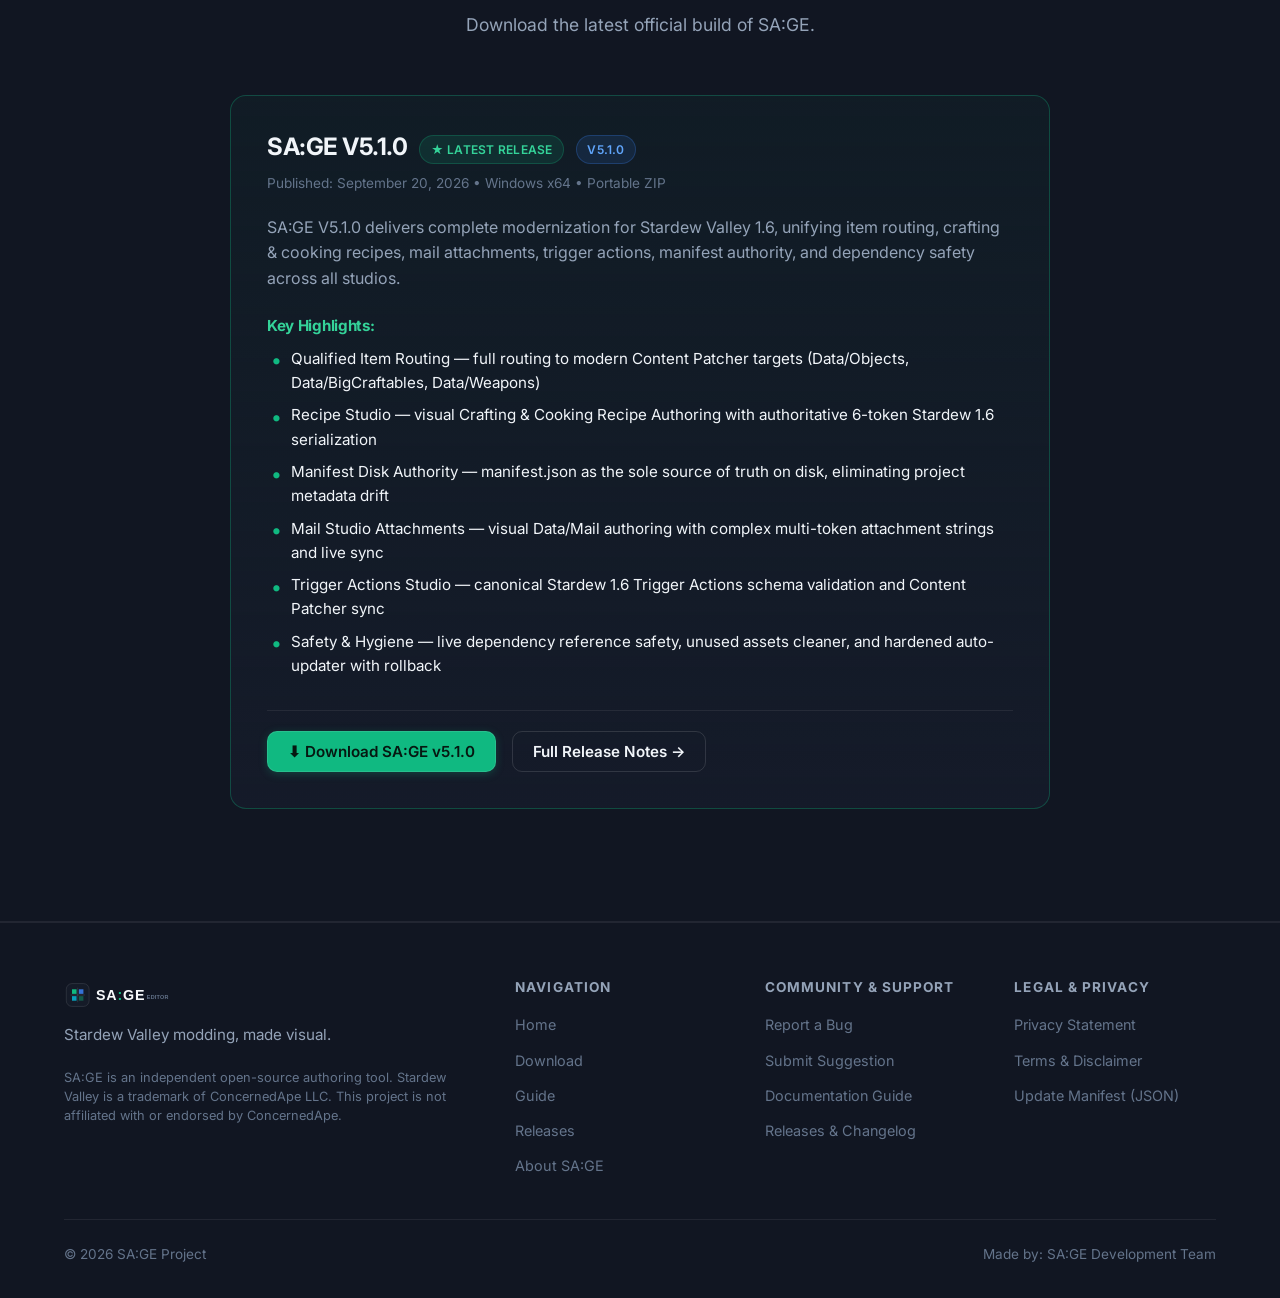
==== commit 1de96136: "Fix V5.1 release notes and feature highlights separation from V5.0" ====
--- a/index.html
+++ b/index.html
@@ -231,9 +231,9 @@
 
         <div class="features-grid">
           <div class="feature-card" style="border-color: var(--color-primary-light);">
-            <div class="feature-icon-box">✨</div>
-            <h3>Character AI Dialogue Studio</h3>
-            <p>Intelligent Stardew 1.6 prompt compiler that synthesizes NPC lore, voice profiles, schedules, romance/marriage states, and portrait mappings for your preferred external AI (ChatGPT, Claude, Gemini, Local LLMs). Zero subscriptions, complete local privacy.</p>
+            <div class="feature-icon-box">🌾</div>
+            <h3>Stardew 1.6 Modernization</h3>
+            <p>Complete Stardew 1.6 architecture: Qualified Item Routing (Data/Objects, Data/BigCraftables, Data/Weapons), visual 6-token Recipe Studio, pure manifest.json disk authority, multi-token mail attachments, and canonical trigger actions.</p>
           </div>
 
           <div class="feature-card">
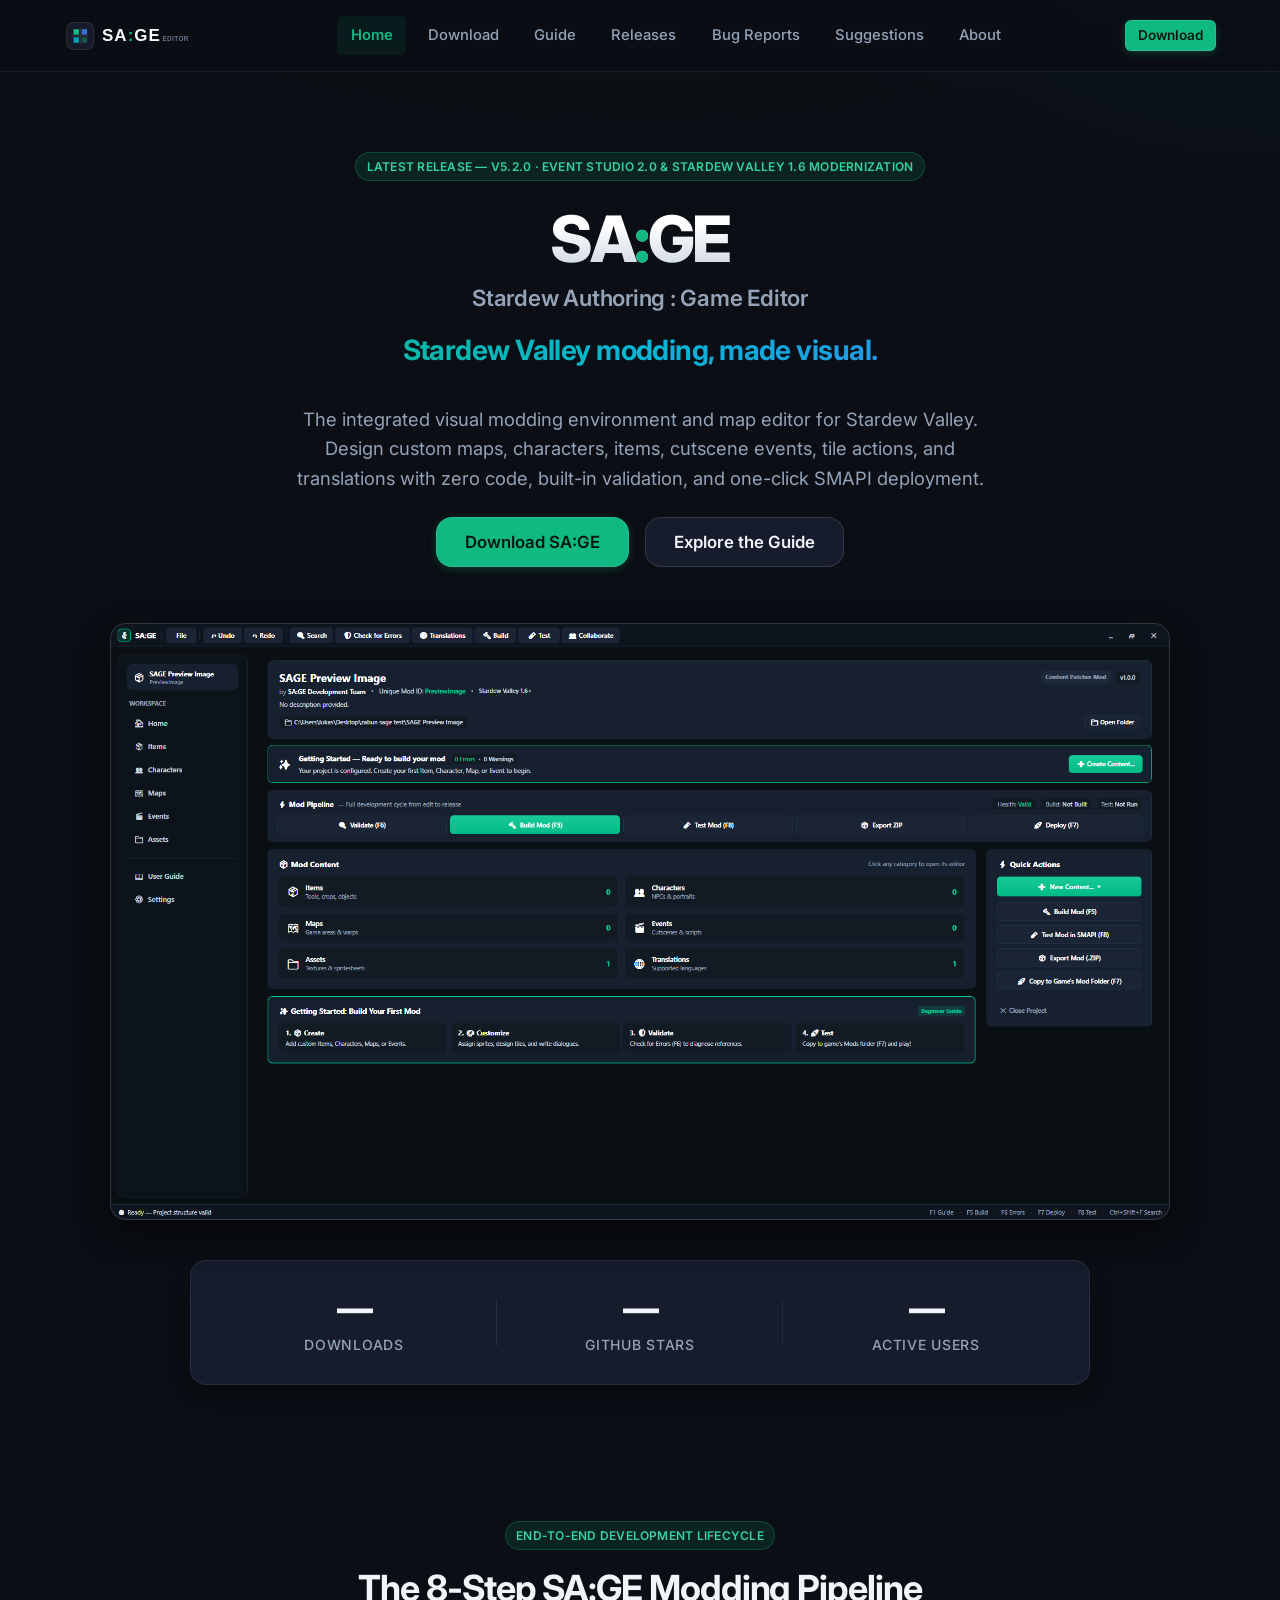
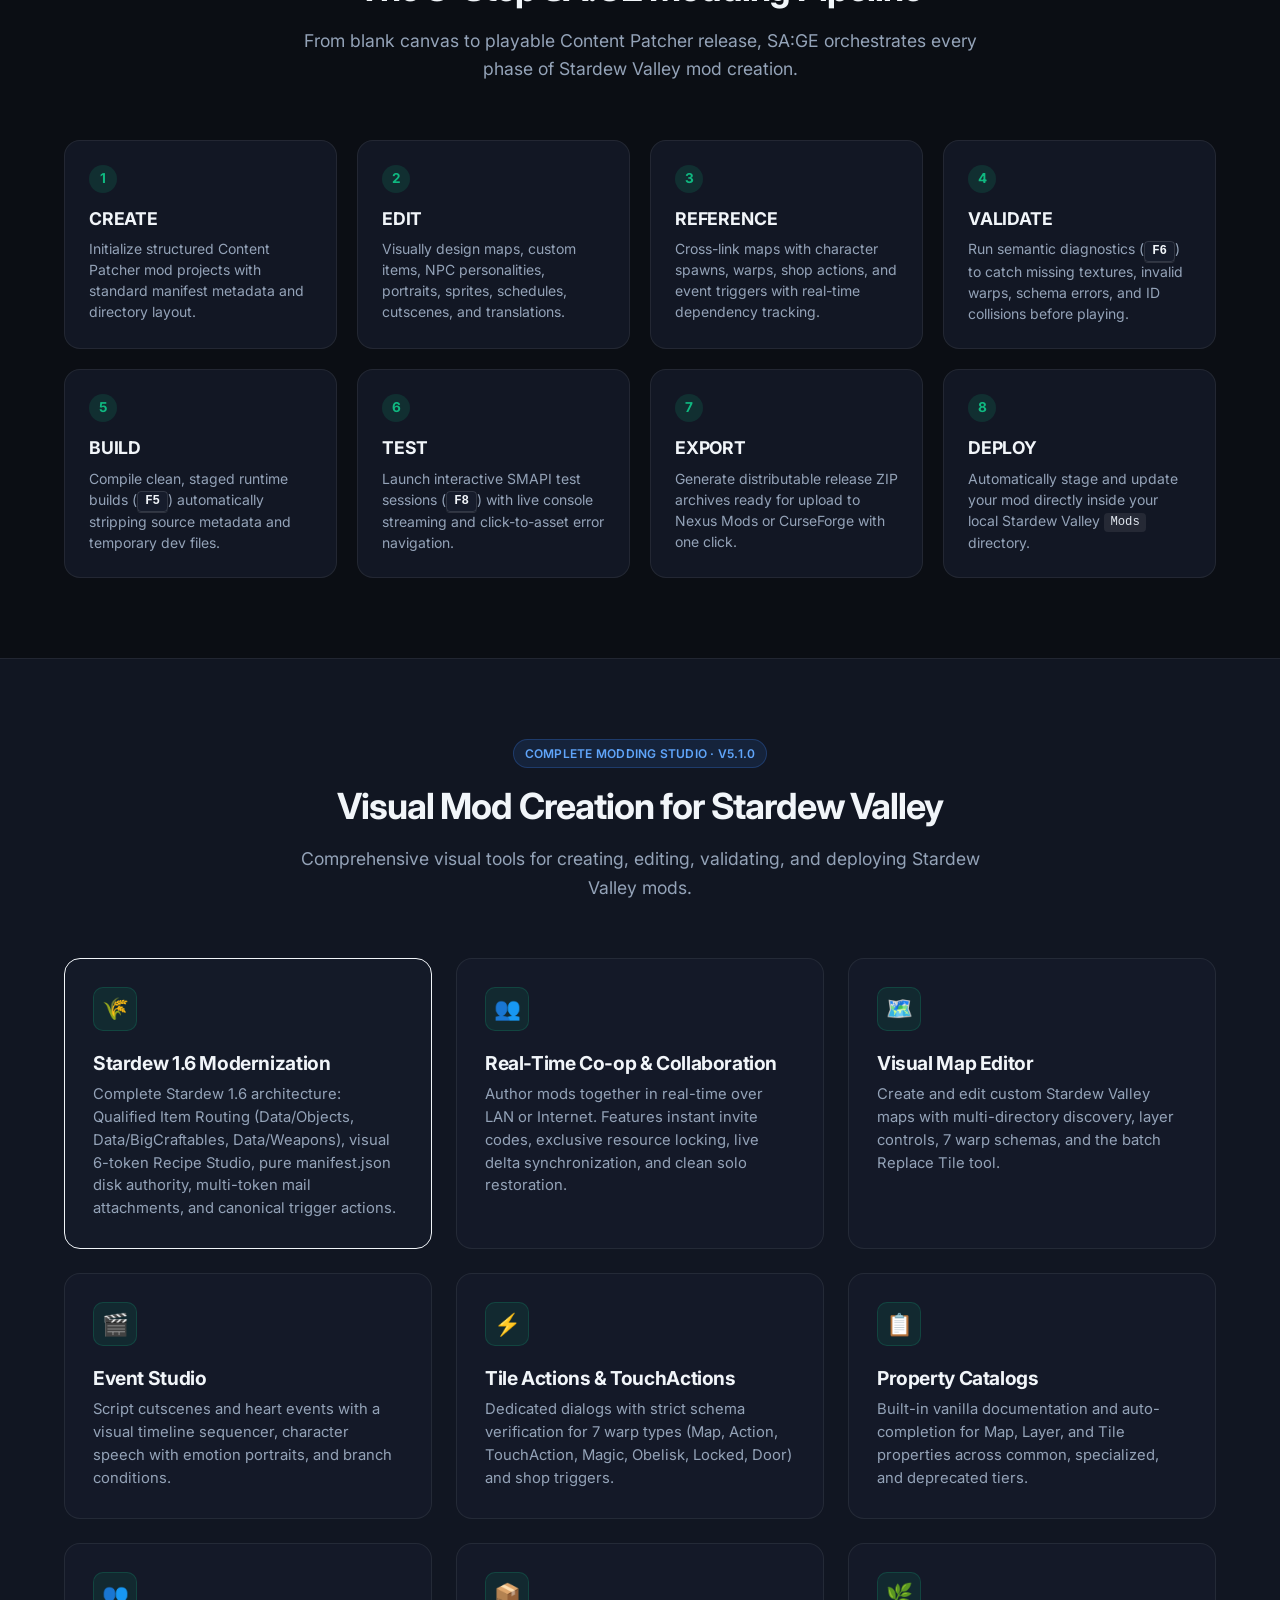
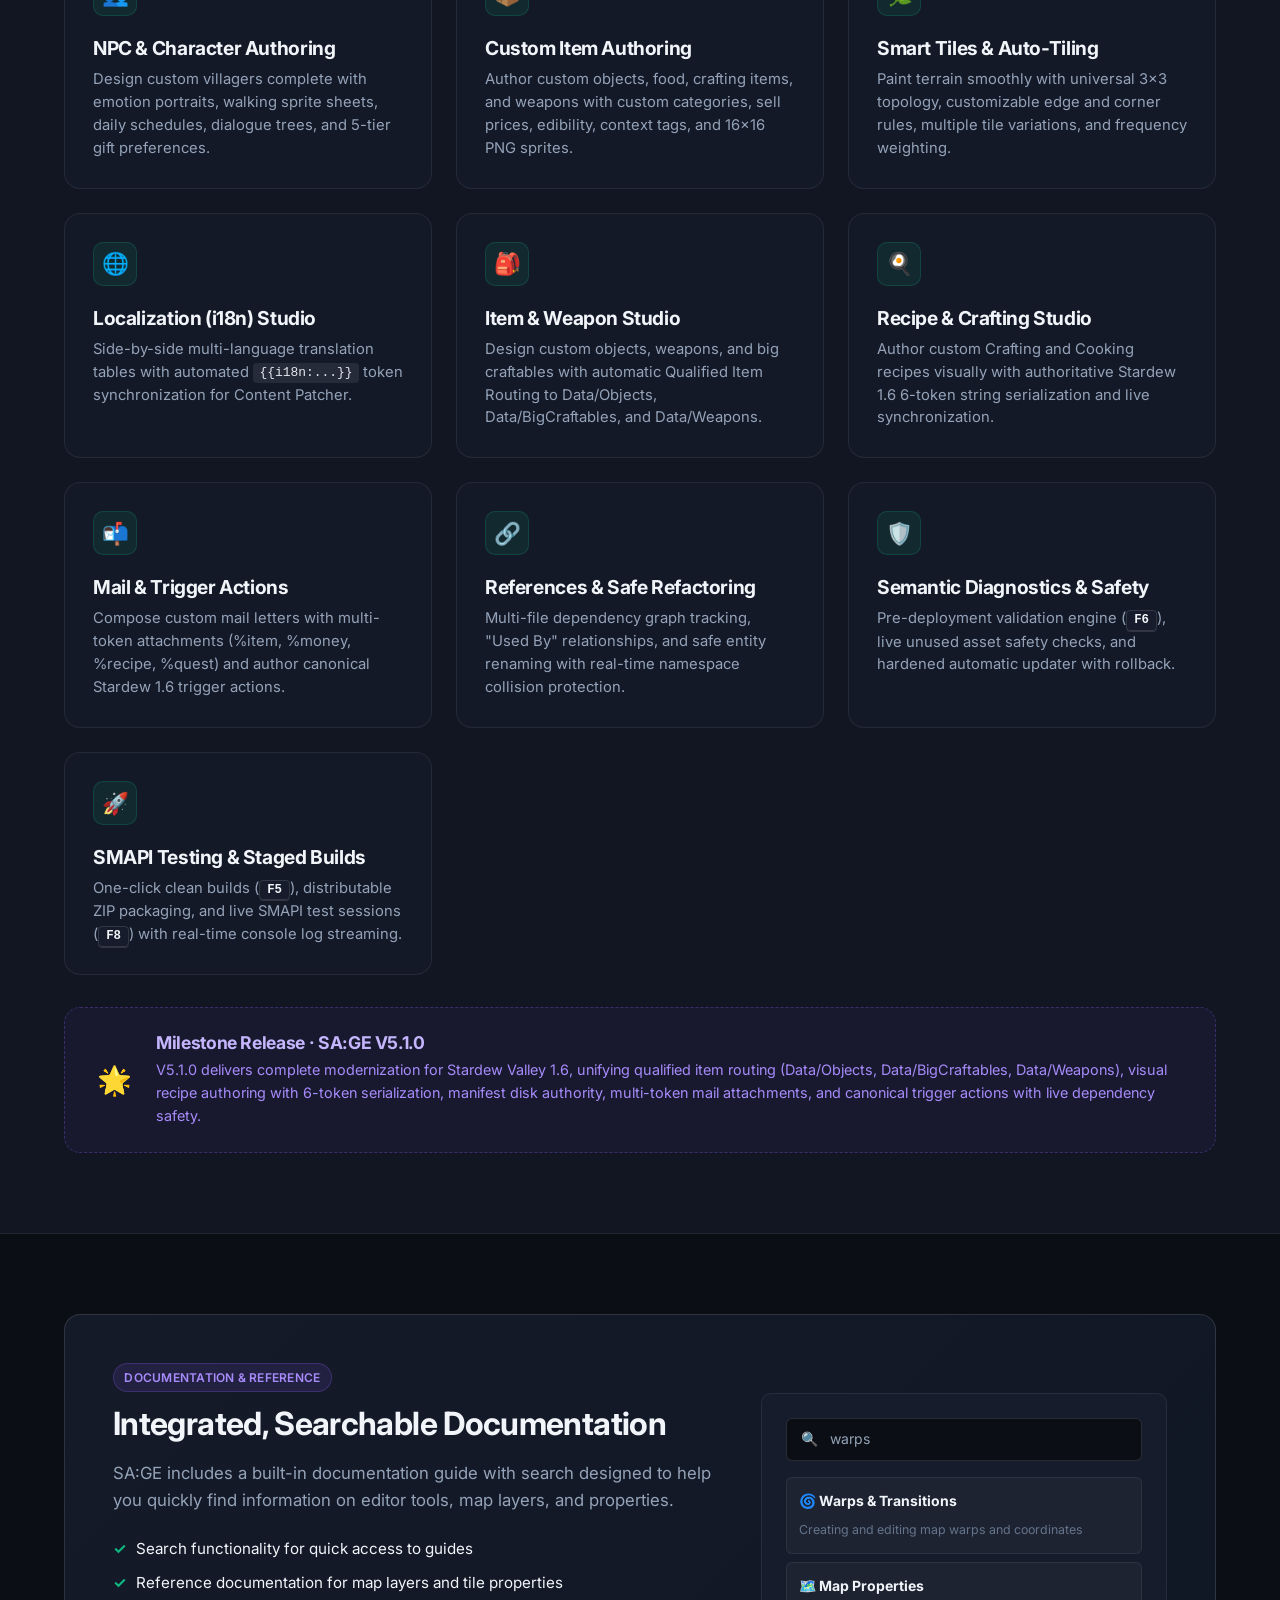
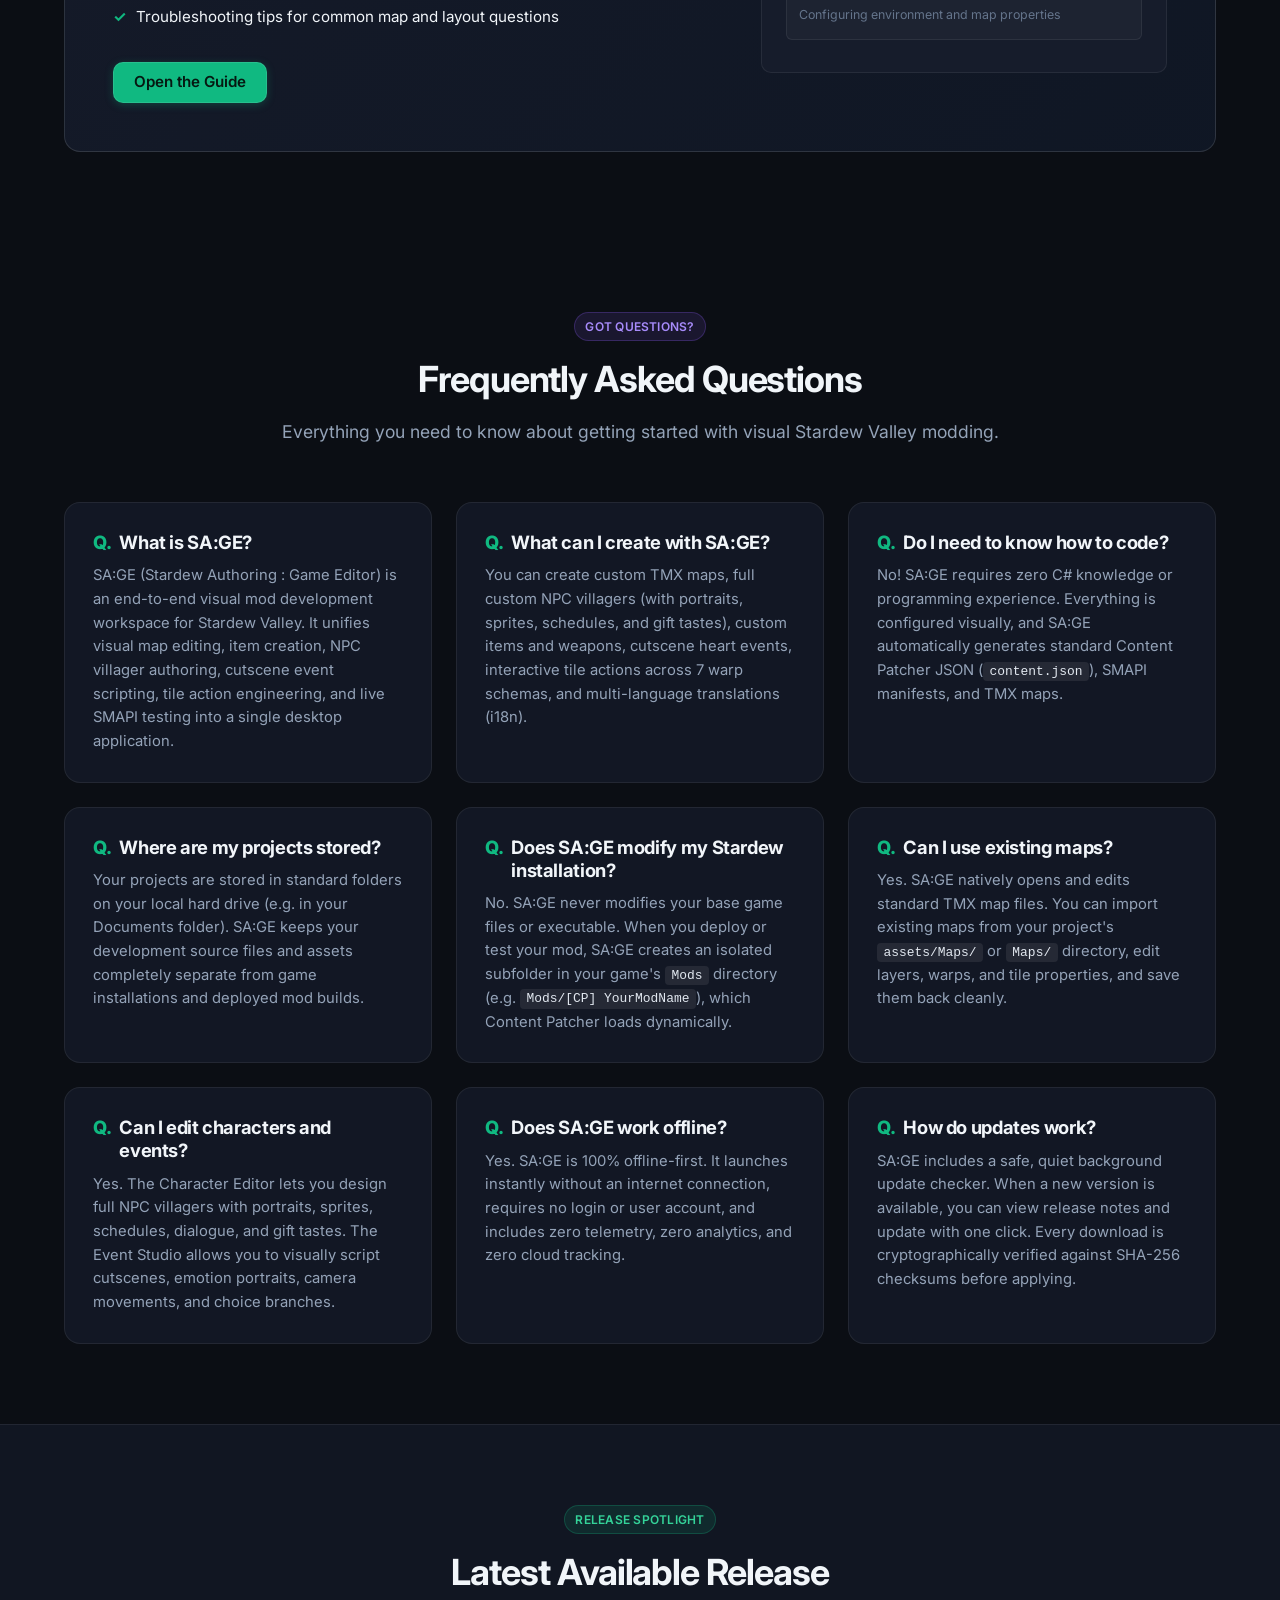
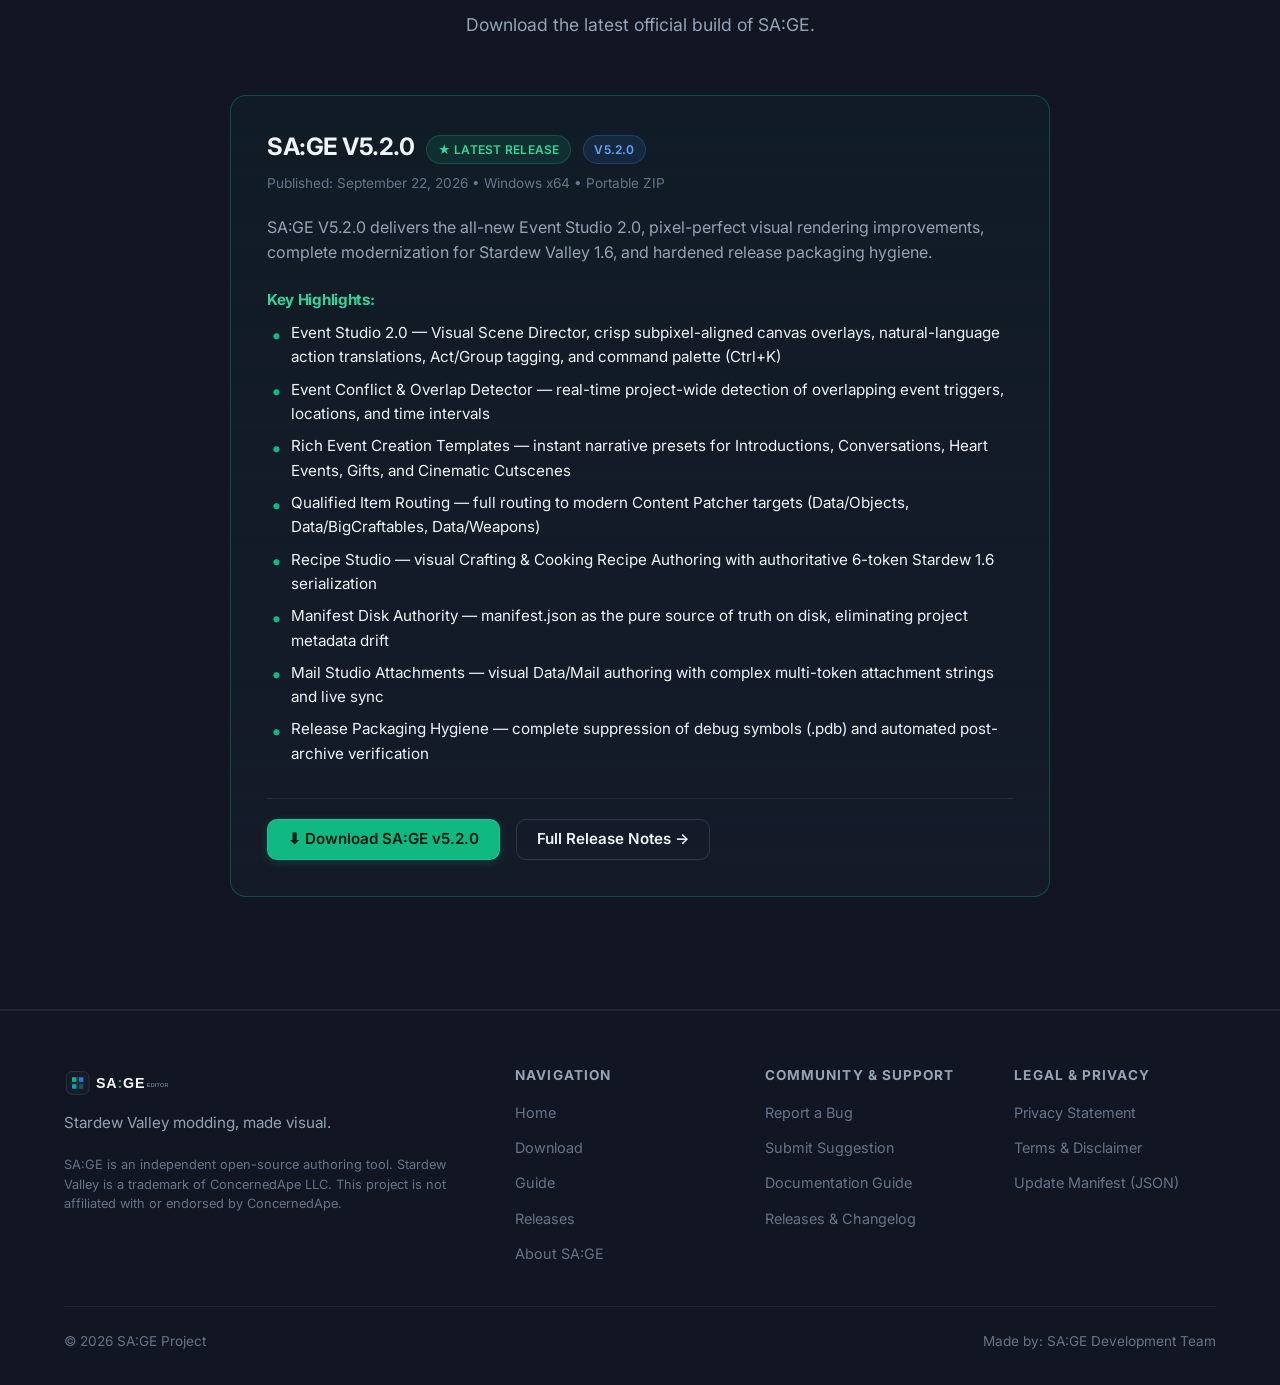
==== commit fee2450e: "Update official website and update manifest for SA:GE V5.2.0 release" ====
--- a/index.html
+++ b/index.html
@@ -59,10 +59,10 @@
         "alternateName": "Stardew Authoring : Game Editor",
         "operatingSystem": "Windows 10, Windows 11 (64-bit)",
         "applicationCategory": "DeveloperApplication",
-        "softwareVersion": "5.1.0",
+        "softwareVersion": "5.2.0",
         "url": "https://sage-developmentteam.github.io/SA-GE-Website/",
         "image": "https://sage-developmentteam.github.io/SA-GE-Website/assets/images/sage-social-preview.png",
-        "downloadUrl": "https://github.com/SAGE-DevelopmentTeam/SA-GE-Releases/releases/download/v5.1.0/SA-GE-5.1.0-win-x64.zip",
+        "downloadUrl": "https://github.com/SAGE-DevelopmentTeam/SA-GE-Releases/releases/download/v5.2.0/SA-GE-5.2.0-win-x64.zip",
         "author": {
           "@type": "Organization",
           "name": "SA:GE Development Team",
@@ -124,7 +124,7 @@
     <section class="hero">
       <div class="container">
         <div class="hero-badge-container">
-          <span class="badge badge-emerald">Latest Release — V5.1.0 · Stardew Valley 1.6 Modernization &amp; Studio Cohesion</span>
+          <span class="badge badge-emerald">Latest Release — V5.2.0 · Event Studio 2.0 &amp; Stardew Valley 1.6 Modernization</span>
         </div>
 
         <div class="hero-title-group">
@@ -438,31 +438,31 @@
             <header class="release-header">
               <div class="release-title-area">
                 <div style="display: flex; align-items: center; gap: 0.75rem; margin-bottom: 0.35rem; flex-wrap: wrap;">
-                  <h3 id="home-release-title">SA:GE V5.1.0</h3>
+                  <h3 id="home-release-title">SA:GE V5.2.0</h3>
                   <span class="badge badge-emerald">★ Latest Release</span>
-                  <span class="badge badge-blue" id="home-release-version">v5.1.0</span>
+                  <span class="badge badge-blue" id="home-release-version">v5.2.0</span>
                 </div>
-                <div class="release-date">Published: <span id="home-release-date">September 20, 2026</span> &bull; Windows x64 &bull; Portable ZIP</div>
+                <div class="release-date">Published: <span id="home-release-date">September 22, 2026</span> &bull; Windows x64 &bull; Portable ZIP</div>
               </div>
             </header>
 
             <p class="release-summary" id="home-release-summary">
-              SA:GE V5.1.0 delivers complete modernization for Stardew Valley 1.6, unifying item routing, crafting &amp; cooking recipes, mail attachments, trigger actions, manifest authority, and dependency safety across all studios.
+              SA:GE V5.2.0 delivers the all-new Event Studio 2.0, pixel-perfect visual rendering improvements, complete modernization for Stardew Valley 1.6, and hardened release packaging hygiene.
             </p>
 
             <h4 style="font-size: 0.95rem; margin-bottom: 0.75rem; color: #34D399;">Key Highlights:</h4>
             <ul class="release-highlights" id="home-release-highlights">
+              <li>Event Studio 2.0 — Visual Scene Director with drag-to-direct movement trajectories and live previews</li>
+              <li>Crisp Overlay Rendering — high-DPI subpixel-aligned rendering across markers, paths, and bubbles</li>
               <li>Qualified Item Routing — full routing to modern Content Patcher targets (Data/Objects, Data/BigCraftables, Data/Weapons)</li>
               <li>Recipe Studio — visual Crafting &amp; Cooking Recipe Authoring with authoritative 6-token Stardew 1.6 serialization</li>
               <li>Manifest Disk Authority — manifest.json as the sole source of truth on disk, eliminating project metadata drift</li>
-              <li>Mail Studio Attachments — visual Data/Mail authoring with complex multi-token attachment strings and live sync</li>
-              <li>Trigger Actions Studio — canonical Stardew 1.6 Trigger Actions schema validation and Content Patcher sync</li>
-              <li>Safety &amp; Hygiene — live dependency reference safety, unused assets cleaner, and hardened auto-updater with rollback</li>
+              <li>Release Packaging Hygiene — complete suppression of debug symbols (.pdb) and automated post-archive verification</li>
             </ul>
 
             <footer class="release-actions">
-              <a href="https://github.com/SAGE-DevelopmentTeam/SA-GE-Releases/releases/download/v5.1.0/SA-GE-5.1.0-win-x64.zip" id="home-release-dl-btn" class="btn btn-primary">
-                ⬇ Download SA:GE v5.1.0
+              <a href="https://github.com/SAGE-DevelopmentTeam/SA-GE-Releases/releases/download/v5.2.0/SA-GE-5.2.0-win-x64.zip" id="home-release-dl-btn" class="btn btn-primary">
+                ⬇ Download SA:GE v5.2.0
               </a>
               <a href="releases.html" class="btn btn-outline">
                 Full Release Notes →
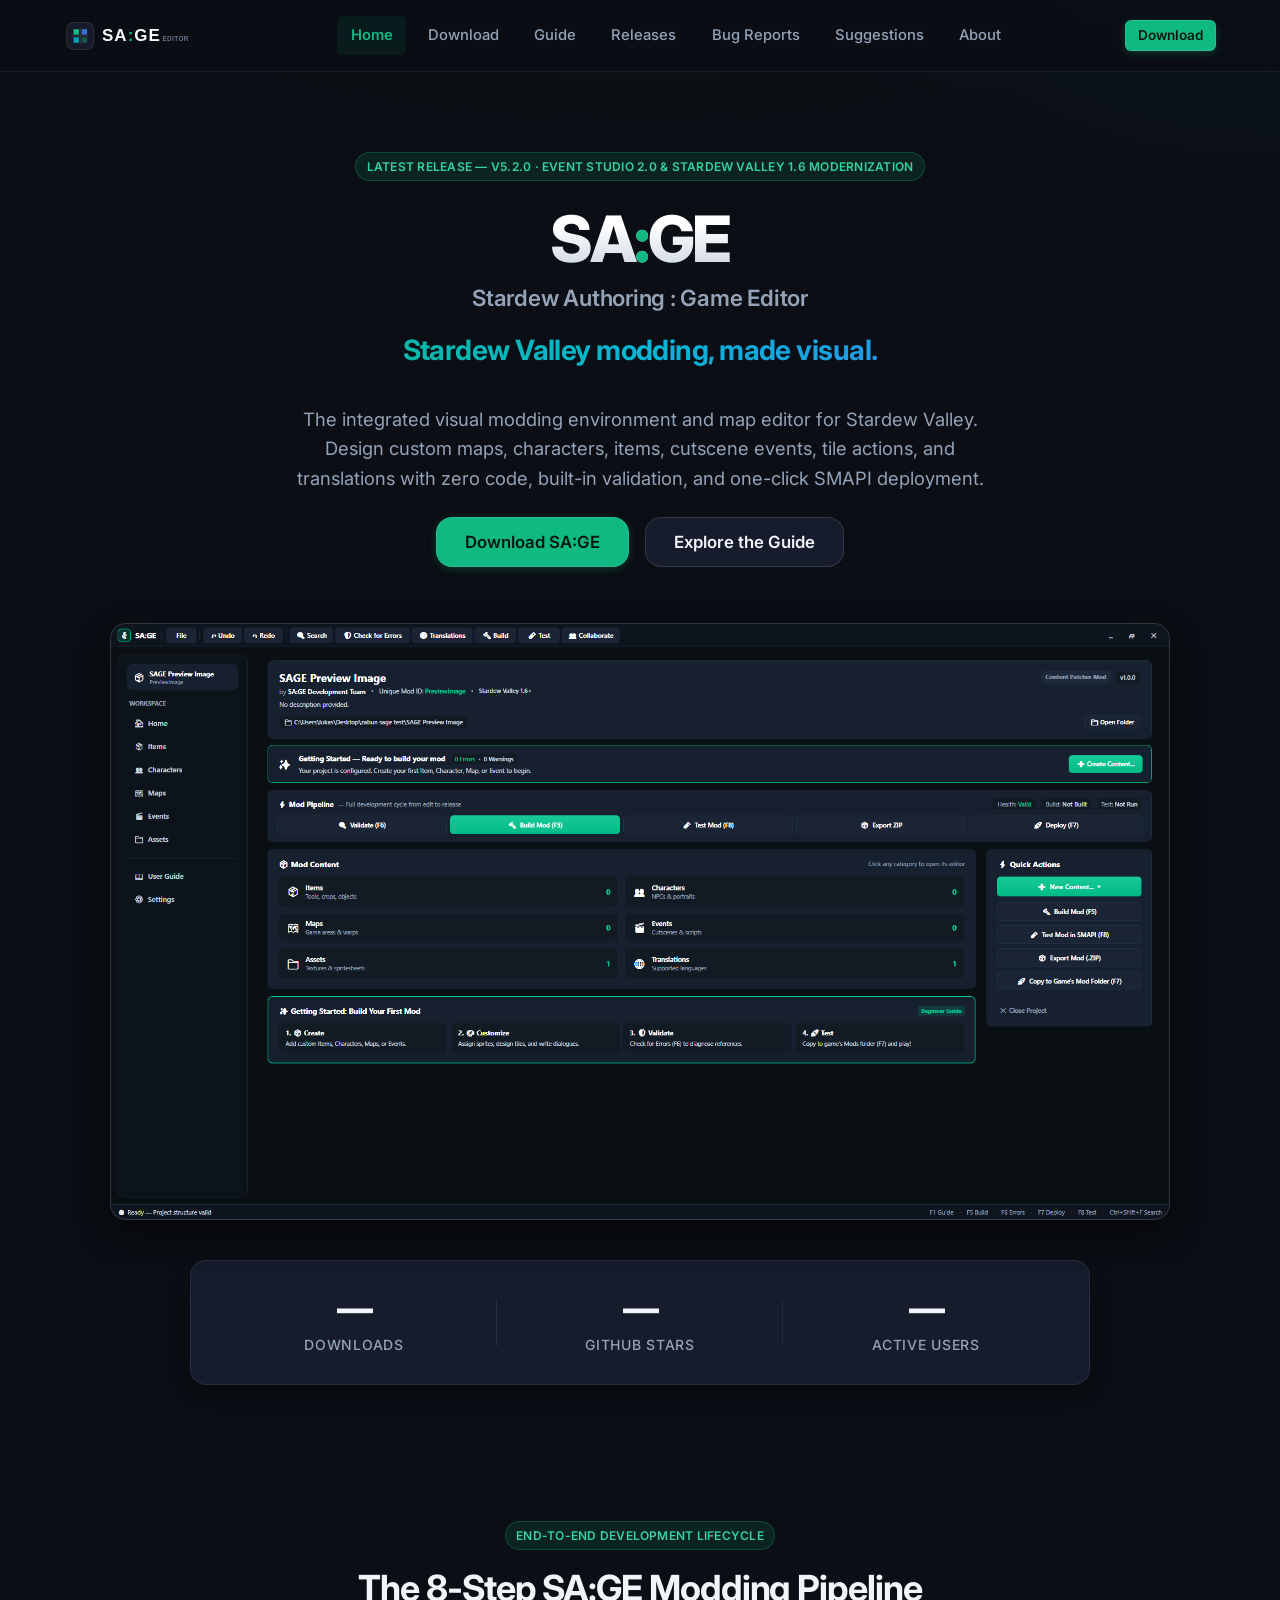
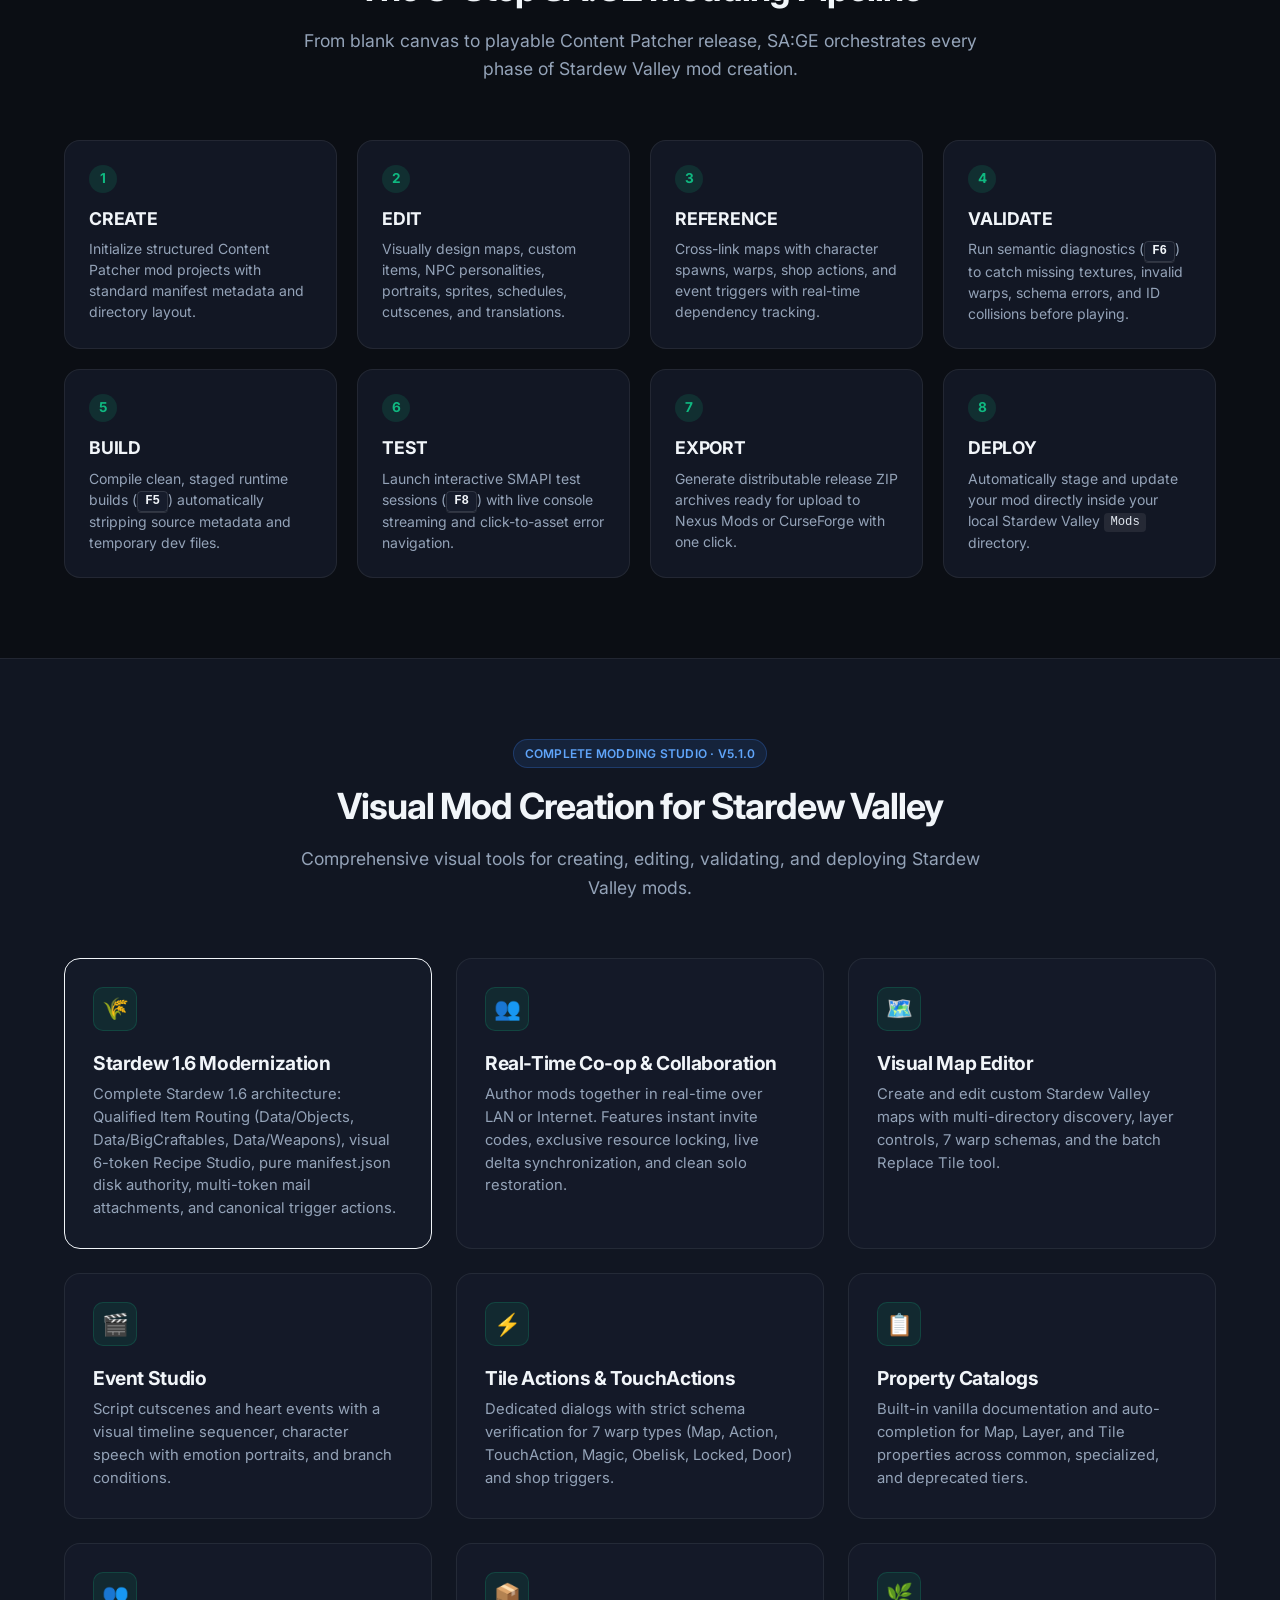
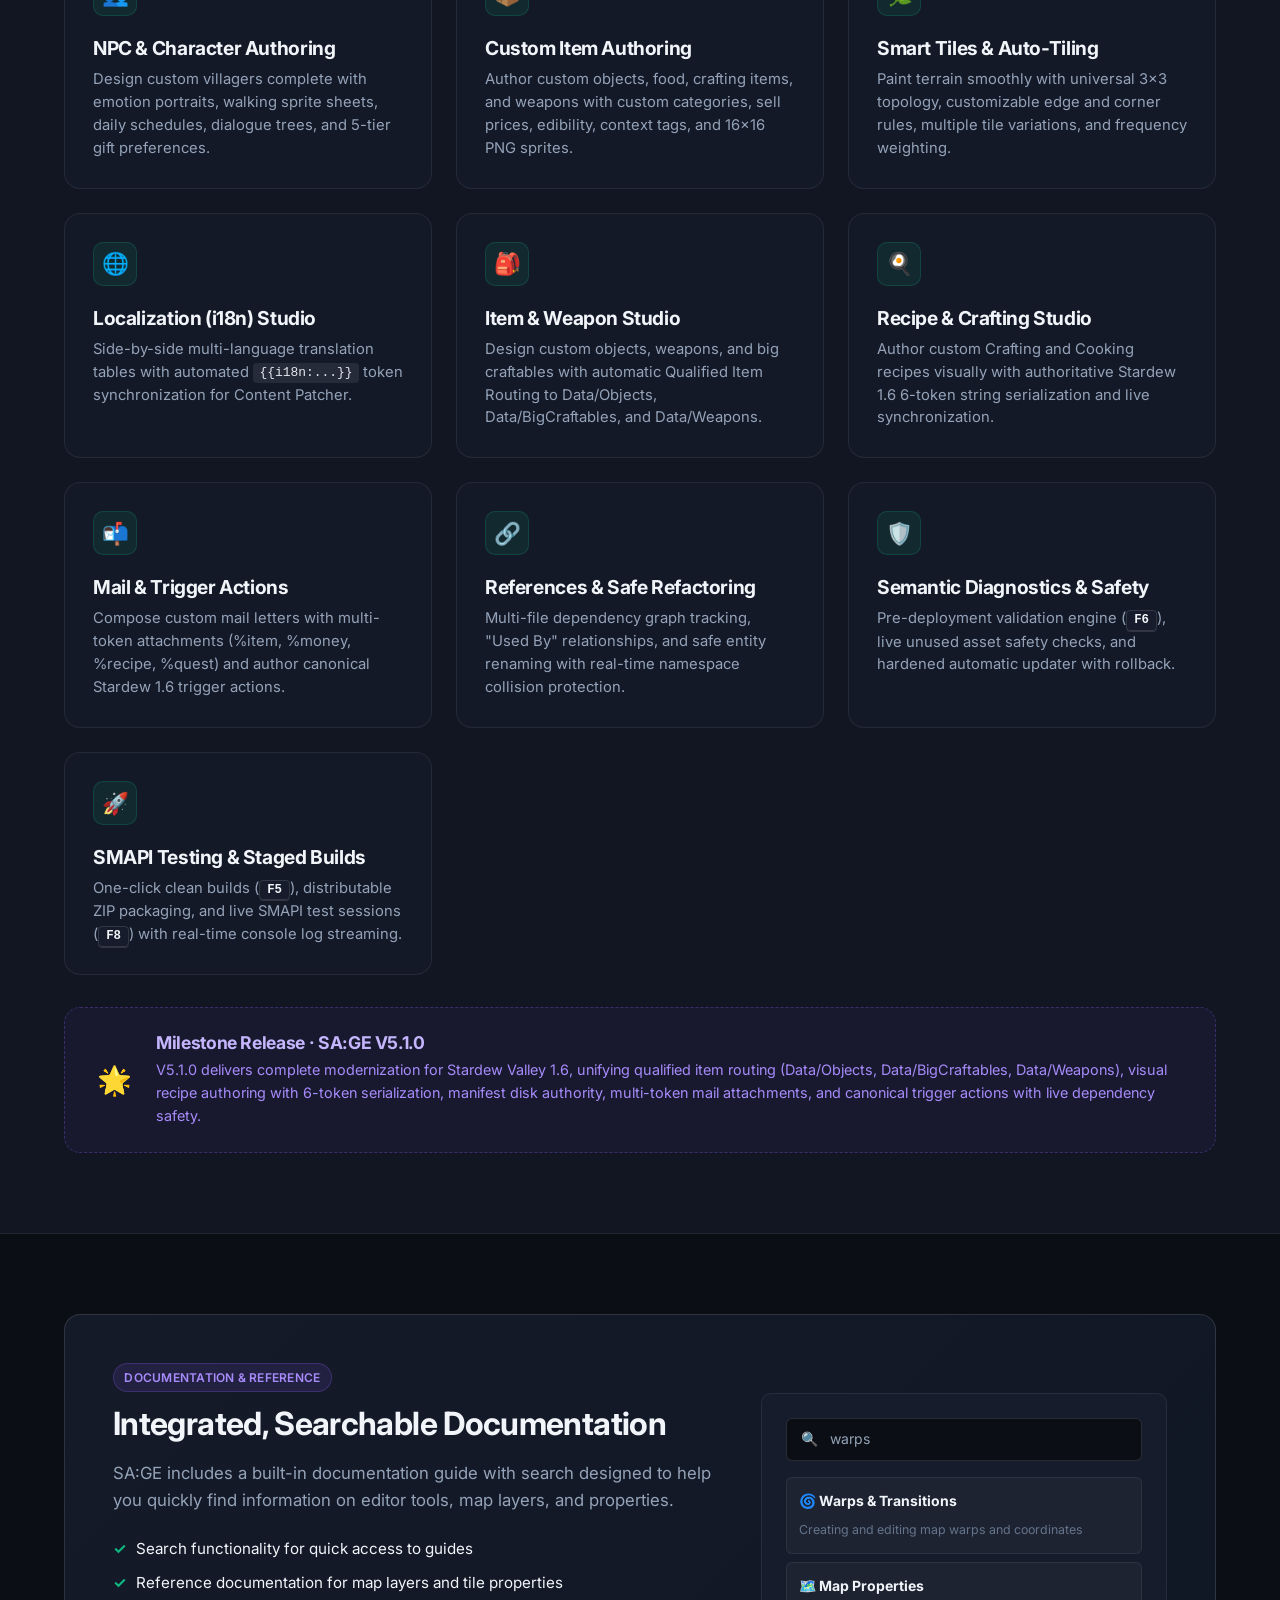
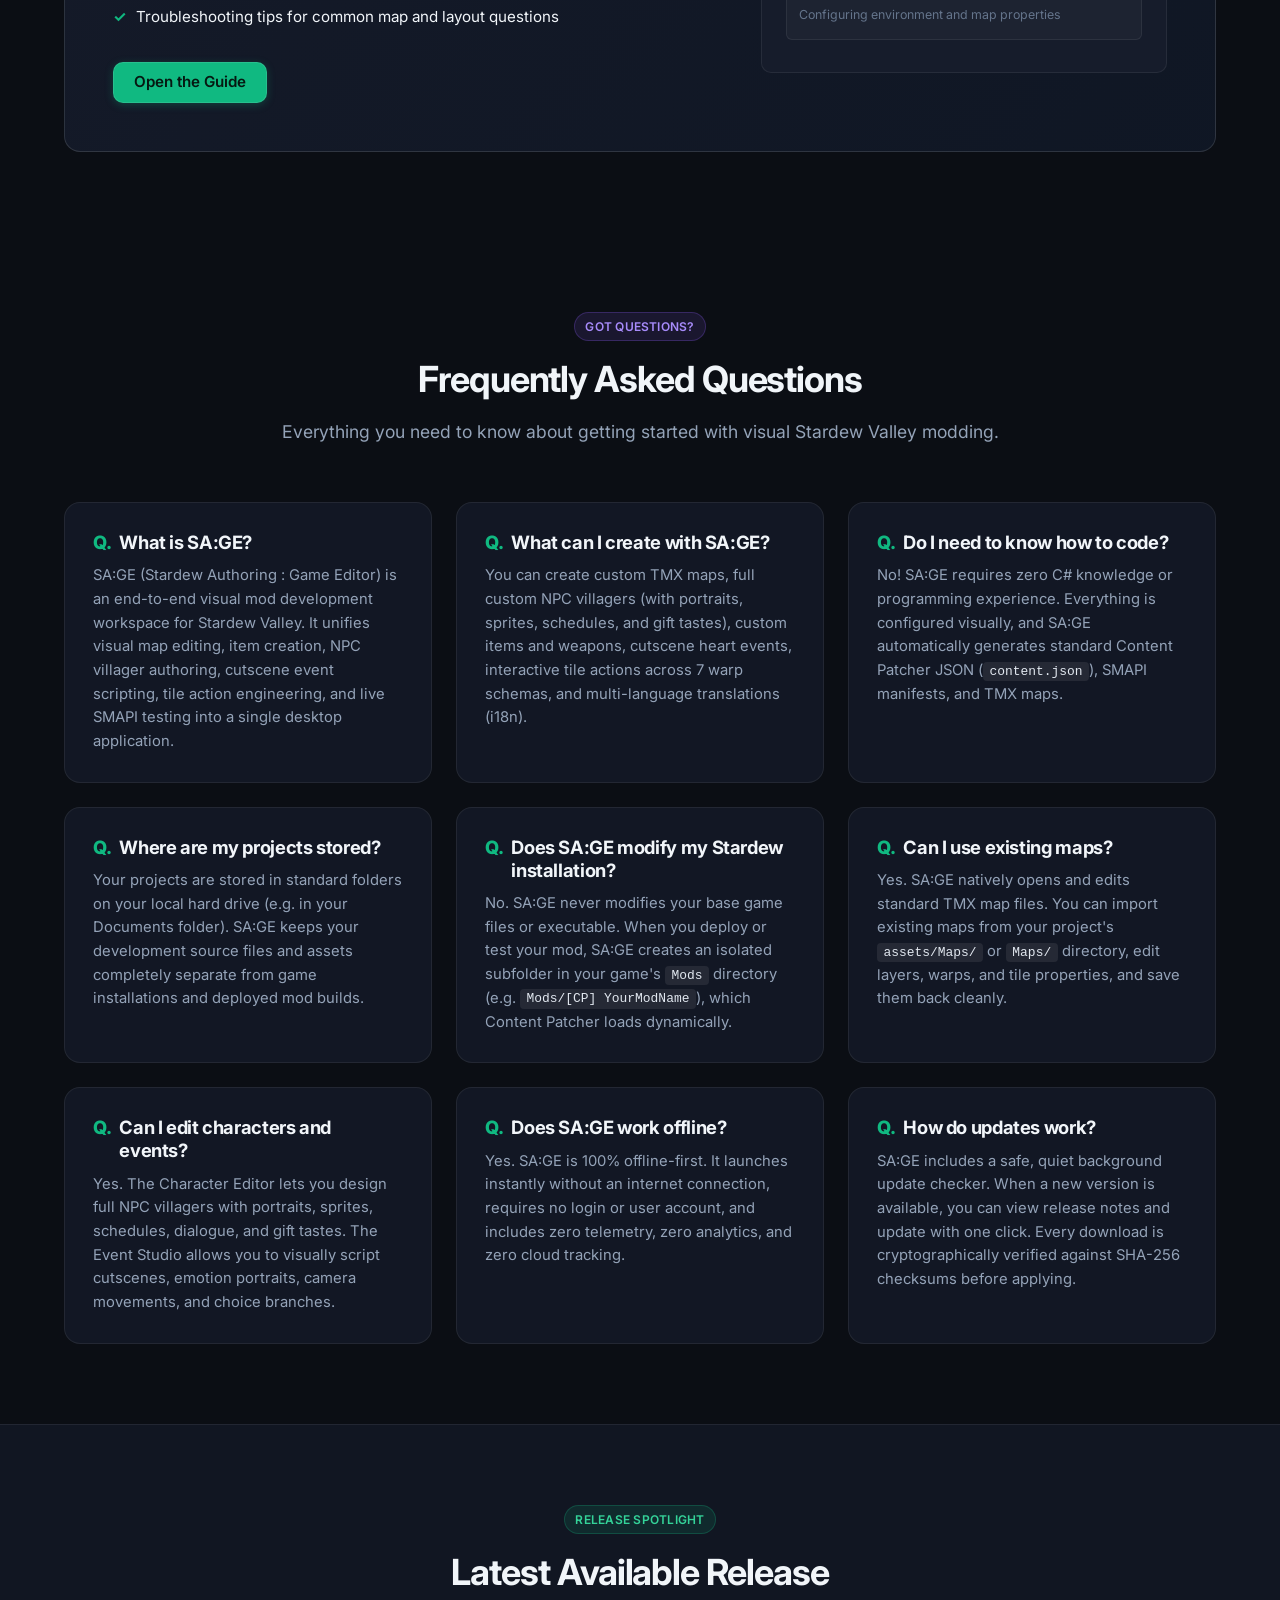
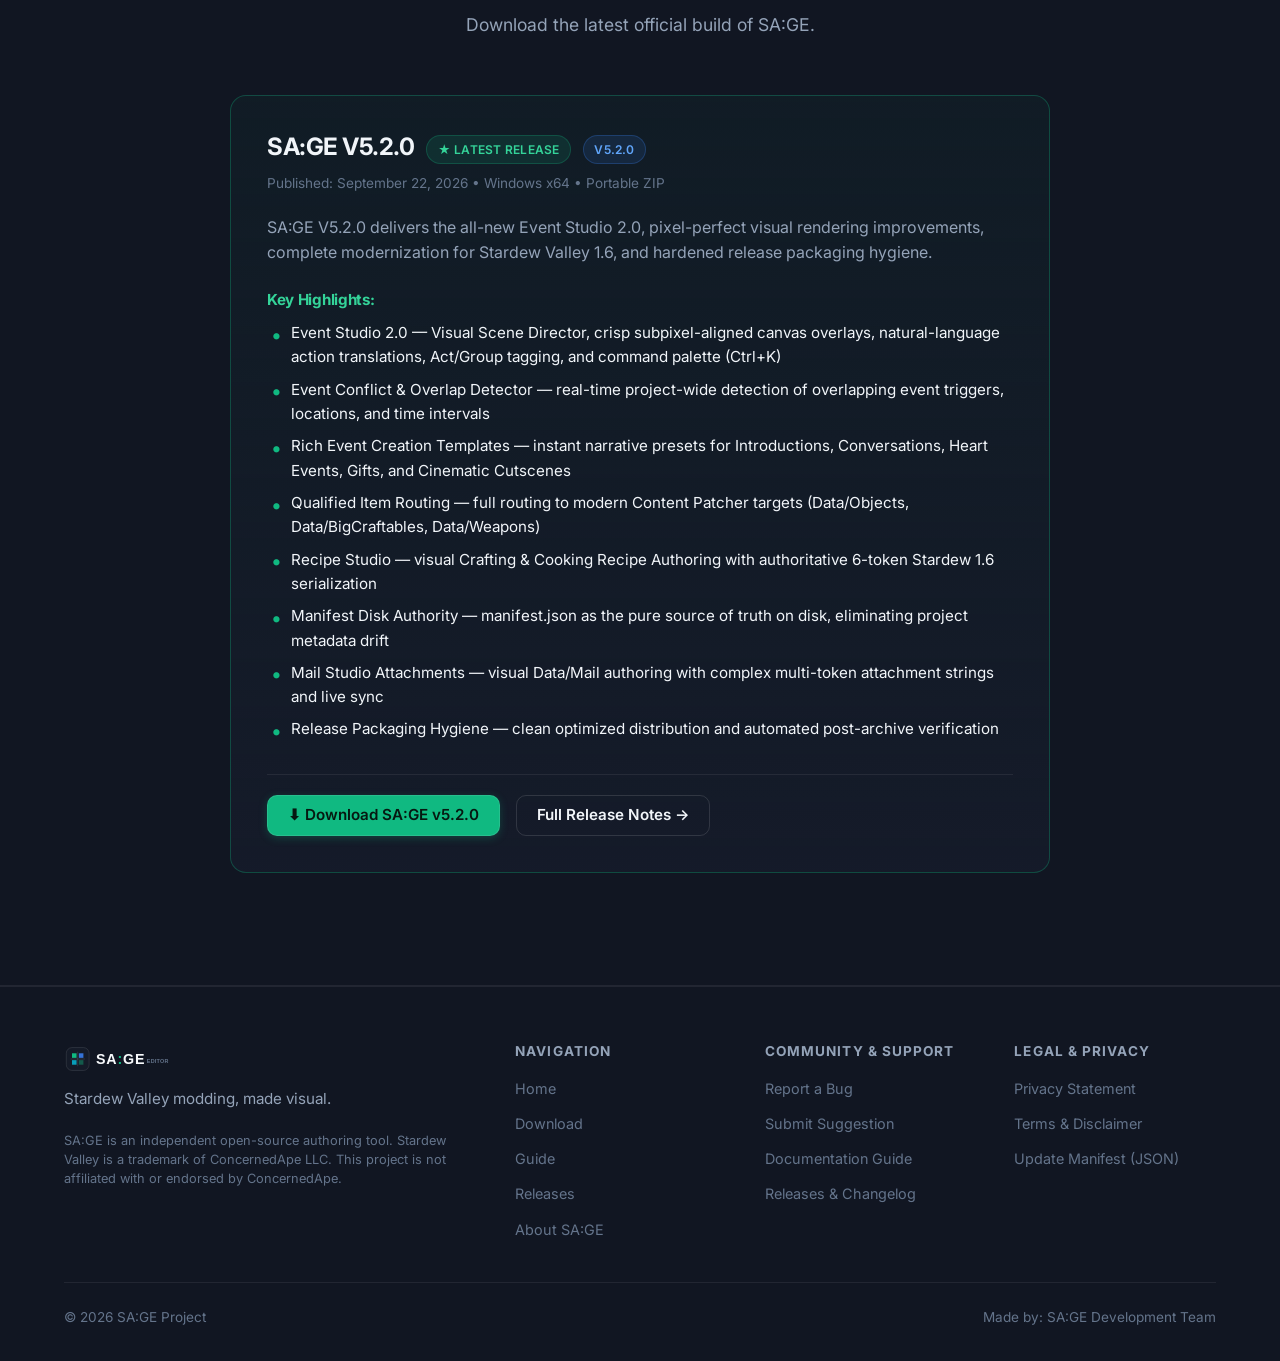
==== commit fc2dfc21: "docs(changelog): update release packaging highlight descriptions" ====
--- a/index.html
+++ b/index.html
@@ -457,7 +457,7 @@
               <li>Qualified Item Routing — full routing to modern Content Patcher targets (Data/Objects, Data/BigCraftables, Data/Weapons)</li>
               <li>Recipe Studio — visual Crafting &amp; Cooking Recipe Authoring with authoritative 6-token Stardew 1.6 serialization</li>
               <li>Manifest Disk Authority — manifest.json as the sole source of truth on disk, eliminating project metadata drift</li>
-              <li>Release Packaging Hygiene — complete suppression of debug symbols (.pdb) and automated post-archive verification</li>
+              <li>Release Packaging Hygiene — clean optimized distribution and automated post-archive verification</li>
             </ul>
 
             <footer class="release-actions">
